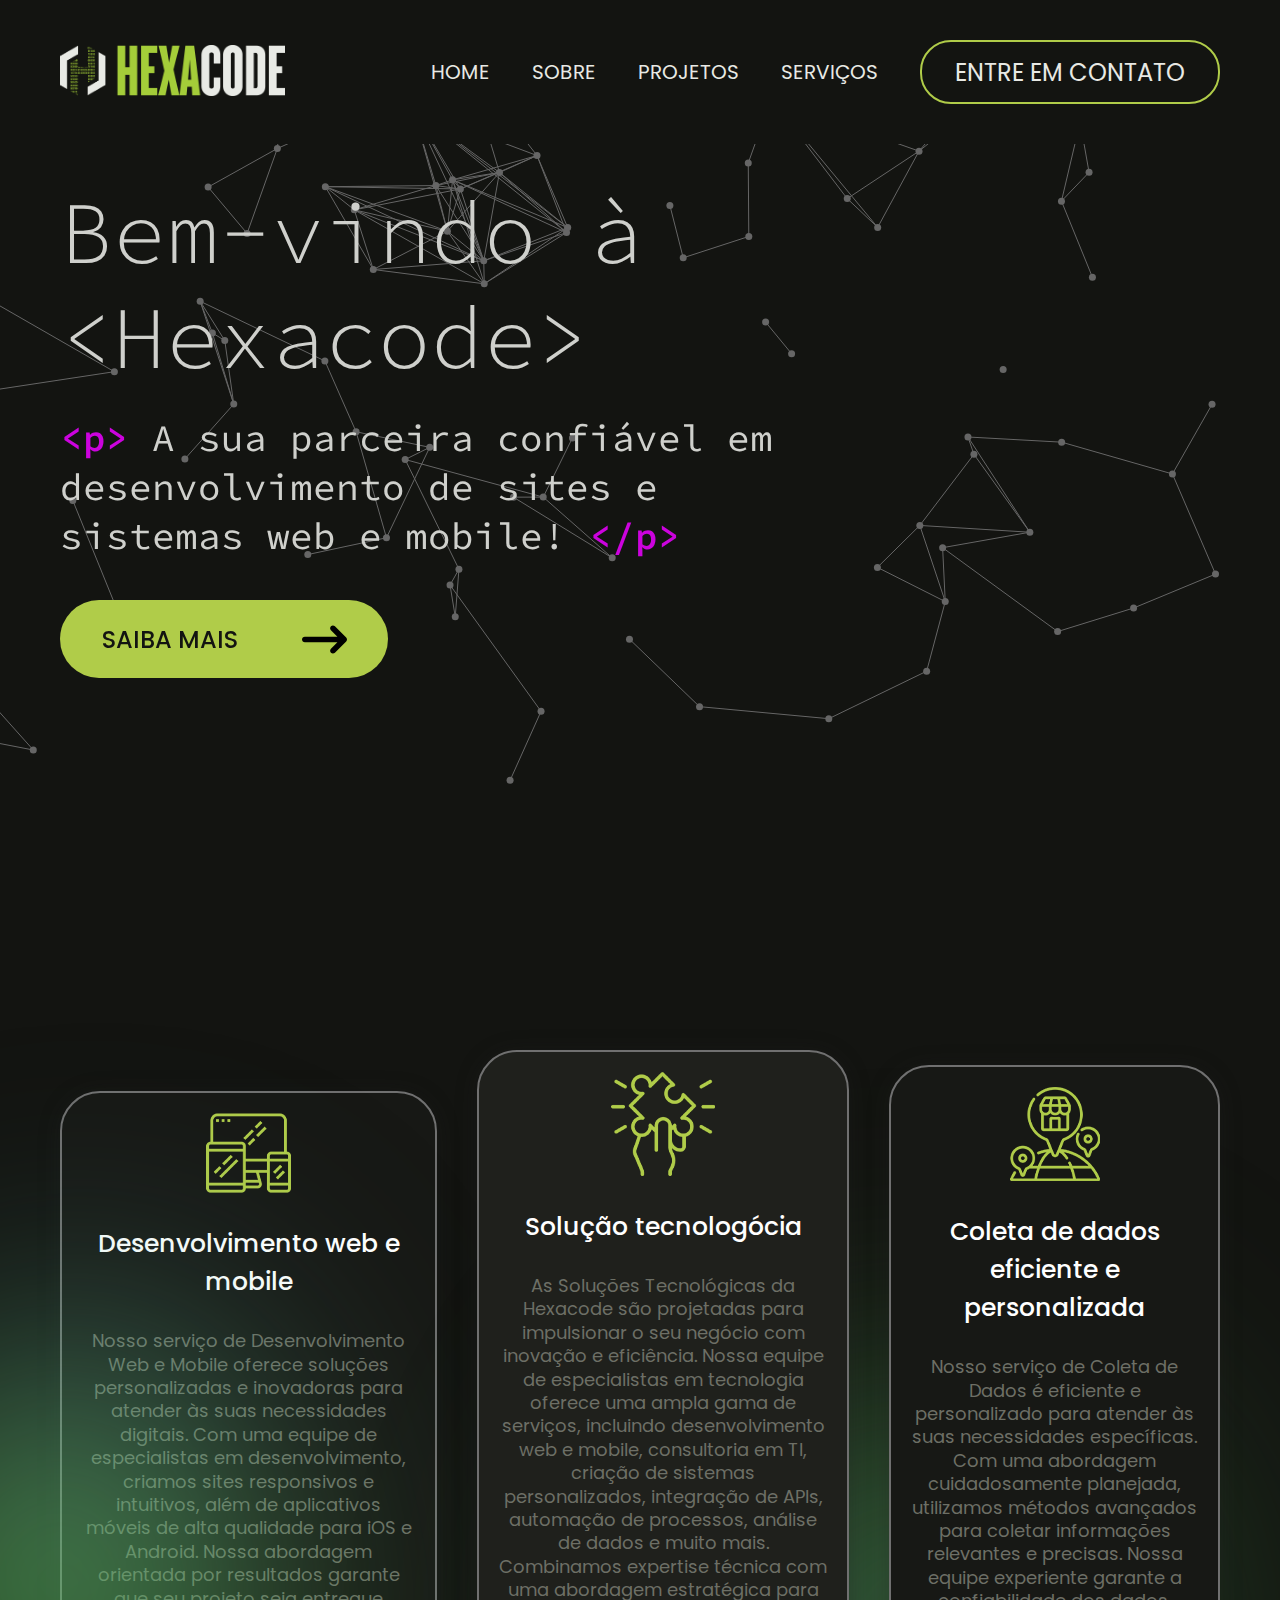
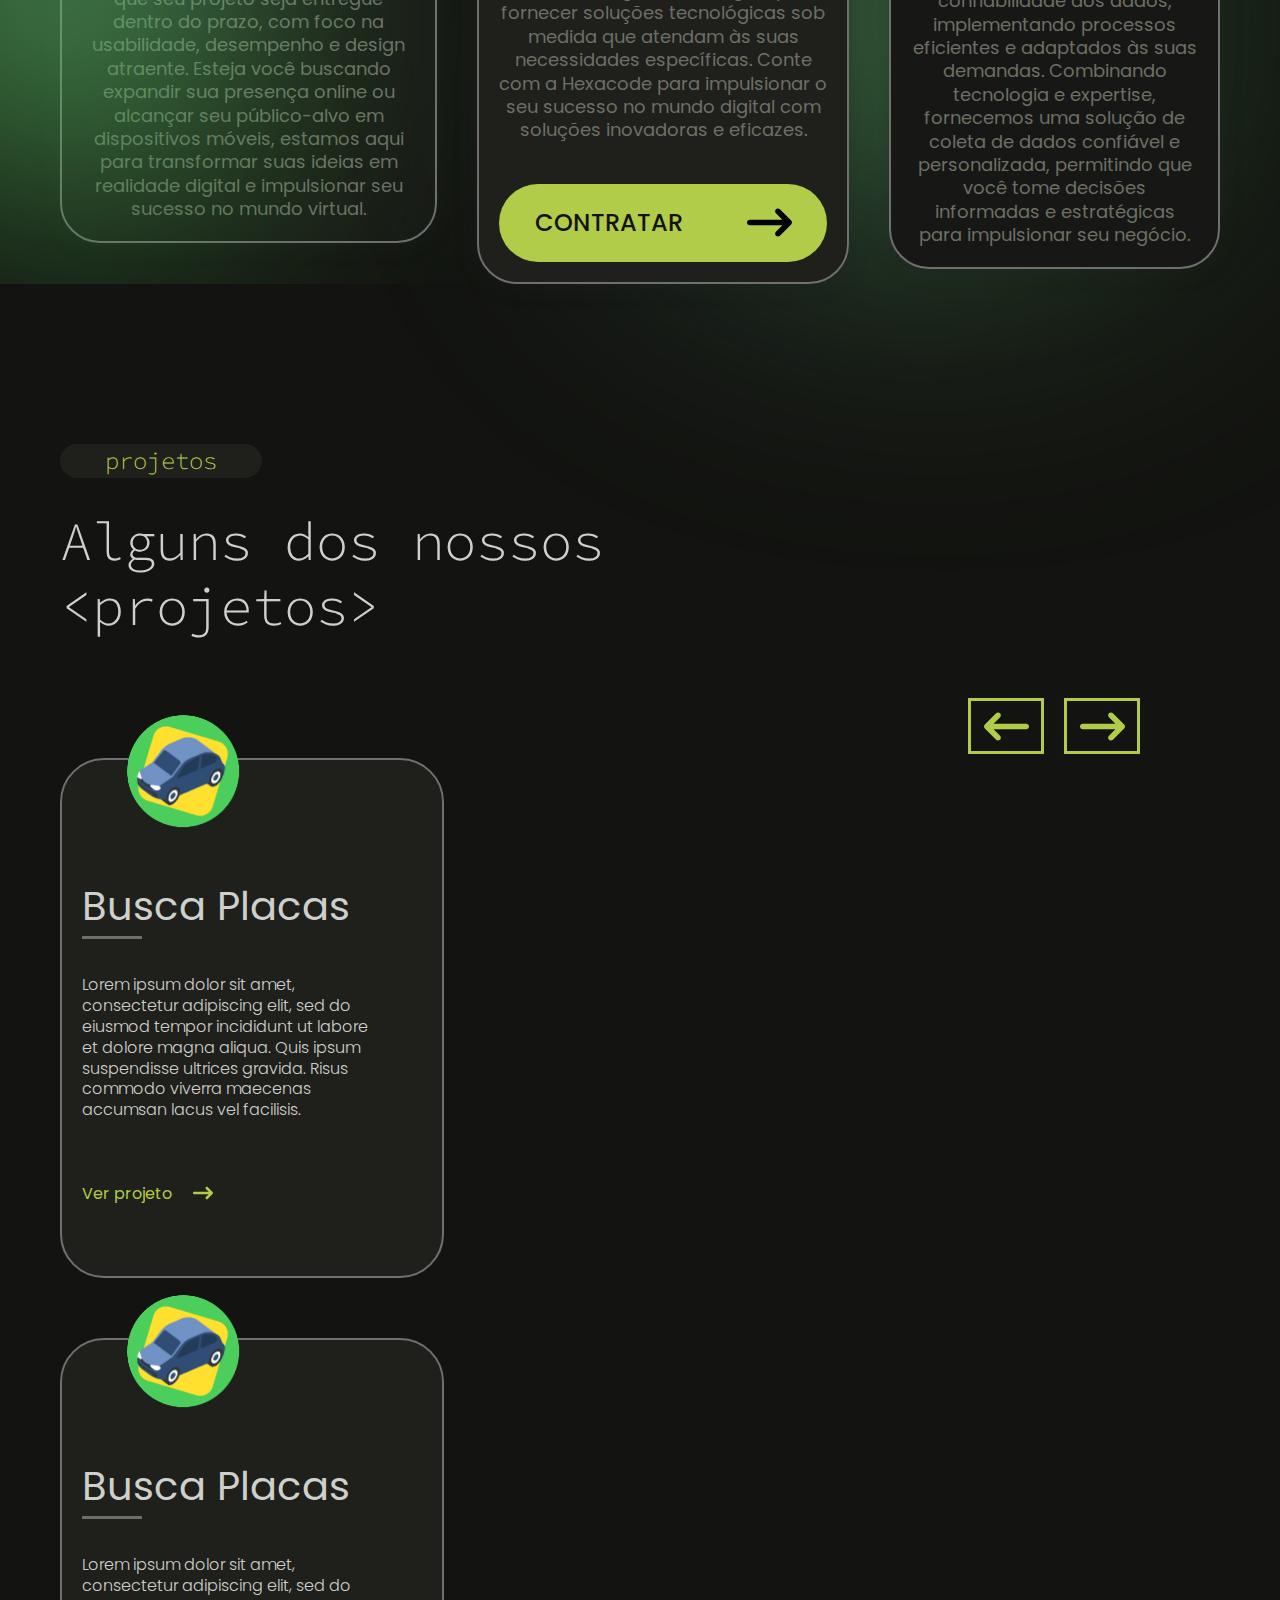
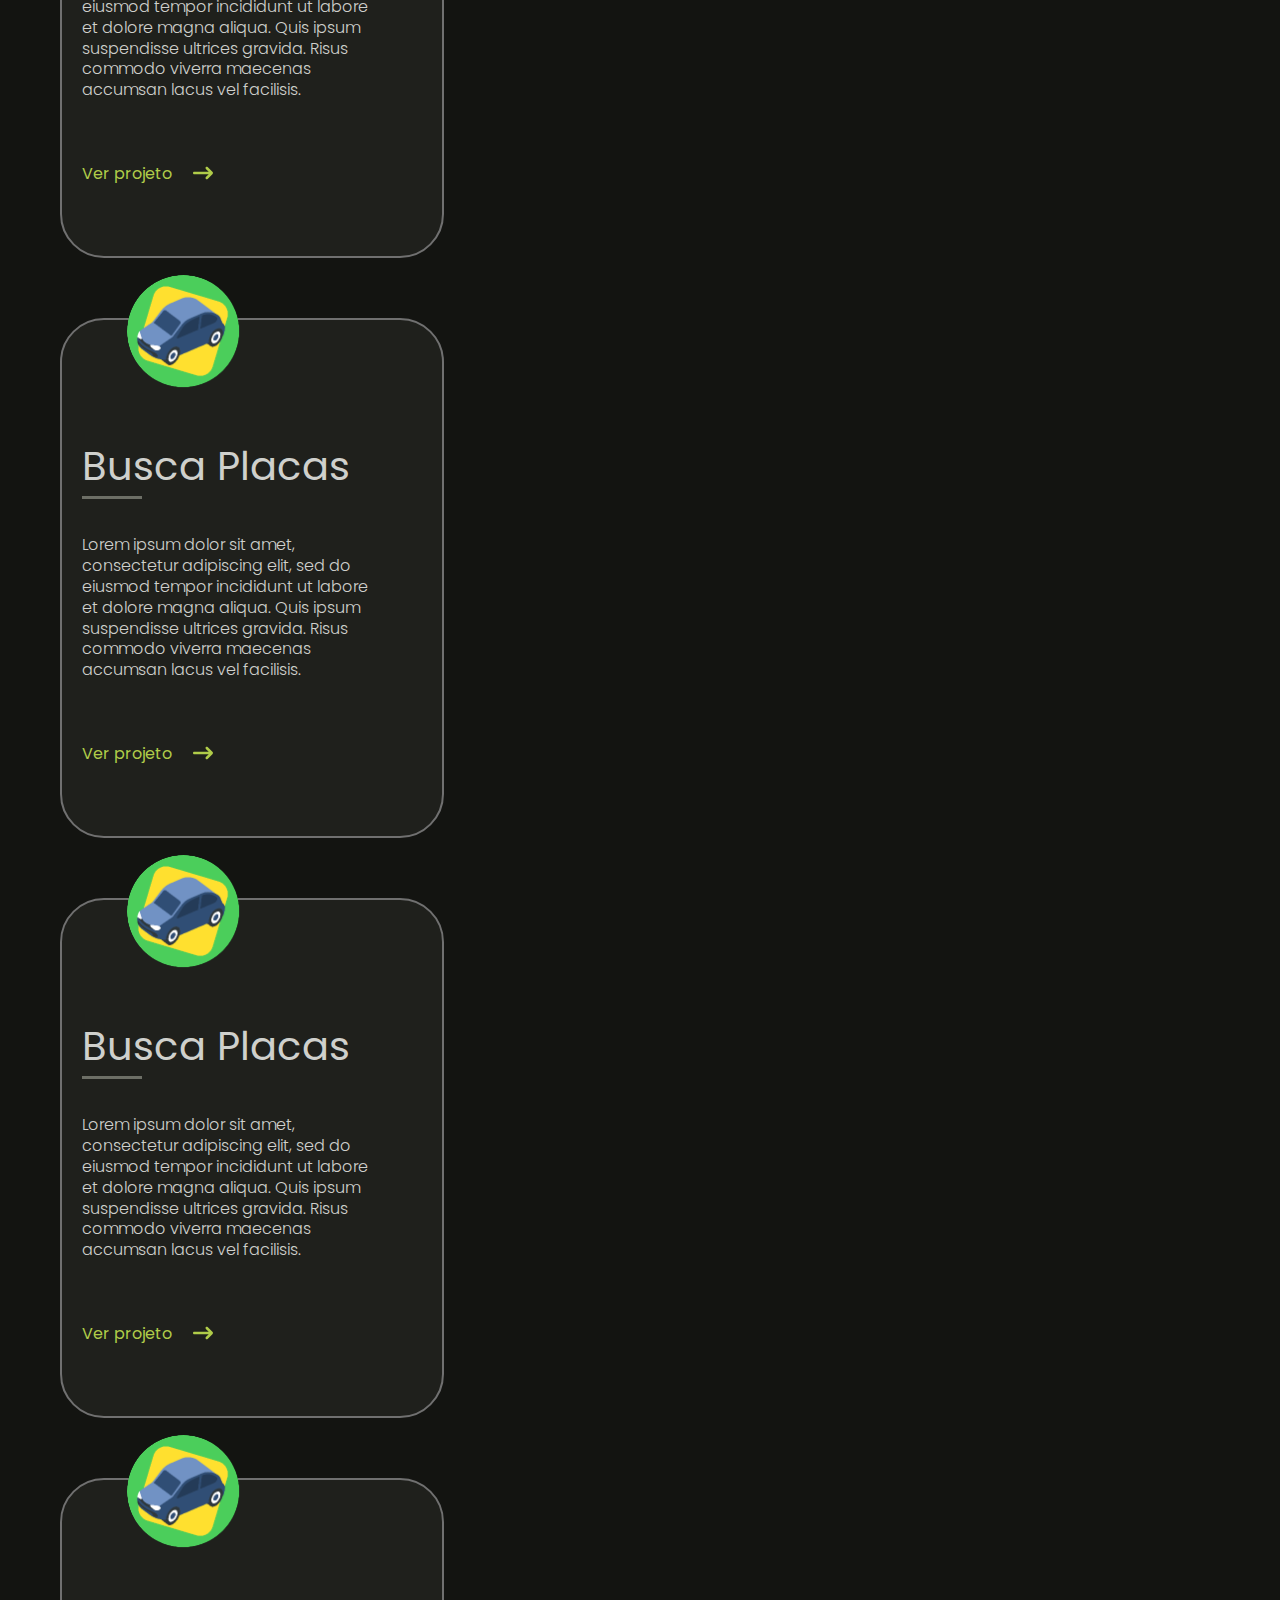
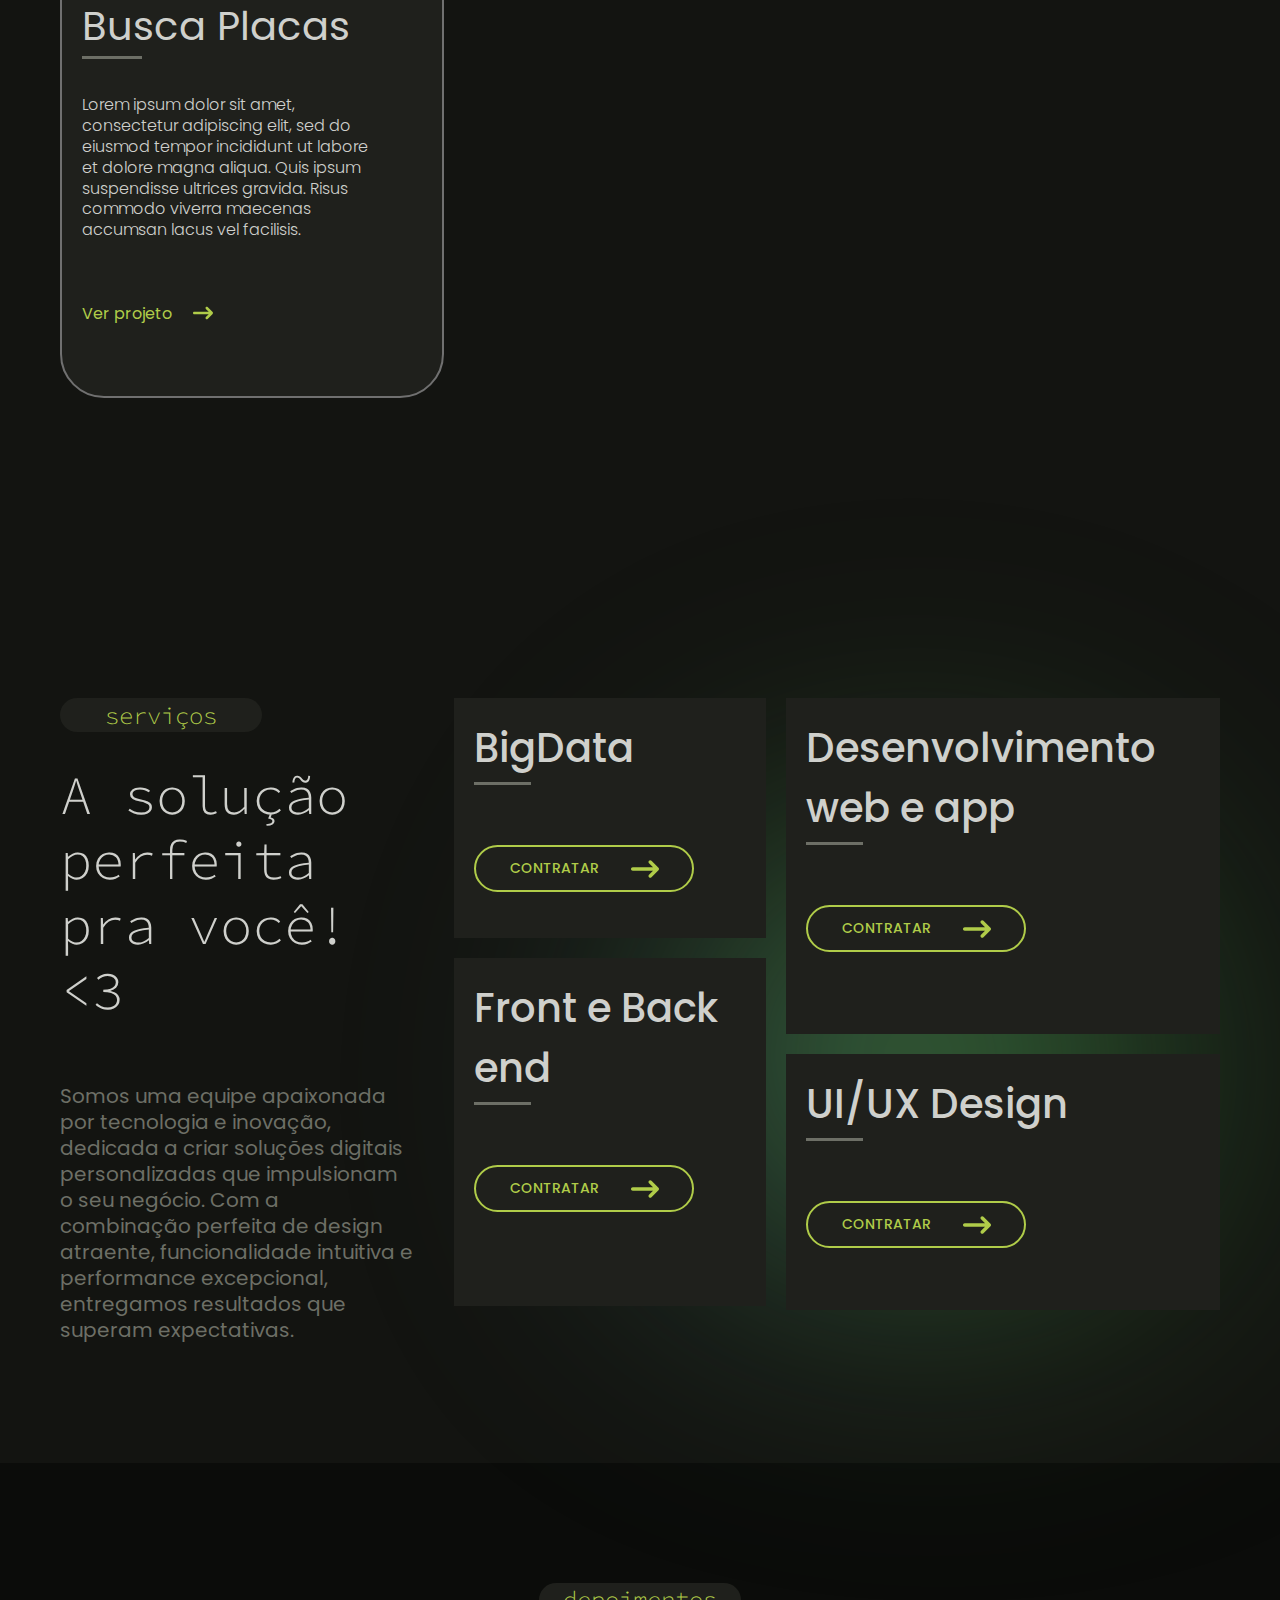
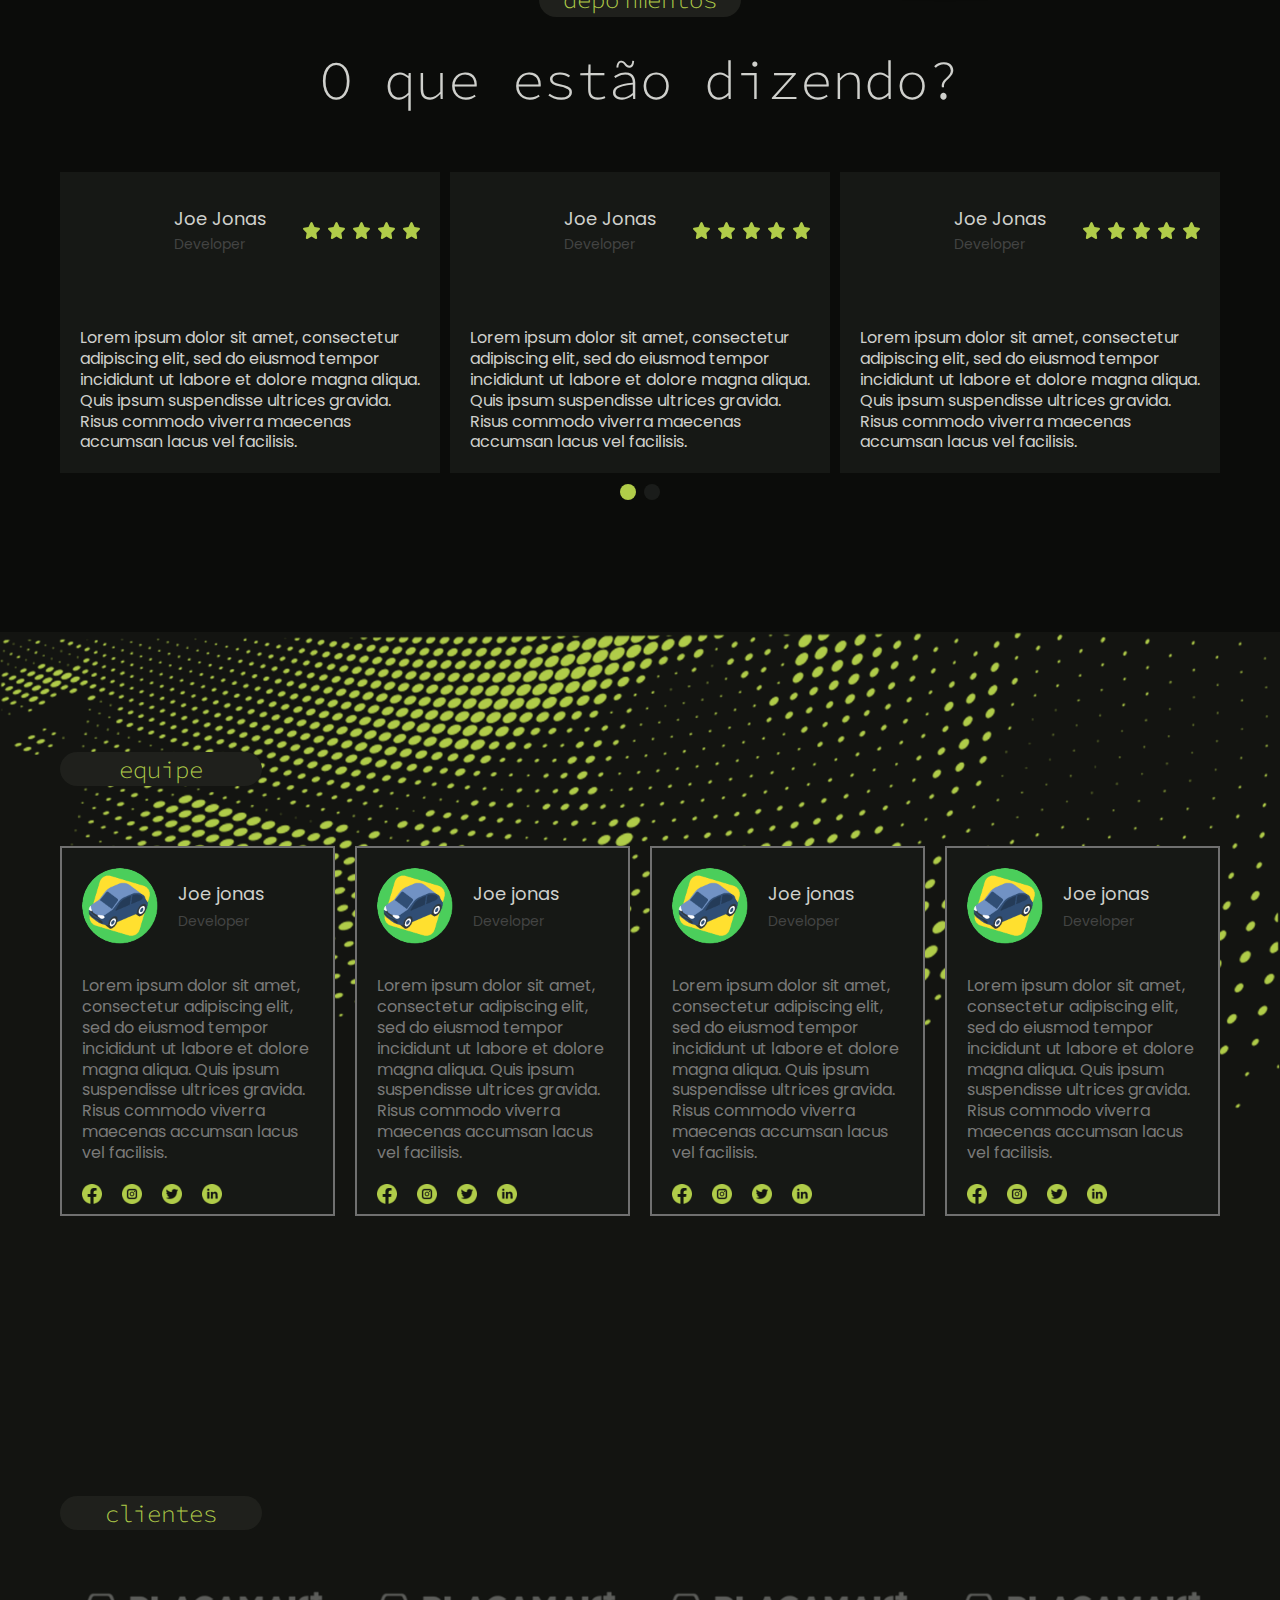
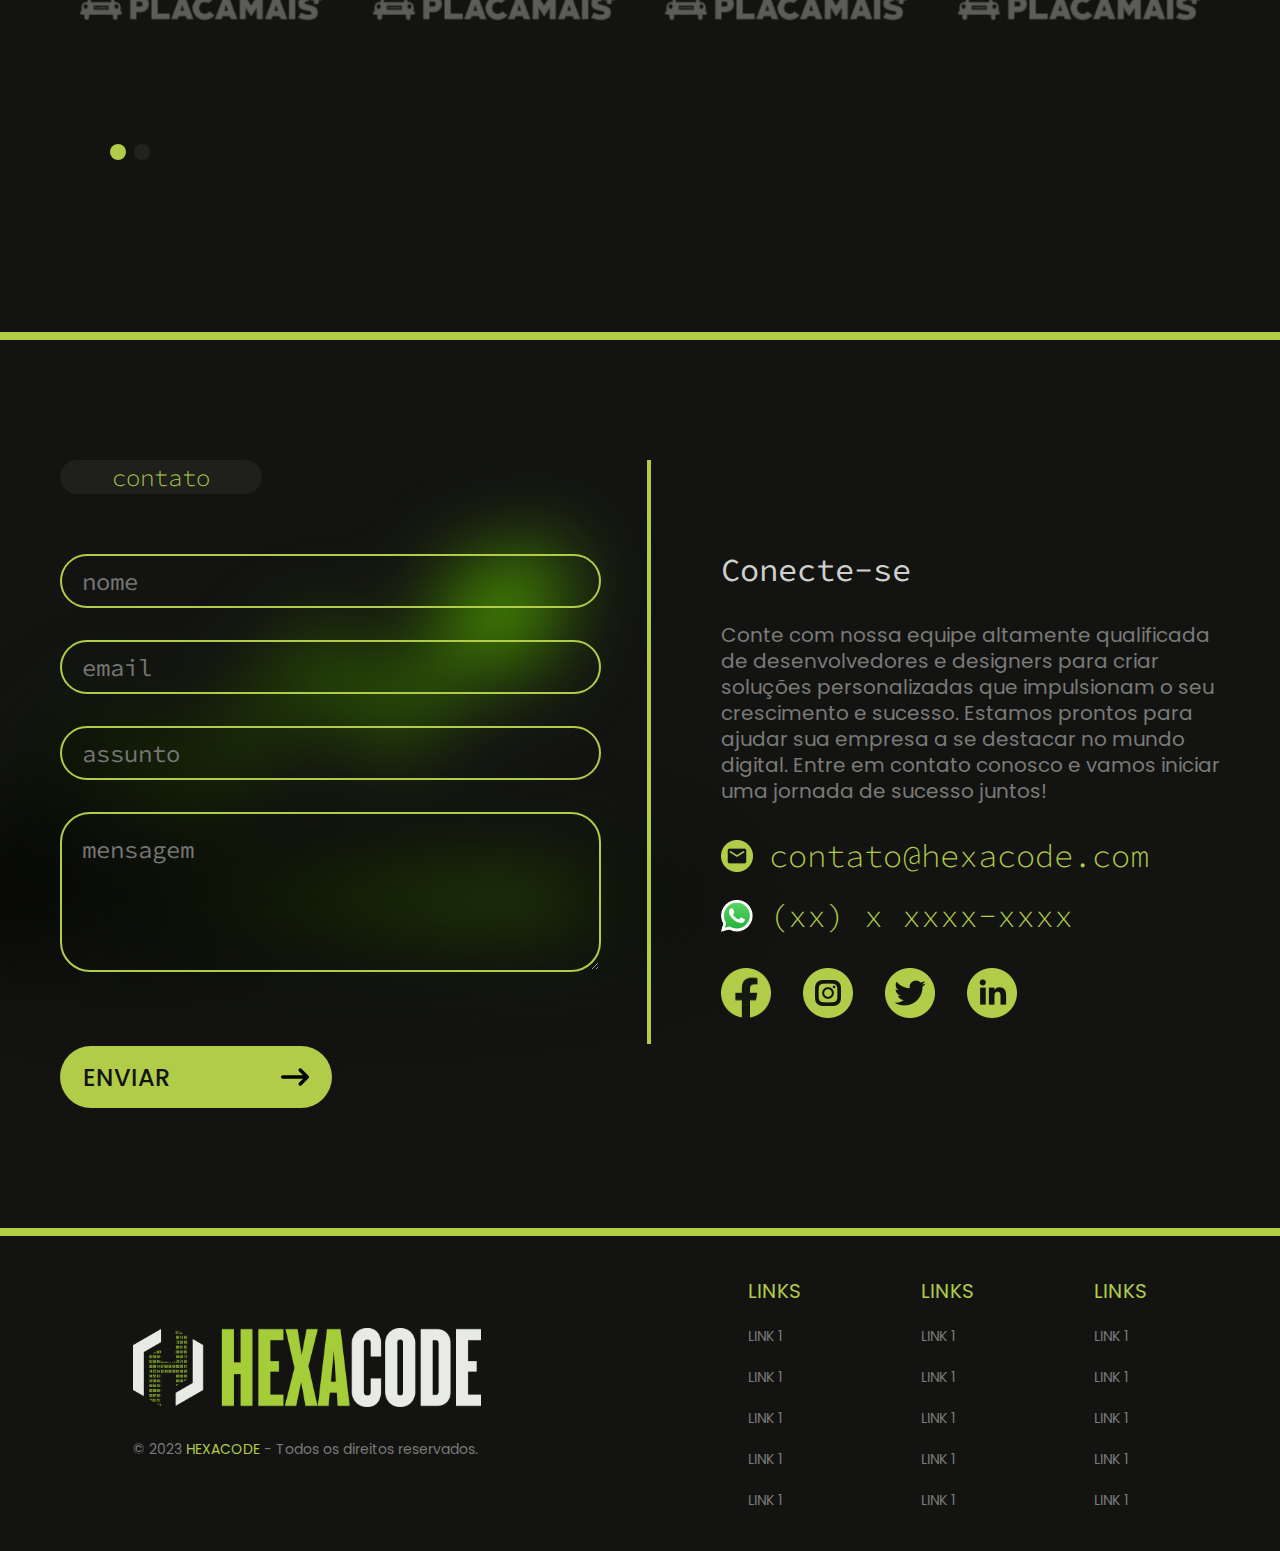
==== index.html @ 95bc3ddc "ajustando resposivo" ====
<!DOCTYPE html>
<html lang="en">
  <head>
    <meta charset="UTF-8" />
    <meta name="viewport" content="width=device-width, initial-scale=1.0" />
    <title>Document</title>

    <link rel="preconnect" href="https://fonts.googleapis.com" />
    <link rel="preconnect" href="https://fonts.gstatic.com" crossorigin />
    <link
      href="https://fonts.googleapis.com/css2?family=Nunito:wght@400;600;700;800&family=Poppins:ital,wght@0,100;0,200;0,300;0,400;0,500;0,600;0,700;0,800;0,900;1,100;1,200;1,300;1,400;1,500;1,600;1,700;1,800;1,900&family=Source+Code+Pro:ital,wght@0,200;0,300;0,400;0,500;0,600;0,700;0,800;0,900;1,200;1,300;1,400;1,500;1,600;1,700;1,800;1,900&display=swap"
      rel="stylesheet"
    />
    <link
      rel="stylesheet"
      href="https://cdn.jsdelivr.net/npm/swiper@10/swiper-bundle.min.css"
    />
    <link rel="stylesheet" href="./css/style.css" />
    <script src="./js/demo.js"></script>
    <script src="./js/jquery-1.11.1.min.js"></script>
    <script src="./js/jquery.particleground.min.js"></script>
  </head>

  <body id="home">
    <header
      id="header-bg"
      class="header-bg"
      style="z-index: 99999999999999999999999999"
    >
      <div class="header-flex">
        <div class="logo">
          <a href="/">
            <img src="./assets/images/LOGO-HEXACODE-1.png" alt="Logo" />
          </a>
        </div>
        <nav>
          <ul class="header-list">
            <li class="item">
              <a href="/"> Home </a>
            </li>
            <li class="item" onclick="scrollToSection('team')">
              <a> Sobre </a>
            </li>
            <li class="item" onclick="scrollToSection('projects')">
              <a> Projetos </a>
            </li>
            <li class="item" onclick="scrollToSection('services')">
              <a> Serviços </a>
            </li>
            <li class="item" onclick="scrollToSection('contact')">
              <button>Entre em contato</button>
            </li>
          </ul>
          <button
            onclick="openMenuMobile()"
            id="menu-mobile-button"
            class="menu-mobile-button"
          >
            <img
              src="./assets/icons/menu-mobile.svg"
              alt=""
              id="icon-menu-open"
            />
          </button>
          <button
            onclick="closeMenuMobile()"
            id="menu-mobile-button-close"
            class="menu-mobile-button-close hidden-menu-mobile-button-close"
          >
            <img
              src="./assets/icons/circle-xmark.svg"
              id="icon-menu-close"
              alt=""
            />
          </button>
          <!-- menu mobile -->
          <ul class="header-nav-list-mobile" id="menu-mobile">
            <li>
              <div class="header-nav-list-button-consult-mobile consult-plate">
                <button
                  class="header-menu-mobile-button-contact"
                  onclick="scrollToSection('contact')"
                >
                  Entre com contato
                </button>
              </div>
            </li>

            <li>
              <span class="text" onclick="scrollToSection('home')">Home</span>
            </li>
            <li onclick="scrollToSection('team')">
              <span class="text">Sobre</span>
            </li>
            <li onclick="scrollToSection('projects')">
              <span class="text">Projetos</span>
            </li>
            <li onclick="scrollToSection('services')">
              <span class="text">Serviços</span>
            </li>
          </ul>
        </nav>
      </div>
    </header>
    <!-- section - 1 (bg espacial)-->
    <div id="particles" style="background-color: #131411">
      <div class="hexacode-section-1-mt intro">
        <h1 id="hexacode-title"></h1>
        <p id="hexacode-sub-title">
          <span id="hexacode-sub-title-p-1"></span>
          <span id="hexacode-sub-title-text"></span>
          <span id="hexacode-sub-title-p-2"></span>
        </p>
        <button class="hexacode-section-1-button-more-information">
          Saiba mais
          <img src="./assets/icons/arrow-right-long-solid.svg" alt="" />
        </button>
      </div>
    </div>
    <section class="hexacode-section-1">
      <div class="hexacode-section-1-cards">
        <div class="hexacode-cards-blur-left">
          <img src="./assets/images/blur-left.png" alt="" />
        </div>
        <div class="hexacode-section-1-card column-1">
          <img src="./assets/images/responsivo.png" alt="" class="icon" />
          <div>
            <h2 class="title">Desenvolvimento web e mobile</h2>
            <p class="text">
              Nosso serviço de Desenvolvimento Web e Mobile oferece soluções
              personalizadas e inovadoras para atender às suas necessidades
              digitais. Com uma equipe de especialistas em desenvolvimento,
              criamos sites responsivos e intuitivos, além de aplicativos móveis
              de alta qualidade para iOS e Android. Nossa abordagem orientada
              por resultados garante que seu projeto seja entregue dentro do
              prazo, com foco na usabilidade, desempenho e design atraente.
              Esteja você buscando expandir sua presença online ou alcançar seu
              público-alvo em dispositivos móveis, estamos aqui para transformar
              suas ideias em realidade digital e impulsionar seu sucesso no
              mundo virtual.
            </p>
          </div>
        </div>
        <div
          class="hexacode-section-1-card hexacode-section-1-card-main column-2"
        >
          <img src="./assets/images/solution.png" alt="" class="icon" />
          <div>
            <h2 class="title">Solução tecnologócia</h2>
            <p class="text">
              As Soluções Tecnológicas da Hexacode são projetadas para
              impulsionar o seu negócio com inovação e eficiência. Nossa equipe
              de especialistas em tecnologia oferece uma ampla gama de serviços,
              incluindo desenvolvimento web e mobile, consultoria em TI, criação
              de sistemas personalizados, integração de APIs, automação de
              processos, análise de dados e muito mais. Combinamos expertise
              técnica com uma abordagem estratégica para fornecer soluções
              tecnológicas sob medida que atendam às suas necessidades
              específicas. Conte com a Hexacode para impulsionar o seu sucesso
              no mundo digital com soluções inovadoras e eficazes.
            </p>
            <button class="hexacode-section-1-card-main-button">
              Contratar
              <img src="./assets/icons/arrow-right-long-solid.svg" alt="" />
            </button>
          </div>
        </div>
        <div
          class="hexacode-section-1-card hexacode-section-1-card-last column-3"
        >
          <img src="./assets/images/franquia.png" alt="" class="icon" />
          <div>
            <h2 class="title">Coleta de dados eficiente e personalizada</h2>
            <p class="text">
              Nosso serviço de Coleta de Dados é eficiente e personalizado para
              atender às suas necessidades específicas. Com uma abordagem
              cuidadosamente planejada, utilizamos métodos avançados para
              coletar informações relevantes e precisas. Nossa equipe experiente
              garante a confiabilidade dos dados, implementando processos
              eficientes e adaptados às suas demandas. Combinando tecnologia e
              expertise, fornecemos uma solução de coleta de dados confiável e
              personalizada, permitindo que você tome decisões informadas e
              estratégicas para impulsionar seu negócio.
            </p>
          </div>
        </div>
        <div class="hexacode-cards-blur-right">
          <img src="./assets/images/blur-right.png" alt="" />
        </div>
      </div>
    </section>
    <!-- projetos -->
    <section id="projects">
      <div class="projects-content">
        <h2 class="title">projetos</h2>
        <span class="sub-title"
          >Alguns dos nossos <br />
          <span id="projects-content-projects"></span
        ></span>

        <div class="glider-contain">
          <div
            class="slide-navegations-buttons-flex slide-navigations-products-flex"
          >
            <button
              aria-label="Previous"
              class="glider-prev projects-slides-navegations-button slide-navegations-buttons"
            >
              <svg
                width="45"
                height="45"
                viewBox="0 0 45 45"
                fill="none"
                xmlns="http://www.w3.org/2000/svg"
              >
                <g clip-path="url(#clip0_225_11)">
                  <path
                    d="M0.825927 20.5137C-0.272706 21.6123 -0.272706 23.3965 0.825927 24.4951L12.0759 35.7451C13.1746 36.8437 14.9587 36.8437 16.0574 35.7451C17.156 34.6465 17.156 32.8623 16.0574 31.7637L9.6062 25.3125L42.1873 25.3125C43.7429 25.3125 44.9998 24.0557 44.9998 22.5C44.9998 20.9443 43.7429 19.6875 42.1873 19.6875L9.6062 19.6875L16.0574 13.2363C17.156 12.1377 17.156 10.3535 16.0574 9.25488C14.9587 8.15625 13.1746 8.15625 12.0759 9.25488L0.825927 20.5049V20.5137Z"
                  />
                </g>
                <defs>
                  <clipPath id="clip0_225_11">
                    <rect
                      width="45"
                      height="45"
                      fill="white"
                      transform="matrix(-1 0 0 -1 44.9998 45)"
                    />
                  </clipPath>
                </defs>
              </svg>
            </button>
            <button
              aria-label="Next"
              class="glider-next projects-slides-navegations-button slide-navegations-buttons"
            >
              <svg
                width="45"
                height="45"
                viewBox="0 0 45 45"
                fill="none"
                xmlns="http://www.w3.org/2000/svg"
              >
                <path
                  d="M44.1738 24.4863C45.2725 23.3877 45.2725 21.6035 44.1738 20.5049L32.9238 9.25488C31.8252 8.15625 30.041 8.15625 28.9424 9.25488C27.8437 10.3535 27.8437 12.1377 28.9424 13.2363L35.3936 19.6875H2.8125C1.25684 19.6875 0 20.9443 0 22.5C0 24.0557 1.25684 25.3125 2.8125 25.3125H35.3936L28.9424 31.7637C27.8437 32.8623 27.8437 34.6465 28.9424 35.7451C30.041 36.8438 31.8252 36.8438 32.9238 35.7451L44.1738 24.4951V24.4863Z"
                />
              </svg>
            </button>
          </div>
          <div>
            <ul class="glider">
              <li class="project-item">
                <div class="icon-container">
                  <img
                    src="./assets/icons/projetos-icon-buscplacas.png"
                    alt=""
                    class="icon"
                  />
                </div>
                <span class="name">Busca Placas</span>
                <p class="text">
                  Lorem ipsum dolor sit amet, consectetur adipiscing elit, sed
                  do eiusmod tempor incididunt ut labore et dolore magna aliqua.
                  Quis ipsum suspendisse ultrices gravida. Risus commodo viverra
                  maecenas accumsan lacus vel facilisis.
                </p>
                <a href="https://placamais.com.br/" class="link"
                  >Ver projeto
                  <img
                    width="30px"
                    height="20px"
                    src="./assets/icons/arrow-right-long-solid-green.svg"
                    alt=""
                  />
                </a>
              </li>
              <li class="project-item">
                <div class="icon-container">
                  <img
                    src="./assets/icons/projetos-icon-buscplacas.png"
                    alt=""
                    class="icon"
                  />
                </div>
                <span class="name">Busca Placas</span>
                <p class="text">
                  Lorem ipsum dolor sit amet, consectetur adipiscing elit, sed
                  do eiusmod tempor incididunt ut labore et dolore magna aliqua.
                  Quis ipsum suspendisse ultrices gravida. Risus commodo viverra
                  maecenas accumsan lacus vel facilisis.
                </p>
                <a href="https://placamais.com.br/" class="link"
                  >Ver projeto
                  <img
                    width="30px"
                    height="20px"
                    src="./assets/icons/arrow-right-long-solid-green.svg"
                    alt=""
                  />
                </a>
              </li>
              <li class="project-item">
                <div class="icon-container">
                  <img
                    src="./assets/icons/projetos-icon-buscplacas.png"
                    alt=""
                    class="icon"
                  />
                </div>
                <span class="name">Busca Placas</span>
                <p class="text">
                  Lorem ipsum dolor sit amet, consectetur adipiscing elit, sed
                  do eiusmod tempor incididunt ut labore et dolore magna aliqua.
                  Quis ipsum suspendisse ultrices gravida. Risus commodo viverra
                  maecenas accumsan lacus vel facilisis.
                </p>
                <a href="https://placamais.com.br/" class="link"
                  >Ver projeto
                  <img
                    width="30px"
                    height="20px"
                    src="./assets/icons/arrow-right-long-solid-green.svg"
                    alt=""
                  />
                </a>
              </li>
              <li class="project-item">
                <div class="icon-container">
                  <img
                    src="./assets/icons/projetos-icon-buscplacas.png"
                    alt=""
                    class="icon"
                  />
                </div>
                <span class="name">Busca Placas</span>
                <p class="text">
                  Lorem ipsum dolor sit amet, consectetur adipiscing elit, sed
                  do eiusmod tempor incididunt ut labore et dolore magna aliqua.
                  Quis ipsum suspendisse ultrices gravida. Risus commodo viverra
                  maecenas accumsan lacus vel facilisis.
                </p>
                <a href="https://placamais.com.br/" class="link"
                  >Ver projeto
                  <img
                    width="30px"
                    height="20px"
                    src="./assets/icons/arrow-right-long-solid-green.svg"
                    alt=""
                  />
                </a>
              </li>
              <li class="project-item">
                <div class="icon-container">
                  <img
                    src="./assets/icons/projetos-icon-buscplacas.png"
                    alt=""
                    class="icon"
                  />
                </div>
                <span class="name">Busca Placas</span>
                <p class="text">
                  Lorem ipsum dolor sit amet, consectetur adipiscing elit, sed
                  do eiusmod tempor incididunt ut labore et dolore magna aliqua.
                  Quis ipsum suspendisse ultrices gravida. Risus commodo viverra
                  maecenas accumsan lacus vel facilisis.
                </p>
                <a href="https://placamais.com.br/" class="link"
                  >Ver projeto
                  <img
                    width="30px"
                    height="20px"
                    src="./assets/icons/arrow-right-long-solid-green.svg"
                    alt=""
                  />
                </a>
              </li>
            </ul>
          </div>
        </div>
      </div>
    </section>
    <!-- seção de serviços -->
    <section class="services-bg" id="services">
      <div class="services-content">
        <div class="content">
          <h2 class="title">serviços</h2>
          <span class="sub-title">A solução perfeita pra você! <3 </span>
          <p class="text">
            Somos uma equipe apaixonada por tecnologia e inovação, dedicada a
            criar soluções digitais personalizadas que impulsionam o seu
            negócio. Com a combinação perfeita de design atraente,
            funcionalidade intuitiva e performance excepcional, entregamos
            resultados que superam expectativas.
          </p>
        </div>
        <div class="services">
          <div class="services-column-1">
            <div class="services-item services-big-data">
              <h2 class="title">BigData</h2>
              <button class="button">
                Contratar
                <img
                  src="./assets/icons/arrow-right-long-solid-green.svg"
                  alt=""
                  width="28px"
                />
              </button>
            </div>
            <div class="services-item services-front-back">
              <h2 class="title">Front e Back end</h2>
              <button class="button">
                Contratar
                <img
                  src="./assets/icons/arrow-right-long-solid-green.svg"
                  alt=""
                  width="28px"
                />
              </button>
            </div>
          </div>
          <div class="services-column-2">
            <div class="services-item services-web-app">
              <h2 class="title">Desenvolvimento web e app</h2>
              <button class="button">
                Contratar
                <img
                  src="./assets/icons/arrow-right-long-solid-green.svg"
                  alt=""
                  width="28px"
                />
              </button>
            </div>
            <div class="services-item services-design">
              <h2 class="title">UI/UX Design</h2>
              <button class="button">
                Contratar
                <img
                  src="./assets/icons/arrow-right-long-solid-green.svg"
                  alt=""
                  width="28px"
                />
              </button>
            </div>
          </div>
        </div>
        <div class="services-blur">
          <img src="./assets/images/blur-right.png" alt="" />
        </div>
      </div>
    </section>
    <!-- seção de depoimentos -->
    <section class="statements-bg" id="statements">
      <div>
        <div class="statements-content">
          <span class="title">depoimentos</span>
          <span class="sub-title">O que estão dizendo?</span>
        </div>
        <div class="swiper swiper1" id="statements-swipet-container">
          <!-- Additional required wrapper -->
          <div class="swiper-wrapper">
            <!-- Slides -->
            <div class="swiper-slide">
              <div class="statements-item">
                <div class="header">
                  <div class="profile">
                    <div class="avatar">
                      <img
                        src="https://fastly.picsum.photos/id/78/76/76.jpg?hmac=JTKguV2BqgWucpOGKWNrMuVdS0ci1Foex3-PbRAOX0E"
                        alt=""
                      />
                    </div>
                    <div class="avatar-content">
                      <span class="title">Joe Jonas</span>
                      <span class="sub-title">Developer</span>
                    </div>
                  </div>
                  <div class="stars">
                    <img src="./assets/icons/star-green.svg" alt="" />
                    <img src="./assets/icons/star-green.svg" alt="" />
                    <img src="./assets/icons/star-green.svg" alt="" />
                    <img src="./assets/icons/star-green.svg" alt="" />
                    <img src="./assets/icons/star-green.svg" alt="" />
                  </div>
                </div>
                <p class="content">
                  Lorem ipsum dolor sit amet, consectetur adipiscing elit, sed
                  do eiusmod tempor incididunt ut labore et dolore magna aliqua.
                  Quis ipsum suspendisse ultrices gravida. Risus commodo viverra
                  maecenas accumsan lacus vel facilisis.
                </p>
              </div>
            </div>
            <div class="swiper-slide">
              <div class="statements-item">
                <div class="header">
                  <div class="profile">
                    <div class="avatar">
                      <img
                        src="https://fastly.picsum.photos/id/78/76/76.jpg?hmac=JTKguV2BqgWucpOGKWNrMuVdS0ci1Foex3-PbRAOX0E"
                        alt=""
                      />
                    </div>
                    <div class="avatar-content">
                      <span class="title">Joe Jonas</span>
                      <span class="sub-title">Developer</span>
                    </div>
                  </div>
                  <div class="stars">
                    <img src="./assets/icons/star-green.svg" alt="" />
                    <img src="./assets/icons/star-green.svg" alt="" />
                    <img src="./assets/icons/star-green.svg" alt="" />
                    <img src="./assets/icons/star-green.svg" alt="" />
                    <img src="./assets/icons/star-green.svg" alt="" />
                  </div>
                </div>
                <p class="content">
                  Lorem ipsum dolor sit amet, consectetur adipiscing elit, sed
                  do eiusmod tempor incididunt ut labore et dolore magna aliqua.
                  Quis ipsum suspendisse ultrices gravida. Risus commodo viverra
                  maecenas accumsan lacus vel facilisis.
                </p>
              </div>
            </div>
            <div class="swiper-slide">
              <div class="statements-item">
                <div class="header">
                  <div class="profile">
                    <div class="avatar">
                      <img
                        src="https://fastly.picsum.photos/id/78/76/76.jpg?hmac=JTKguV2BqgWucpOGKWNrMuVdS0ci1Foex3-PbRAOX0E"
                        alt=""
                      />
                    </div>
                    <div class="avatar-content">
                      <span class="title">Joe Jonas</span>
                      <span class="sub-title">Developer</span>
                    </div>
                  </div>
                  <div class="stars">
                    <img src="./assets/icons/star-green.svg" alt="" />
                    <img src="./assets/icons/star-green.svg" alt="" />
                    <img src="./assets/icons/star-green.svg" alt="" />
                    <img src="./assets/icons/star-green.svg" alt="" />
                    <img src="./assets/icons/star-green.svg" alt="" />
                  </div>
                </div>
                <p class="content">
                  Lorem ipsum dolor sit amet, consectetur adipiscing elit, sed
                  do eiusmod tempor incididunt ut labore et dolore magna aliqua.
                  Quis ipsum suspendisse ultrices gravida. Risus commodo viverra
                  maecenas accumsan lacus vel facilisis.
                </p>
              </div>
            </div>
            <div class="swiper-slide">
              <div class="statements-item">
                <div class="header">
                  <div class="profile">
                    <div class="avatar">
                      <img
                        src="https://fastly.picsum.photos/id/78/76/76.jpg?hmac=JTKguV2BqgWucpOGKWNrMuVdS0ci1Foex3-PbRAOX0E"
                        alt=""
                      />
                    </div>
                    <div class="avatar-content">
                      <span class="title">Joe Jonas</span>
                      <span class="sub-title">Developer</span>
                    </div>
                  </div>
                  <div class="stars">
                    <img src="./assets/icons/star-green.svg" alt="" />
                    <img src="./assets/icons/star-green.svg" alt="" />
                    <img src="./assets/icons/star-green.svg" alt="" />
                    <img src="./assets/icons/star-green.svg" alt="" />
                    <img src="./assets/icons/star-green.svg" alt="" />
                  </div>
                </div>
                <p class="content">
                  Lorem ipsum dolor sit amet, consectetur adipiscing elit, sed
                  do eiusmod tempor incididunt ut labore et dolore magna aliqua.
                  Quis ipsum suspendisse ultrices gravida. Risus commodo viverra
                  maecenas accumsan lacus vel facilisis.
                </p>
              </div>
            </div>
            <div class="swiper-slide">
              <div class="statements-item">
                <div class="header">
                  <div class="profile">
                    <div class="avatar">
                      <img
                        src="https://fastly.picsum.photos/id/78/76/76.jpg?hmac=JTKguV2BqgWucpOGKWNrMuVdS0ci1Foex3-PbRAOX0E"
                        alt=""
                      />
                    </div>
                    <div class="avatar-content">
                      <span class="title">Joe Jonas</span>
                      <span class="sub-title">Developer</span>
                    </div>
                  </div>
                  <div class="stars">
                    <img src="./assets/icons/star-green.svg" alt="" />
                    <img src="./assets/icons/star-green.svg" alt="" />
                    <img src="./assets/icons/star-green.svg" alt="" />
                    <img src="./assets/icons/star-green.svg" alt="" />
                    <img src="./assets/icons/star-green.svg" alt="" />
                  </div>
                </div>
                <p class="content">
                  Lorem ipsum dolor sit amet, consectetur adipiscing elit, sed
                  do eiusmod tempor incididunt ut labore et dolore magna aliqua.
                  Quis ipsum suspendisse ultrices gravida. Risus commodo viverra
                  maecenas accumsan lacus vel facilisis.
                </p>
              </div>
            </div>
            <div class="swiper-slide">
              <div class="statements-item">
                <div class="header">
                  <div class="profile">
                    <div class="avatar">
                      <img
                        src="https://fastly.picsum.photos/id/78/76/76.jpg?hmac=JTKguV2BqgWucpOGKWNrMuVdS0ci1Foex3-PbRAOX0E"
                        alt=""
                      />
                    </div>
                    <div class="avatar-content">
                      <span class="title">Joe Jonas</span>
                      <span class="sub-title">Developer</span>
                    </div>
                  </div>
                  <div class="stars">
                    <img src="./assets/icons/star-green.svg" alt="" />
                    <img src="./assets/icons/star-green.svg" alt="" />
                    <img src="./assets/icons/star-green.svg" alt="" />
                    <img src="./assets/icons/star-green.svg" alt="" />
                    <img src="./assets/icons/star-green.svg" alt="" />
                  </div>
                </div>
                <p class="content">
                  Lorem ipsum dolor sit amet, consectetur adipiscing elit, sed
                  do eiusmod tempor incididunt ut labore et dolore magna aliqua.
                  Quis ipsum suspendisse ultrices gravida. Risus commodo viverra
                  maecenas accumsan lacus vel facilisis.
                </p>
              </div>
            </div>
          </div>
          <!-- If we need pagination -->
          <div class="swiper-pagination statements-pagination"></div>
          <!-- If we need navigation buttons -->
          <!-- <div class="swiper-button-prev"></div>
          <div class="swiper-button-next"></div> -->
        </div>
      </div>
    </section>
    <!-- equipe -->
    <section id="team">
      <div class="team-bg">
        <div class="team-container">
          <span class="team-title">equipe</span>
          <div class="team-flex">
            <div class="team-item">
              <div class="team-header">
                <img src="./assets/icons/projetos-icon-buscplacas.png" alt="" />
                <div class="team-header-content">
                  <span class="name">Joe jonas</span>
                  <span class="function">Developer</span>
                </div>
              </div>
              <p class="text">
                Lorem ipsum dolor sit amet, consectetur adipiscing elit, sed do
                eiusmod tempor incididunt ut labore et dolore magna aliqua. Quis
                ipsum suspendisse ultrices gravida. Risus commodo viverra
                maecenas accumsan lacus vel facilisis.
              </p>
              <ul class="team-social-medias-icons">
                <li>
                  <a href="/" target="_blank">
                    <img src="./assets/icons/facebook-icon.png" alt="" />
                  </a>
                </li>
                <li>
                  <a href="/" target="_blank">
                    <img src="./assets/icons/instagram-icon.png" alt="" />
                  </a>
                </li>
                <li>
                  <a href="/" target="_blank">
                    <img src="./assets/icons/twitter.png" alt="" />
                  </a>
                </li>
                <li>
                  <a href="/" target="_blank">
                    <img src="./assets/icons/linkeedin.png" alt="" />
                  </a>
                </li>
              </ul>
            </div>
            <div class="team-item">
              <div class="team-header">
                <img src="./assets/icons/projetos-icon-buscplacas.png" alt="" />
                <div class="team-header-content">
                  <span class="name">Joe jonas</span>
                  <span class="function">Developer</span>
                </div>
              </div>
              <p class="text">
                Lorem ipsum dolor sit amet, consectetur adipiscing elit, sed do
                eiusmod tempor incididunt ut labore et dolore magna aliqua. Quis
                ipsum suspendisse ultrices gravida. Risus commodo viverra
                maecenas accumsan lacus vel facilisis.
              </p>
              <ul class="team-social-medias-icons">
                <li>
                  <a href="/" target="_blank">
                    <img src="./assets/icons/facebook-icon.png" alt="" />
                  </a>
                </li>
                <li>
                  <a href="/" target="_blank">
                    <img src="./assets/icons/instagram-icon.png" alt="" />
                  </a>
                </li>
                <li>
                  <a href="/" target="_blank">
                    <img src="./assets/icons/twitter.png" alt="" />
                  </a>
                </li>
                <li>
                  <a href="/" target="_blank">
                    <img src="./assets/icons/linkeedin.png" alt="" />
                  </a>
                </li>
              </ul>
            </div>
            <div class="team-item">
              <div class="team-header">
                <img src="./assets/icons/projetos-icon-buscplacas.png" alt="" />
                <div class="team-header-content">
                  <span class="name">Joe jonas</span>
                  <span class="function">Developer</span>
                </div>
              </div>
              <p class="text">
                Lorem ipsum dolor sit amet, consectetur adipiscing elit, sed do
                eiusmod tempor incididunt ut labore et dolore magna aliqua. Quis
                ipsum suspendisse ultrices gravida. Risus commodo viverra
                maecenas accumsan lacus vel facilisis.
              </p>
              <ul class="team-social-medias-icons">
                <li>
                  <a href="/" target="_blank">
                    <img src="./assets/icons/facebook-icon.png" alt="" />
                  </a>
                </li>
                <li>
                  <a href="/" target="_blank">
                    <img src="./assets/icons/instagram-icon.png" alt="" />
                  </a>
                </li>
                <li>
                  <a href="/" target="_blank">
                    <img src="./assets/icons/twitter.png" alt="" />
                  </a>
                </li>
                <li>
                  <a href="/" target="_blank">
                    <img src="./assets/icons/linkeedin.png" alt="" />
                  </a>
                </li>
              </ul>
            </div>
            <div class="team-item">
              <div class="team-header">
                <img src="./assets/icons/projetos-icon-buscplacas.png" alt="" />
                <div class="team-header-content">
                  <span class="name">Joe jonas</span>
                  <span class="function">Developer</span>
                </div>
              </div>
              <p class="text">
                Lorem ipsum dolor sit amet, consectetur adipiscing elit, sed do
                eiusmod tempor incididunt ut labore et dolore magna aliqua. Quis
                ipsum suspendisse ultrices gravida. Risus commodo viverra
                maecenas accumsan lacus vel facilisis.
              </p>
              <ul class="team-social-medias-icons">
                <li>
                  <a href="/" target="_blank">
                    <img src="./assets/icons/facebook-icon.png" alt="" />
                  </a>
                </li>
                <li>
                  <a href="/" target="_blank">
                    <img src="./assets/icons/instagram-icon.png" alt="" />
                  </a>
                </li>
                <li>
                  <a href="/" target="_blank">
                    <img src="./assets/icons/twitter.png" alt="" />
                  </a>
                </li>
                <li>
                  <a href="/" target="_blank">
                    <img src="./assets/icons/linkeedin.png" alt="" />
                  </a>
                </li>
              </ul>
            </div>
          </div>
        </div>
        <div class="team-bg-img">
          <img src="./assets/images/equipe-bg.png" alt="" />
        </div>
      </div>
    </section>
    <!-- clientes -->
    <section id="clients">
      <div class="clients-bg">
        <div class="clients-container">
          <span class="title">clientes</span>
        </div>
        <div class="swiper swiper2" id="clients-swipet-container">
          <!-- Additional required wrapper -->
          <div class="swiper-wrapper">
            <!-- Slides -->
            <div class="swiper-slide">
              <div class="clients-item">
                <a href="/" target="_blank">
                  <img src="./assets/icons/client-placa-mais.png" alt="" />
                </a>
              </div>
            </div>
            <div class="swiper-slide">
              <div class="clients-item">
                <a href="/" target="_blank">
                  <img src="./assets/icons/client-placa-mais.png" alt="" />
                </a>
              </div>
            </div>
            <div class="swiper-slide">
              <div class="clients-item">
                <a href="/" target="_blank">
                  <img src="./assets/icons/client-placa-mais.png" alt="" />
                </a>
              </div>
            </div>
            <div class="swiper-slide">
              <div class="clients-item">
                <a href="/" target="_blank">
                  <img src="./assets/icons/client-placa-mais.png" alt="" />
                </a>
              </div>
            </div>
            <div class="swiper-slide">
              <div class="clients-item">
                <a href="/" target="_blank"> </a>
                <img src="./assets/icons/client-placa-mais.png" alt="" />
              </div>
            </div>
            <div class="swiper-slide">
              <div class="clients-item">
                <a href="/" target="_blank">
                  <img src="./assets/icons/client-placa-mais.png" alt="" />
                </a>
              </div>
            </div>
            <div class="swiper-slide">
              <div class="clients-item">
                <a href="/" target="_blank">
                  <img src="./assets/icons/client-placa-mais.png" alt="" />
                </a>
              </div>
            </div>
            <div class="swiper-slide">
              <div class="clients-item">
                <a href="/" target="_blank">
                  <img src="./assets/icons/client-placa-mais.png" alt="" />
                </a>
              </div>
            </div>
          </div>
          <!-- If we need pagination -->
          <div class="swiper-pagination clients-pagination"></div>
          <!-- If we need navigation buttons -->
          <!-- <div class="swiper-button-prev"></div>
          <div class="swiper-button-next"></div> -->
        </div>
      </div>
    </section>

    <!--  contato -->
    <section class="contact-bg" id="contact">
      <div class="contact-flex">
        <div class="contact-form-content">
          <span class="title">contato</span>
          <form id="form-contact">
            <input
              required
              type="text"
              name="name"
              id="name"
              class="input"
              placeholder="nome"
            />
            <input
              required
              type="email"
              name="email"
              id="email"
              class="input"
              placeholder="email"
            />
            <input
              required
              type="text"
              name="topic"
              id="topic"
              class="input"
              placeholder="assunto"
            />
            <textarea
              required
              name="message"
              id="message"
              placeholder="mensagem"
              class="input textarea"
            ></textarea>
            <button class="submit-button" type="submit">
              Enviar
              <img
                src="./assets/icons/arrow-right-long-solid.svg"
                alt=""
                width="28px"
              />
            </button>
          </form>
        </div>
        <div class="contact-section-2">
          <span class="title">Conecte-se</span>
          <p class="text">
            Conte com nossa equipe altamente qualificada de desenvolvedores e
            designers para criar soluções personalizadas que impulsionam o seu
            crescimento e sucesso. Estamos prontos para ajudar sua empresa a se
            destacar no mundo digital. Entre em contato conosco e vamos iniciar
            uma jornada de sucesso juntos!
          </p>
          <span class="contact-information">
            <img src="./assets/icons/email-icon@2x.png" alt="Email" />
            contato@hexacode.com
          </span>
          <span class="contact-information">
            <img src="./assets/icons/zap-icon@2x.png" alt="" />
            (xx) x xxxx-xxxx
          </span>
          <ul class="socials-media-icons-list">
            <li>
              <img src="./assets/icons/facebook-icon-@2x.png" alt="" />
            </li>
            <li>
              <img src="./assets/icons/instagram-icon-@2x.png" alt="" />
            </li>
            <li>
              <img src="./assets/icons/twitter-@2x.png" alt="" />
            </li>
            <li>
              <img src="./assets/icons/linkeedin-@2x.png" alt="" />
            </li>
          </ul>
        </div>
      </div>
      <div class="bg-contact-1" style="z-index: -1">
        <img src="./assets/images/bg-contact.png" alt="" />
      </div>
      <!-- <div class="bg-contact-2" style="z-index: -1">
          <img src="./assets/images/bg-contact.png" alt="" />
        </div> -->
    </section>
    <!-- footer -->
    <footer class="footer-bg">
      <div class="footer-flex">
        <div class="logo-header">
          <img src="./assets/images/LOGO-HEXACODE-1.png" alt="" />
          <span
            >© 2023 <span class="hexacode">HEXACODE</span> - Todos os direitos
            reservados.</span
          >
        </div>
        <div class="links">
          <ul>
            <li class="title">Links</li>
            <li class="item">
              <a href="/">Link 1</a>
            </li>
            <li class="item">
              <a href="/">Link 1</a>
            </li>
            <li class="item">
              <a href="/">Link 1</a>
            </li>
            <li class="item">
              <a href="/">Link 1</a>
            </li>
            <li class="item">
              <a href="/">Link 1</a>
            </li>
          </ul>
          <ul>
            <li class="title">Links</li>
            <li class="item">
              <a href="/">Link 1</a>
            </li>
            <li class="item">
              <a href="/">Link 1</a>
            </li>
            <li class="item">
              <a href="/">Link 1</a>
            </li>
            <li class="item">
              <a href="/">Link 1</a>
            </li>
            <li class="item">
              <a href="/">Link 1</a>
            </li>
          </ul>
          <ul>
            <li class="title">Links</li>
            <li class="item">
              <a href="/">Link 1</a>
            </li>
            <li class="item">
              <a href="/">Link 1</a>
            </li>
            <li class="item">
              <a href="/">Link 1</a>
            </li>
            <li class="item">
              <a href="/">Link 1</a>
            </li>
            <li class="item">
              <a href="/">Link 1</a>
            </li>
          </ul>
        </div>
      </div>
    </footer>

    <!-- modal-loading -->
    <div class="modal-loading-container" id="modalLoading">
      <div class="modal-loading-content">
        <div class="lds-dual-ring"></div>
        <p>Aguarde estamos carregando suas informações...</p>
      </div>
    </div>
    <!-- modal de sucesso -->
    <div class="modal-success-container" id="modalSuccess">
      <div class="modal-success-content">
        <div class="icon-close-modal-container close-modal-success">
          <img src="./assets/icons/xmark-solid.svg" alt="" />
        </div>
        <div class="icon-success-container">
          <img src="./assets/icons/check-icon-white.svg" alt="" />
        </div>
        <p>Mensagem enviada com sucesso!</p>
        <p class="message-2">
          Lorem ipsum dolor sit amet consectetur adipisicing elit. Veniam
          obcaecati esse repellat aperiam! Odit adipisci placeat eaque amet
          quam.
        </p>

        <button class="button-close-modal close-modal-success">Fechar</button>
      </div>
    </div>
    <!-- modal de erro -->
    <div class="modal-error-container" id="modalError">
      <div class="modal-error-content">
        <div class="icon-close-modal-container close-modal-error">
          <img src="./assets/icons/xmark-solid.svg" alt="" />
        </div>
        <div class="icon-error-container">
          <img src="./assets/icons/xmark-solid.svg" alt="" />
        </div>
        <p>Ops! Parece que ocorreu um erro</p>
        <p class="message-2">
          Lorem ipsum dolor sit amet consectetur adipisicing elit. Veniam
          obcaecati esse repellat aperiam! Odit adipisci placeat eaque amet
          quam.
        </p>

        <button class="button-close-modal close-modal-error">Fechar</button>
      </div>
    </div>
    <div></div>
    <!-- Slider main container -->
  </body>
</html>

<!-- script de dependências -->
<script src="https://cdn.jsdelivr.net/npm/glider-js/glider.min.js"></script>
<script src="https://unpkg.com/accordion-js@3.3.4/dist/accordion.min.js"></script>
<script src="https://cdn.jsdelivr.net/npm/swiper@10/swiper-bundle.min.js"></script>

<!-- script slide - swiper-->
<script>
  const swiper = new Swiper('.swiper1', {
    // Optional parameters
    direction: 'horizontal',
    loop: true,
    autoplay: true,
    slidesPerView: 1,
    slidesPerGroup: 1,
    spaceBetween: 10,
    loop: true,
    // If we need pagination
    pagination: {
      el: '.swiper-pagination',
      clickable: true,
    },

    // Navigation arrows
    navigation: {
      nextEl: '.swiper-button-next',
      prevEl: '.swiper-button-prev',
    },

    breakpoints: {
      1220: {
        slidesPerView: 3,
        slidesPerGroup: 3,
        spaceBetween: 10,
      },
      860: {
        slidesPerView: 2,
        slidesPerGroup: 2,
        spaceBetween: 10,
      },
    },
  });

  const swiper2 = new Swiper('.swiper2', {
    // Optional parameters
    direction: 'horizontal',
    loop: true,
    autoplay: true,
    slidesPerView: 1,
    slidesPerGroup: 1,
    spaceBetween: 10,
    loop: true,
    // If we need pagination
    pagination: {
      el: '.swiper-pagination',
      clickable: true,
    },

    // Navigation arrows
    navigation: {
      nextEl: '.swiper-button-next',
      prevEl: '.swiper-button-prev',
    },

    breakpoints: {
      1020: {
        slidesPerView: 4,
        slidesPerGroup: 4,
        spaceBetween: 10,
      },
      860: {
        slidesPerView: 3,
        slidesPerGroup: 3,
        spaceBetween: 10,
      },
      520: {
        slidesPerView: 2,
        slidesPerGroup: 2,
        spaceBetween: 10,
      },
    },
  });
</script>

<!-- script slide - glider -->
<script>
  const glider = new Glider(document.querySelector('.glider'), {
    slidesToShow: 1,
    slidesToScroll: 1,
    rewind: true,
    draggable: true,
    dots: '#dots',
    arrows: {
      prev: '.glider-prev',
      next: '.glider-next',
    },
    responsive: [
      {
        breakpoint: 1420,
        settings: {
          slidesToShow: 4,
          slidesToScroll: 2,
        },
      },
      {
        breakpoint: 1120,
        settings: {
          slidesToShow: 3,
          slidesToScroll: 2,
        },
      },
      {
        breakpoint: 560,
        settings: {
          slidesToShow: 2,
          slidesToScroll: 2,
        },
      },
    ],
  });
</script>

<!-- script do site -->
<script>
  const hexacodeTitle = document.getElementById('hexacode-title');
  const hexacodeSubTitleText = document.getElementById(
    'hexacode-sub-title-text'
  );
  const hexacodeSubTitleTextP1 = document.getElementById(
    'hexacode-sub-title-p-1'
  );
  const hexacodeSubTitleTextP2 = document.getElementById(
    'hexacode-sub-title-p-2'
  );

  const projectsTitle = document.getElementById('projects-content-projects');

  hexacodeTitle.innerText = 'Bem-vindo à <Hexacode>';
  hexacodeSubTitleTextP1.innerText = '<p>';
  hexacodeSubTitleTextP2.innerText = '</p>';
  hexacodeSubTitleText.innerText =
    'A sua parceira confiável em desenvolvimento de sites e sistemas web e mobile!';
  projectsTitle.innerText = '<projetos>';

  function scrollToSection(id) {
    const section = document.getElementById(id);

    // if (!section) {
    //   window.location.pathname('/');
    // }

    section.scrollIntoView({
      block: 'center',
      behavior: 'smooth',
    });
  }

  function handleSubmitContact(e) {
    e.preventDefault();

    const modalLoading = document.getElementById('modalLoading');
    modalLoading.classList.add('visible');
    const buttonsNone = document.querySelectorAll('body');
    buttonsNone.forEach((body) => {
      body.classList.add('events-none');
    });

    setTimeout(() => {
      modalLoading.classList.remove('visible');
      buttonsNone.forEach((body) => {
        body.classList.remove('events-none');
      });
      const modalSuccess = document.getElementById('modalSuccess');
      modalSuccess.classList.add('visible');
    }, [3000]);

    // controle de erro futuro
    // const modalError = document.getElementById('modalError');
    // modalError.classList.add('visible');
  }

  const submitContact = document.getElementById('form-contact');
  submitContact.addEventListener('submit', handleSubmitContact);

  function handleCloseModalSuccess() {
    const modalSuccess = document.getElementById('modalSuccess');
    modalSuccess.classList.remove('visible');
  }

  const buttonCloseModalSuccess = document.querySelectorAll(
    '.close-modal-success'
  );
  buttonCloseModalSuccess.forEach((button) => {
    button.addEventListener('click', handleCloseModalSuccess);
  });

  function handleCloseModalError() {
    const modalError = document.getElementById('modalError');
    modalError.classList.remove('visible');
  }

  const buttonCloseModalError = document.querySelectorAll('.close-modal-error');
  buttonCloseModalError.forEach((button) => {
    button.addEventListener('click', handleCloseModalError);
  });
</script>

<script>
  $(document).ready(function () {
    $('#particles').particleground({
      minSpeedX: 0.1,
      maxSpeedX: 0.7,
      minSpeedY: 0.1,
      maxSpeedY: 0.7,
      directionX: 'center', // 'center', 'left' or 'right'. 'center' = dots bounce off edges
      directionY: 'center', // 'center', 'up' or 'down'. 'center' = dots bounce off edges
      density: 10000, // How many particles will be generated: one particle every n pixels
      dotColor: '#666666',
      lineColor: '#666666',
      particleRadius: 7, // Dot size
      lineWidth: 1,
      curvedLines: false,
      proximity: 100, // How close two dots need to be before they join
      parallax: true,
      parallaxMultiplier: 5, // The lower the number, the more extreme the parallax effect
      onInit: function () {},
      onDestroy: function () {},
    });
  });
</script>

<script src="./js/menu-mobile.js"></script>
---- css/style.css ----
@import url(./global/reset.css);
@import url(./global/header.css);
@import url(./Home/firstSection.css);
@import url(./Home/projects.css);
@import url(./Home/project-carousel.css);
@import url(./Home/services.css);
@import url(./Home/statements.css);
@import url(./Home/contact.css);
@import url(./Home/team.css);
@import url(./Home/clients.css);
@import url(./global/footer.css);
@import url(./global/modal-loading.css);
@import url(./global/modal-success.css);
@import url(./global/modal-error.css);

.swiper {
  width: 100%;
  height: 300px;
}

/* estilos da intro  */
.intro {
  position: absolute;
  left: 0;
  top: 0;
  width: 100%;
  padding-left: 60px;
  padding-top: 60px;
}

#particles {
  height: 90vh;
}

@media (max-width: 1220px) {
  .intro {
    padding-left: 20px;
  }
}

@media (max-width: 624px) {
  #particles {
    height: 70vh;
  }
}
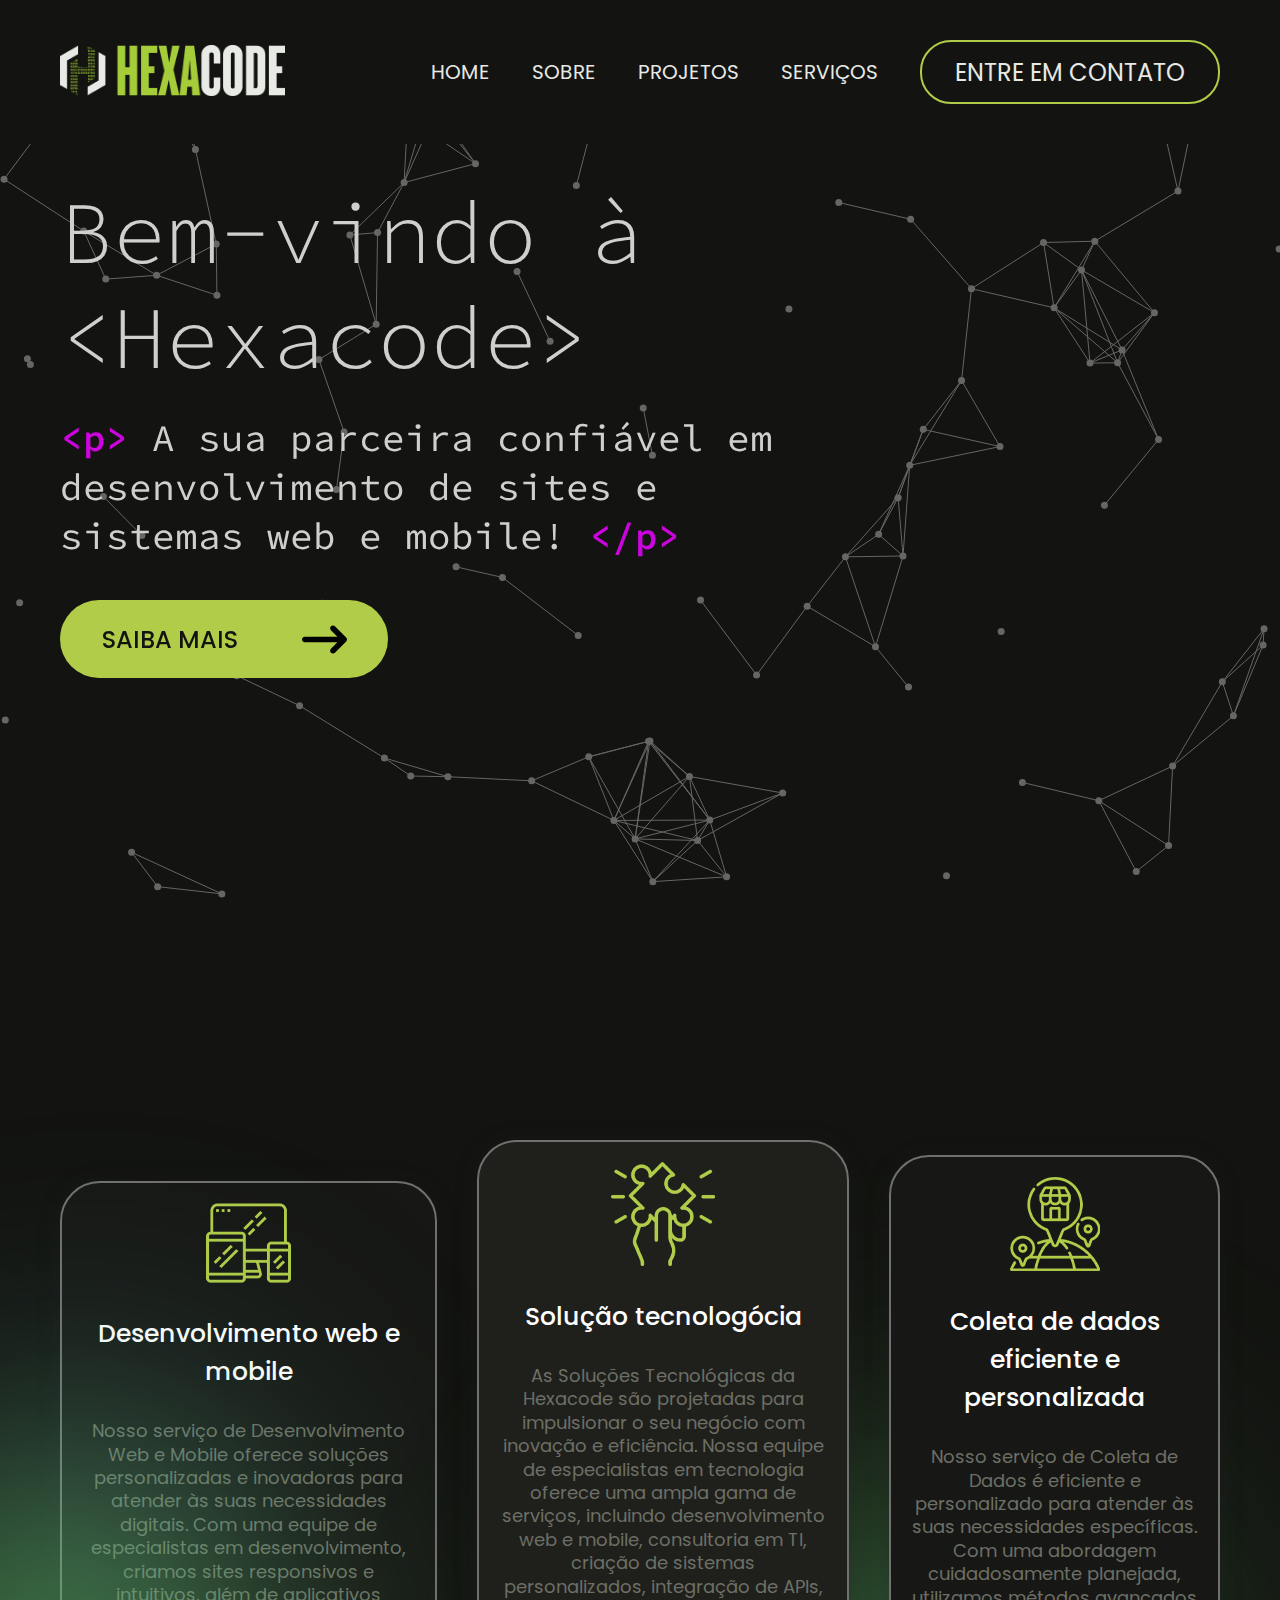
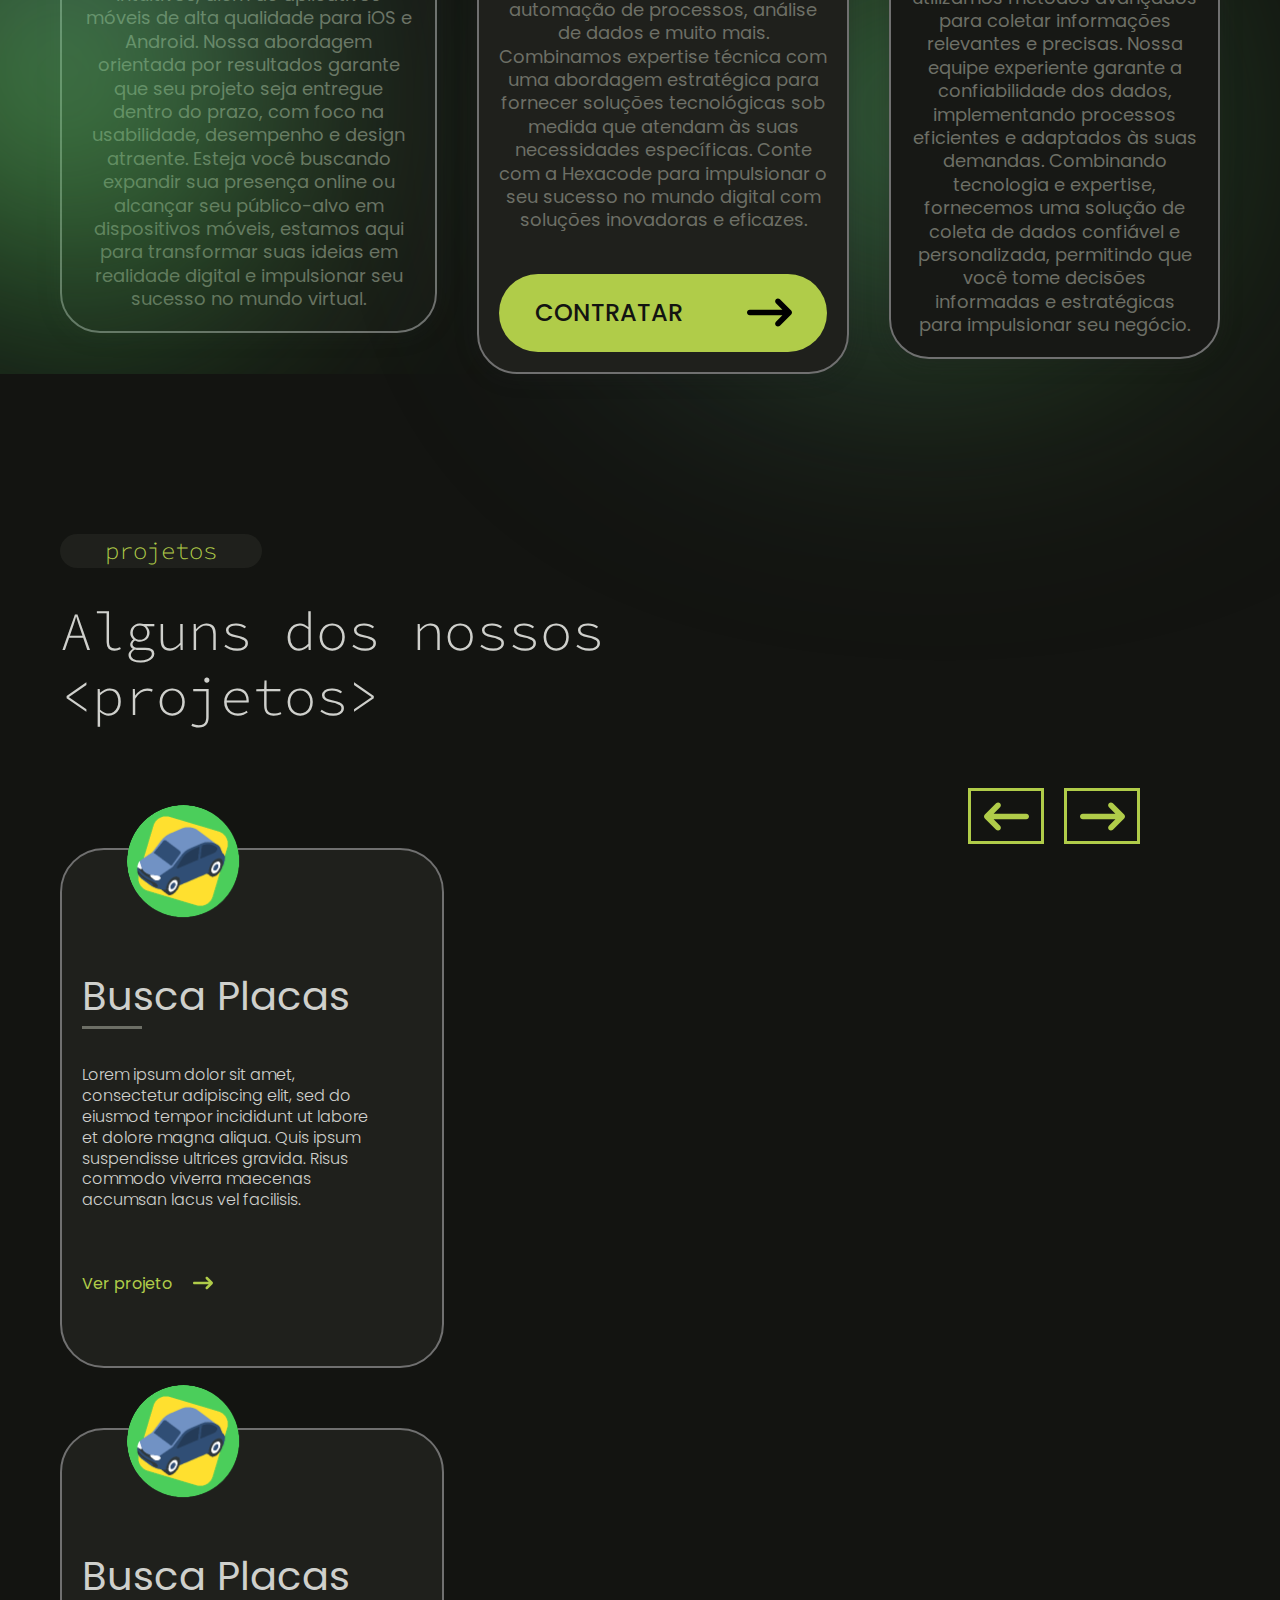
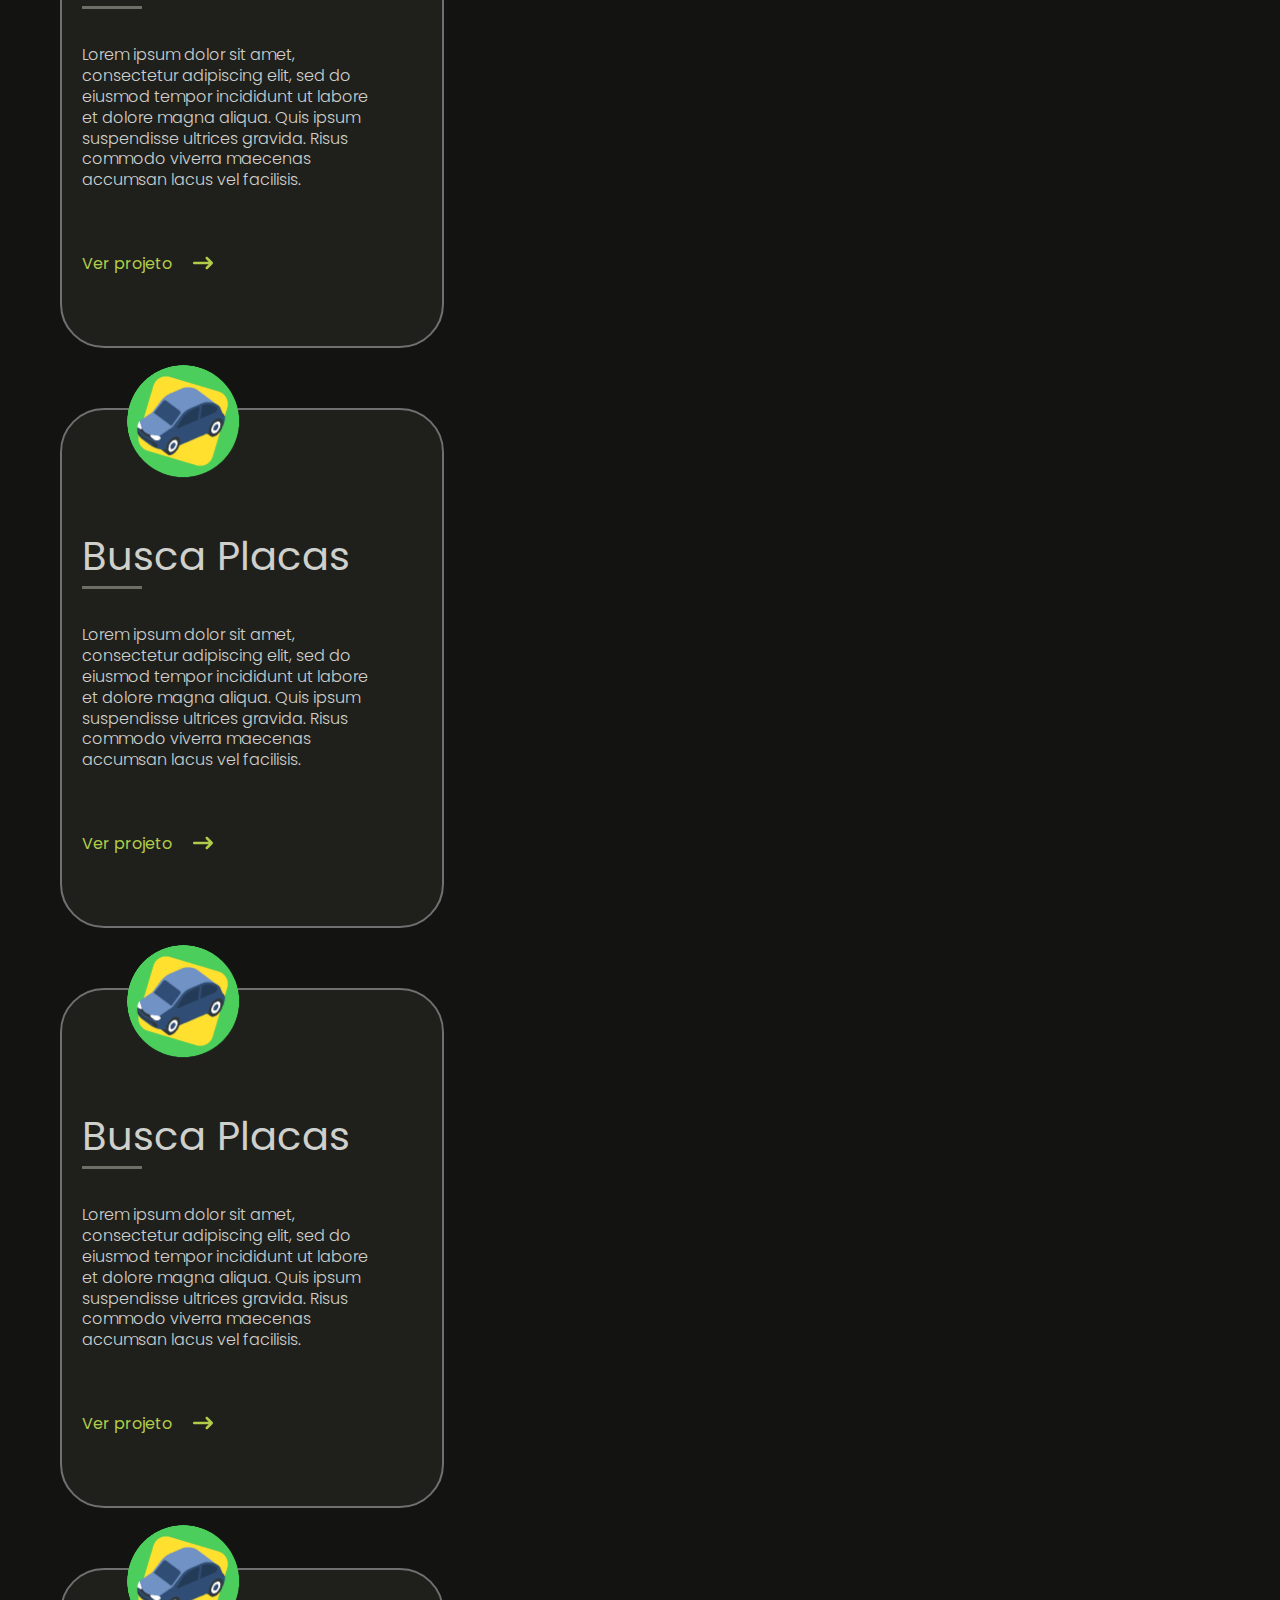
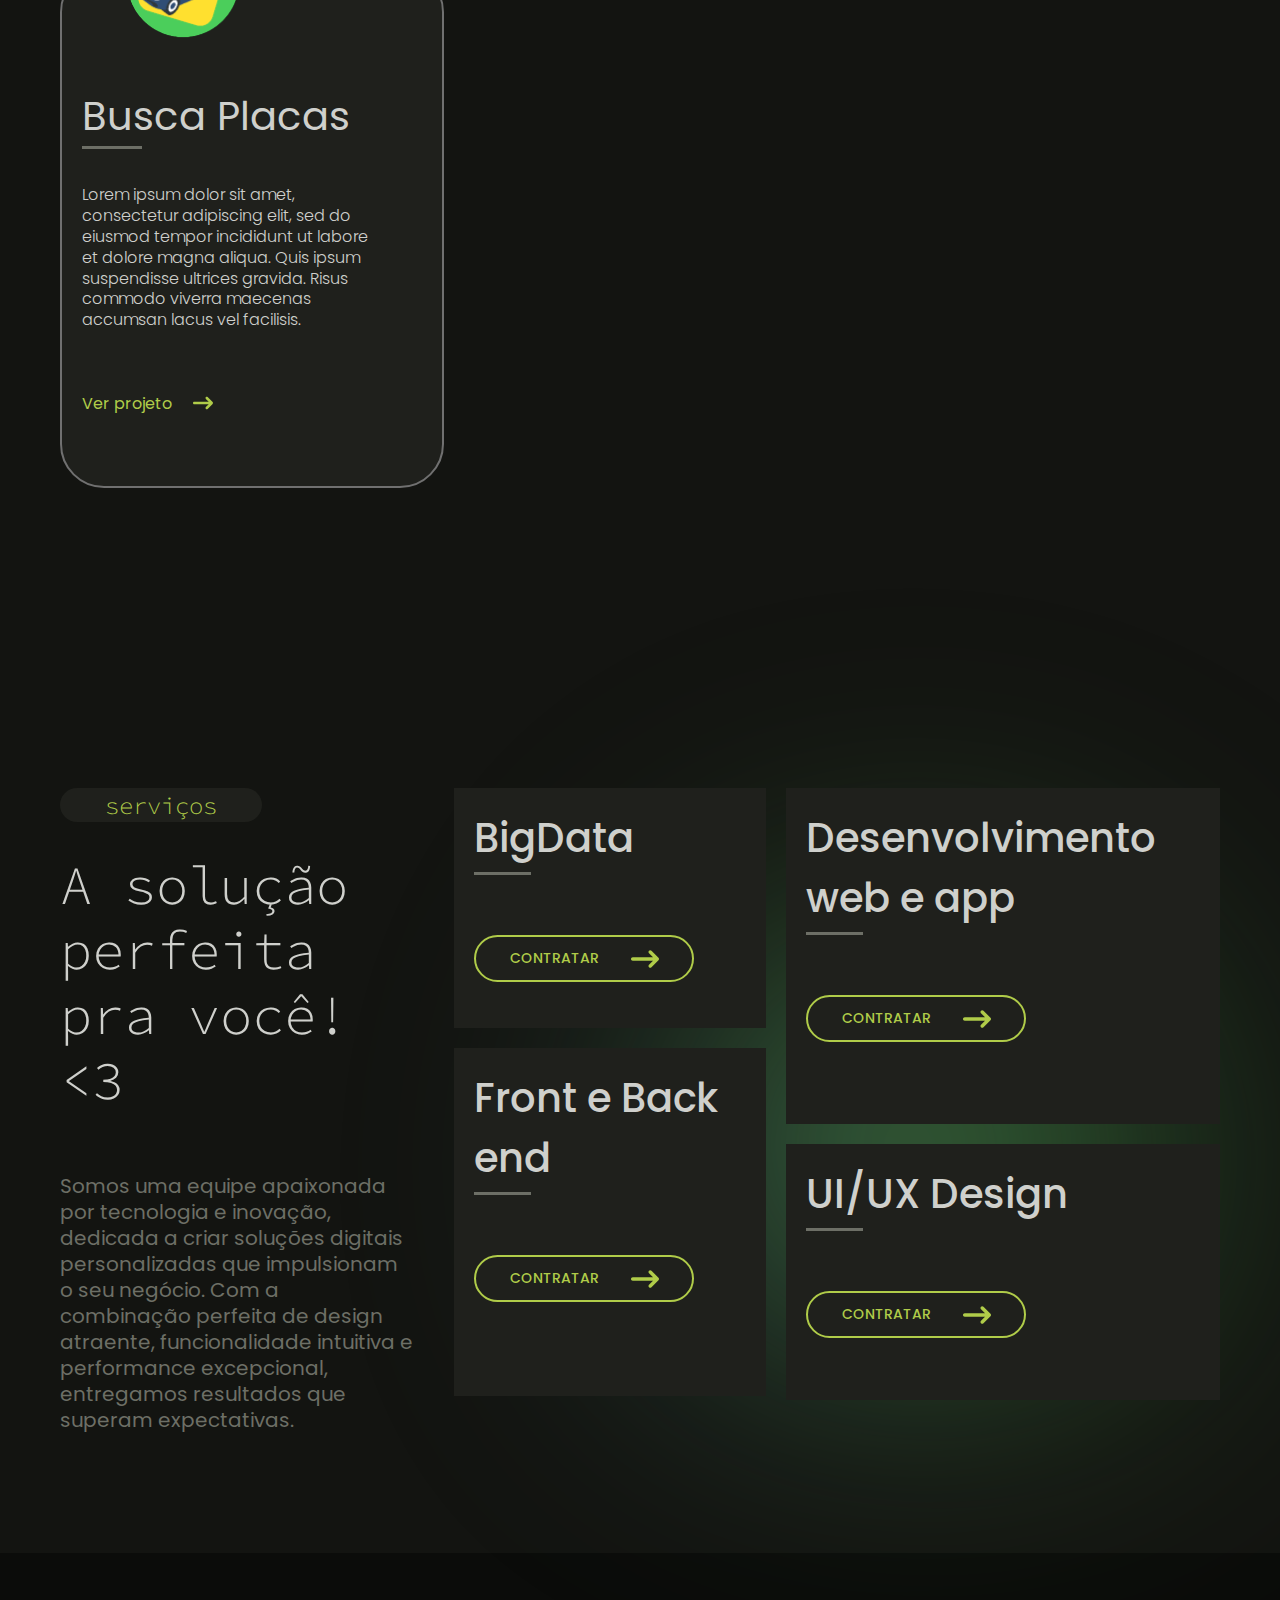
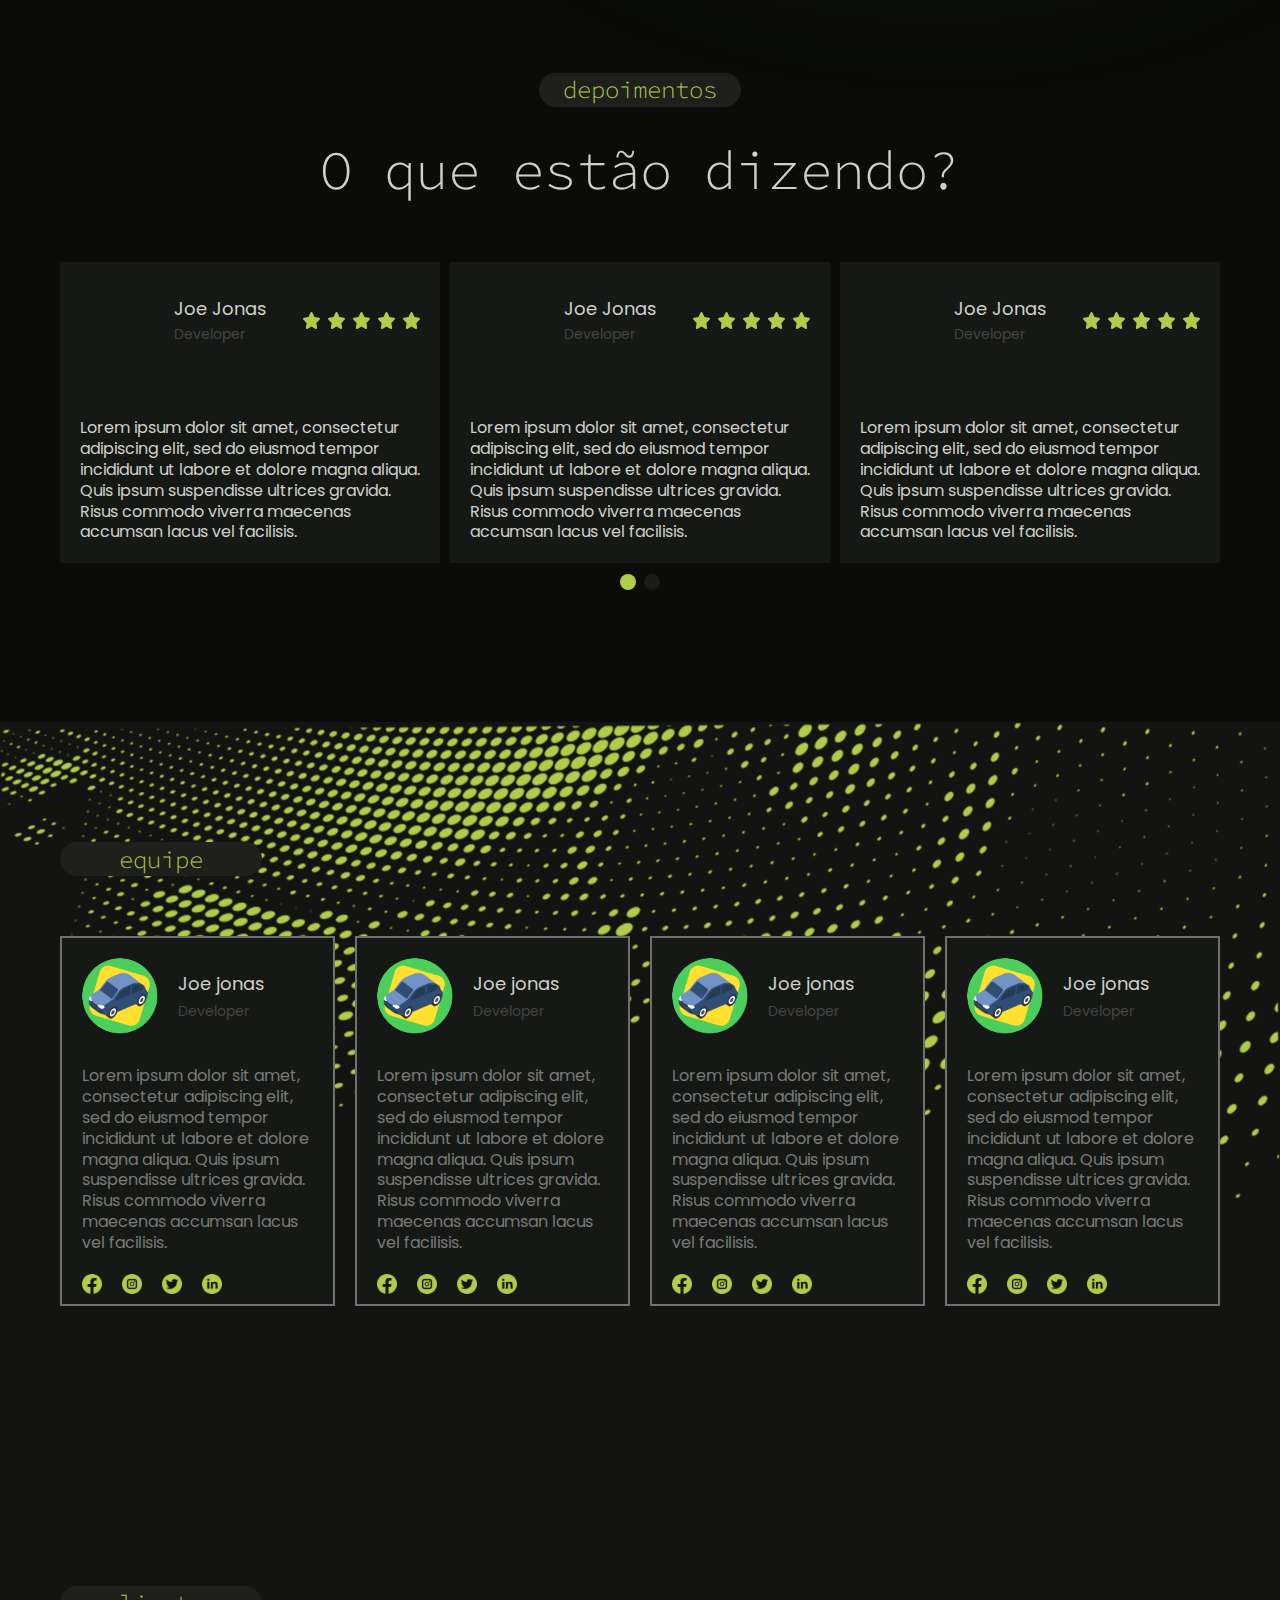
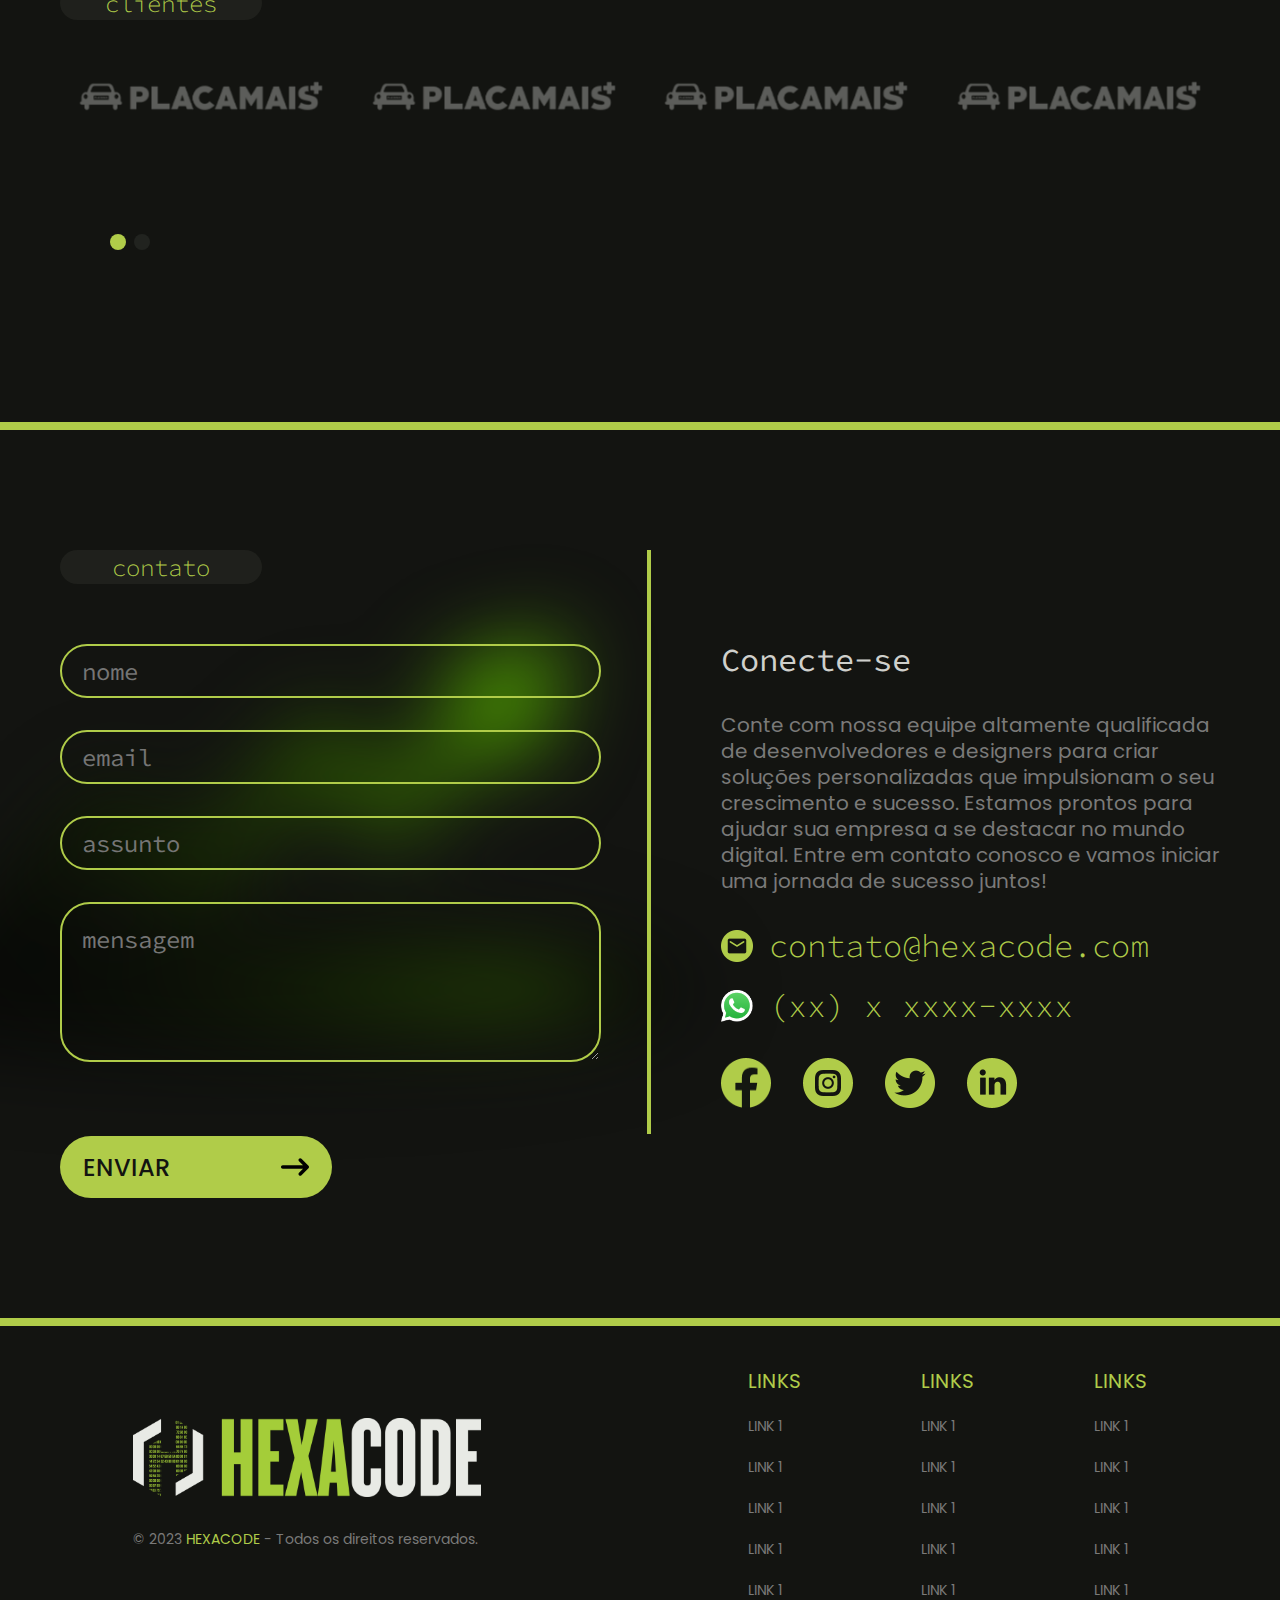
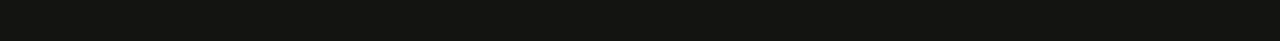
==== commit 1584d5bf: "rosolvendo configs do parallax" ====
--- a/index.html
+++ b/index.html
@@ -1318,7 +1318,7 @@
       lineWidth: 1,
       curvedLines: false,
       proximity: 100, // How close two dots need to be before they join
-      parallax: true,
+      parallax: false, // when we went that the parallax follow the cursour (mouse)
       parallaxMultiplier: 5, // The lower the number, the more extreme the parallax effect
       onInit: function () {},
       onDestroy: function () {},
--- a/css/style.css
+++ b/css/style.css
@@ -29,7 +29,7 @@
 }
 
 #particles {
-  height: 90vh;
+  height: 100vh;
 }
 
 @media (max-width: 1220px) {
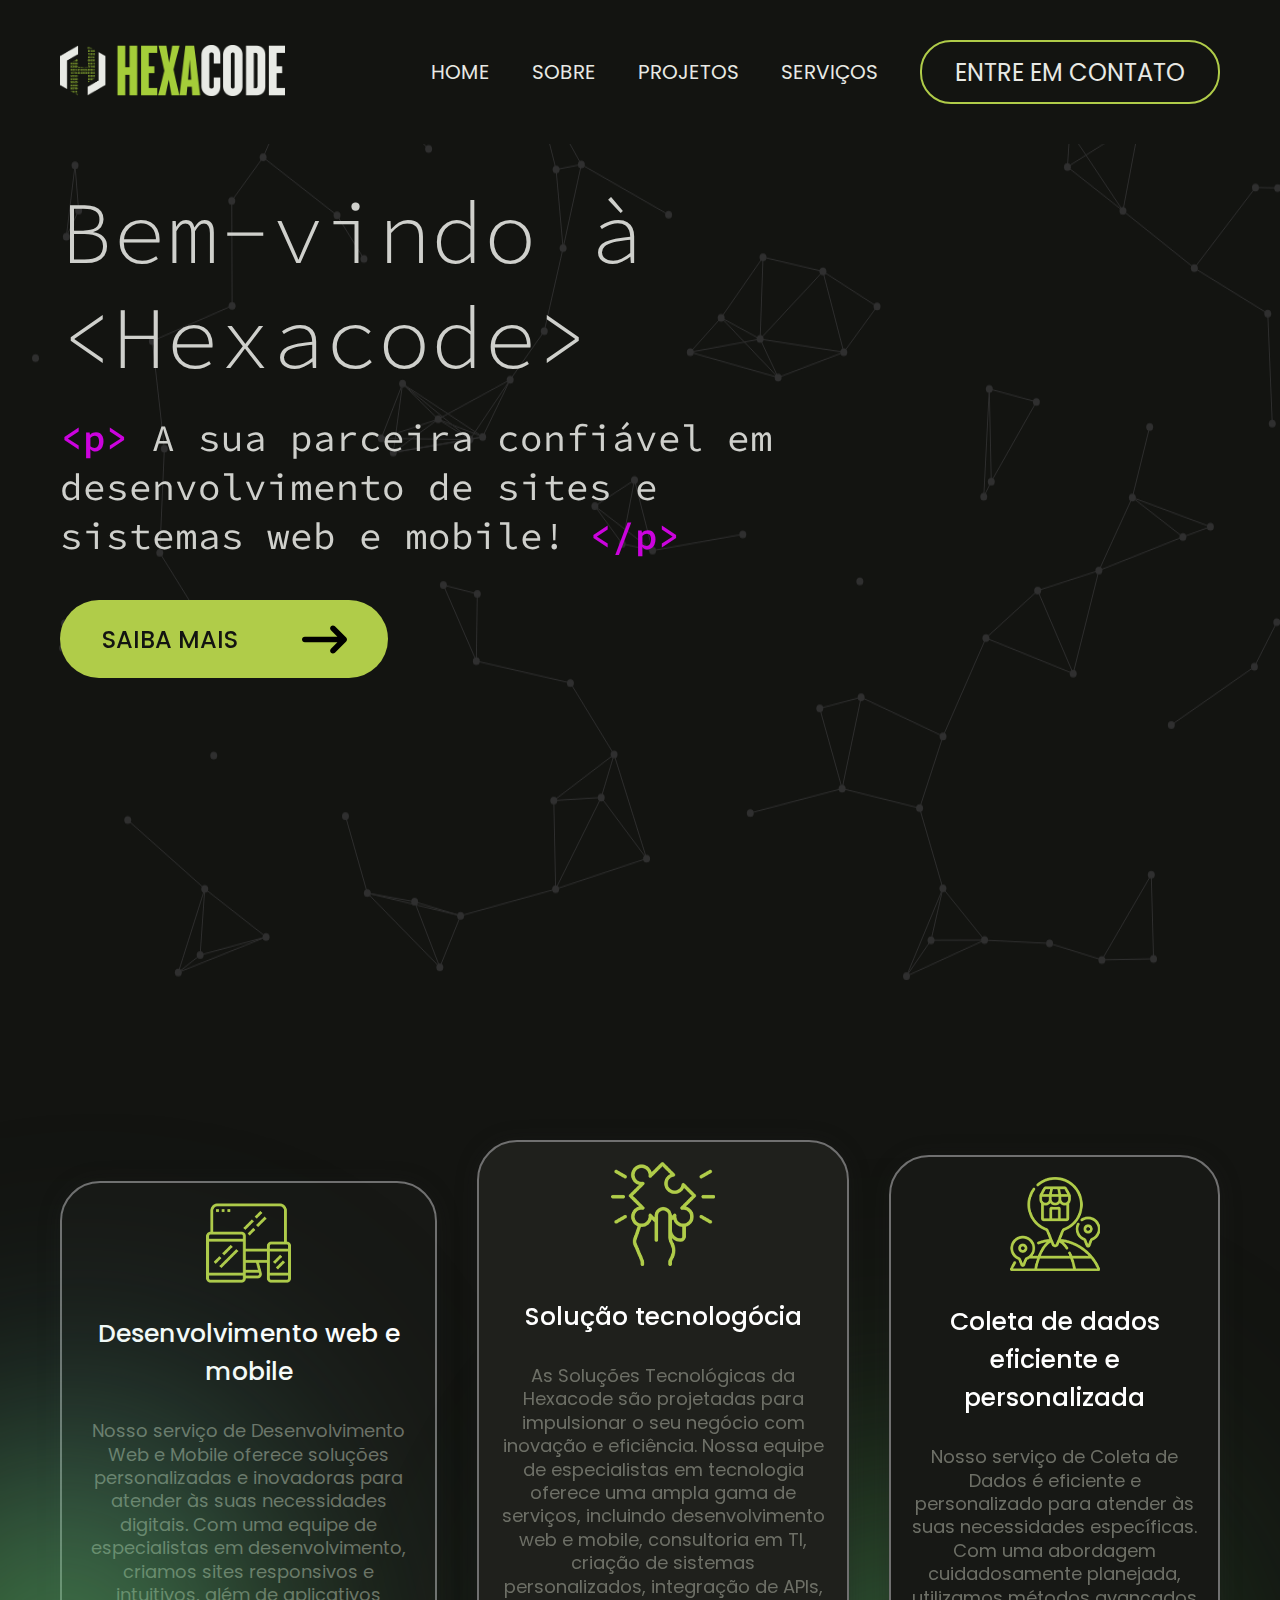
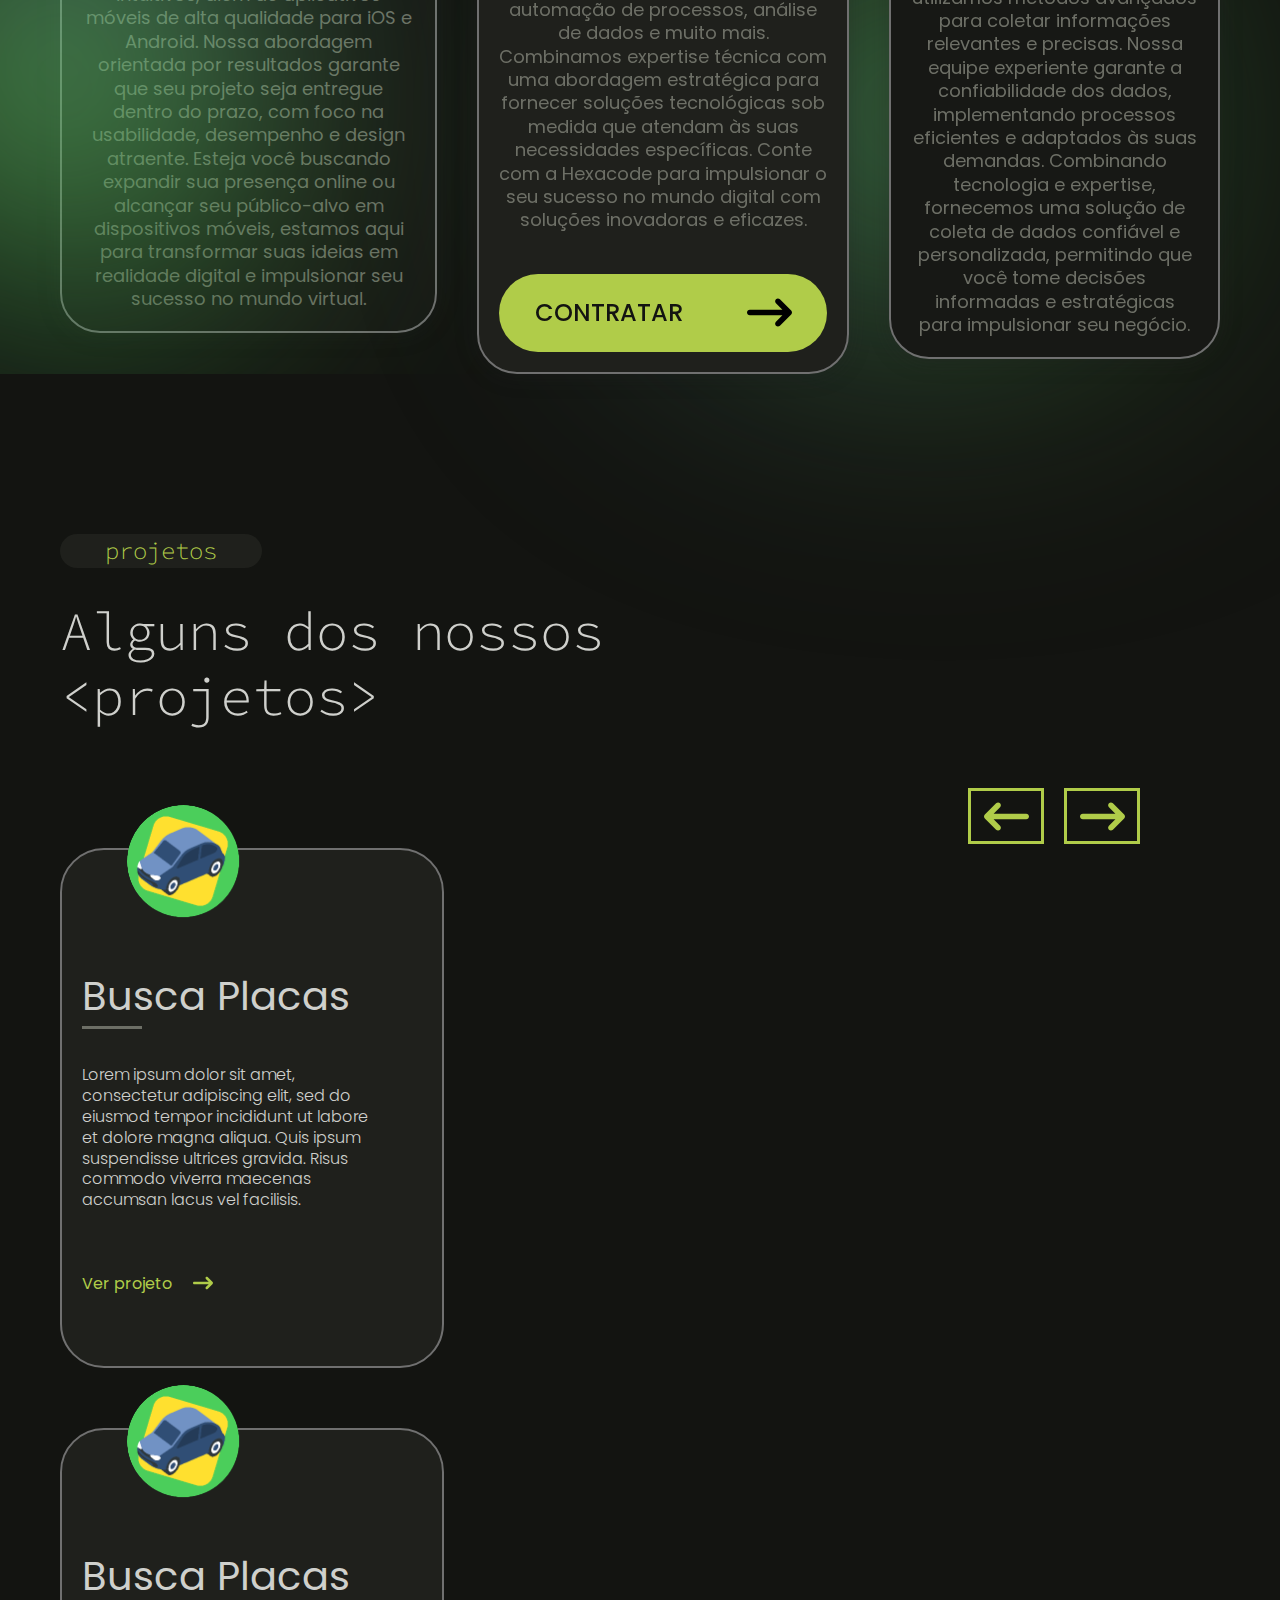
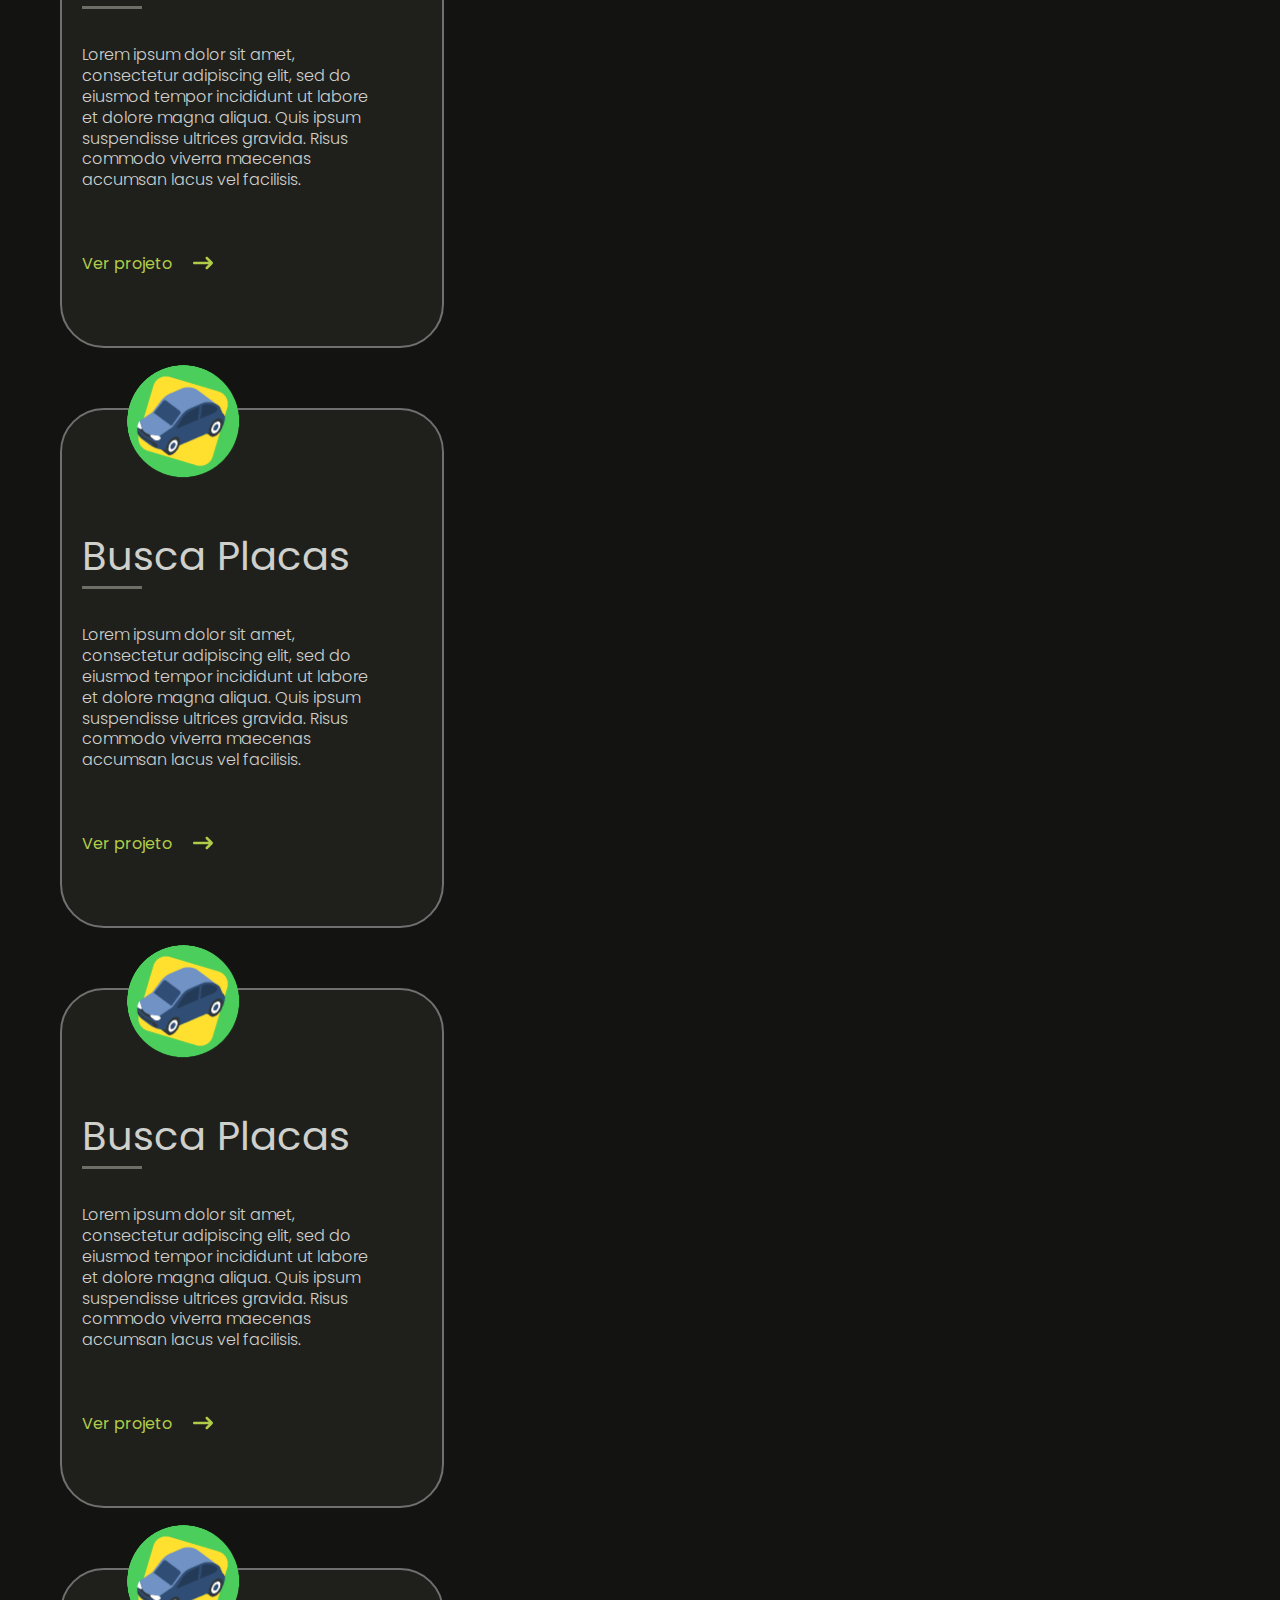
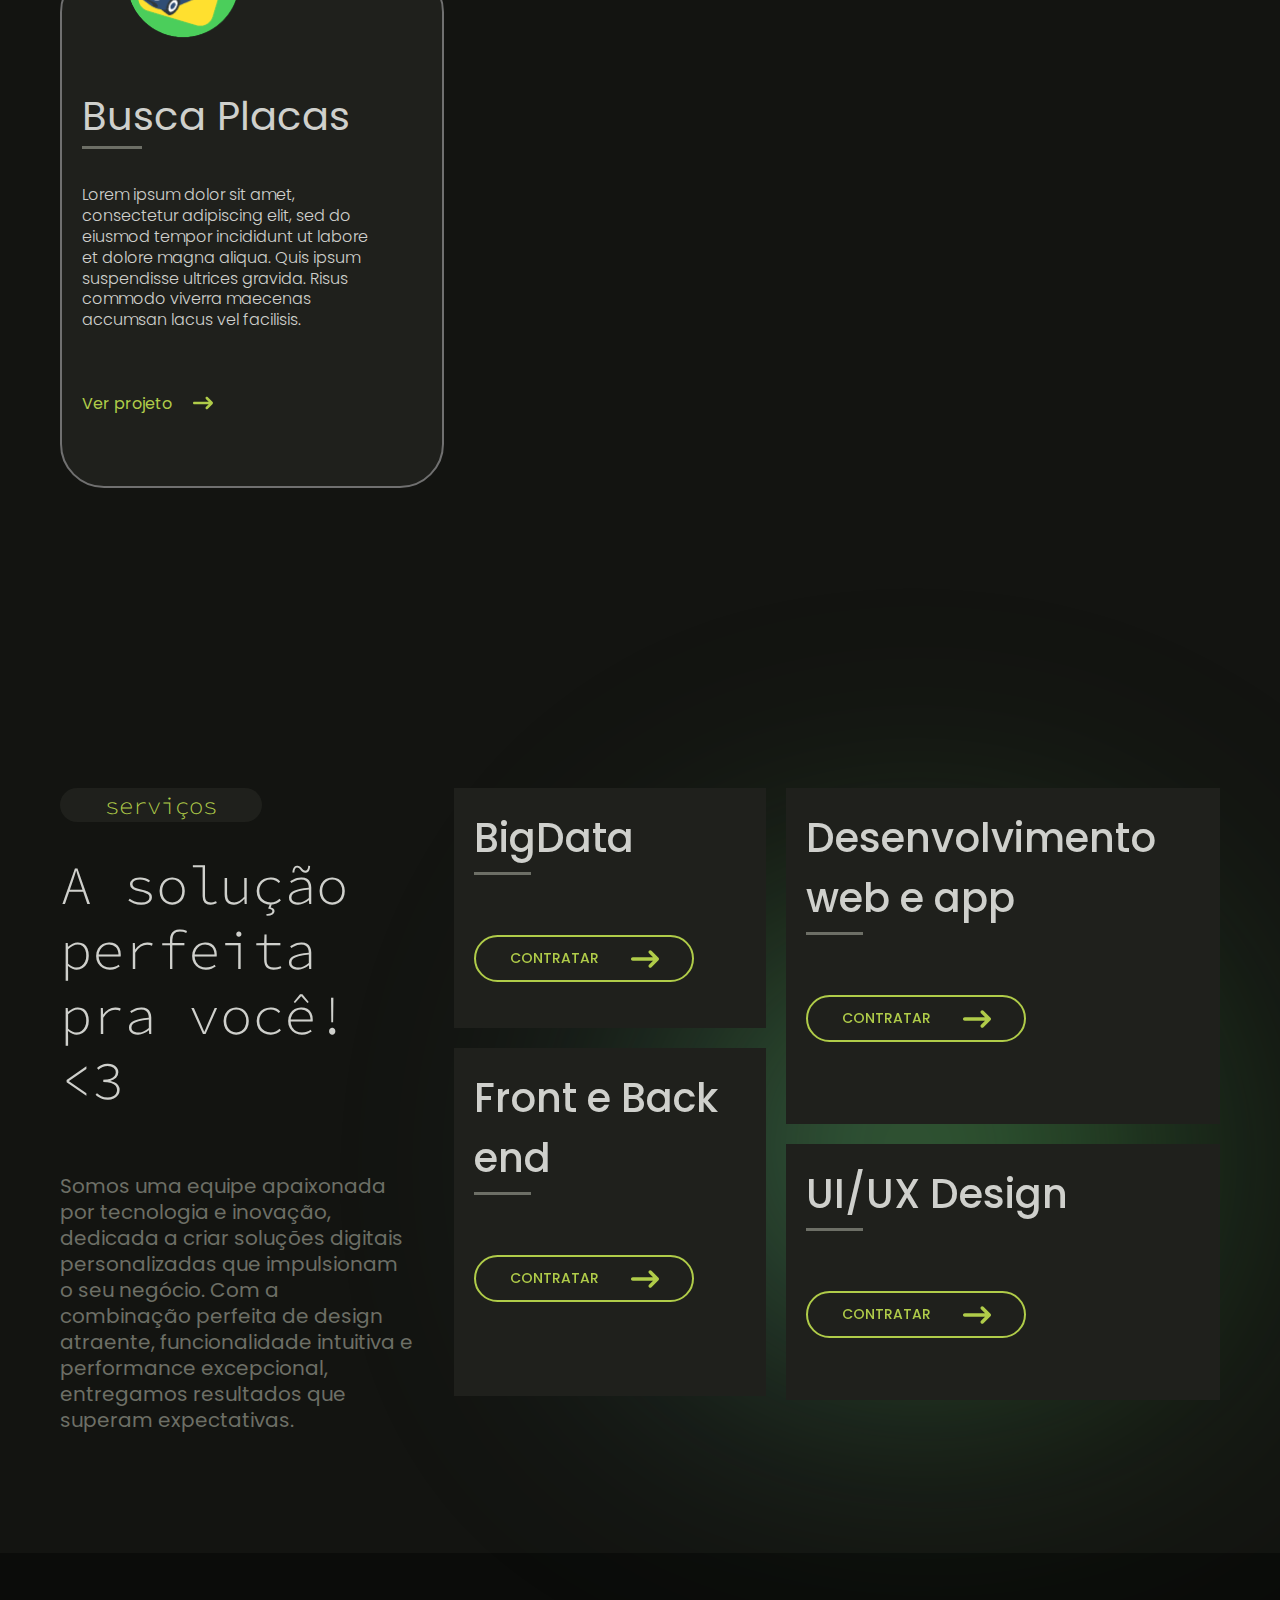
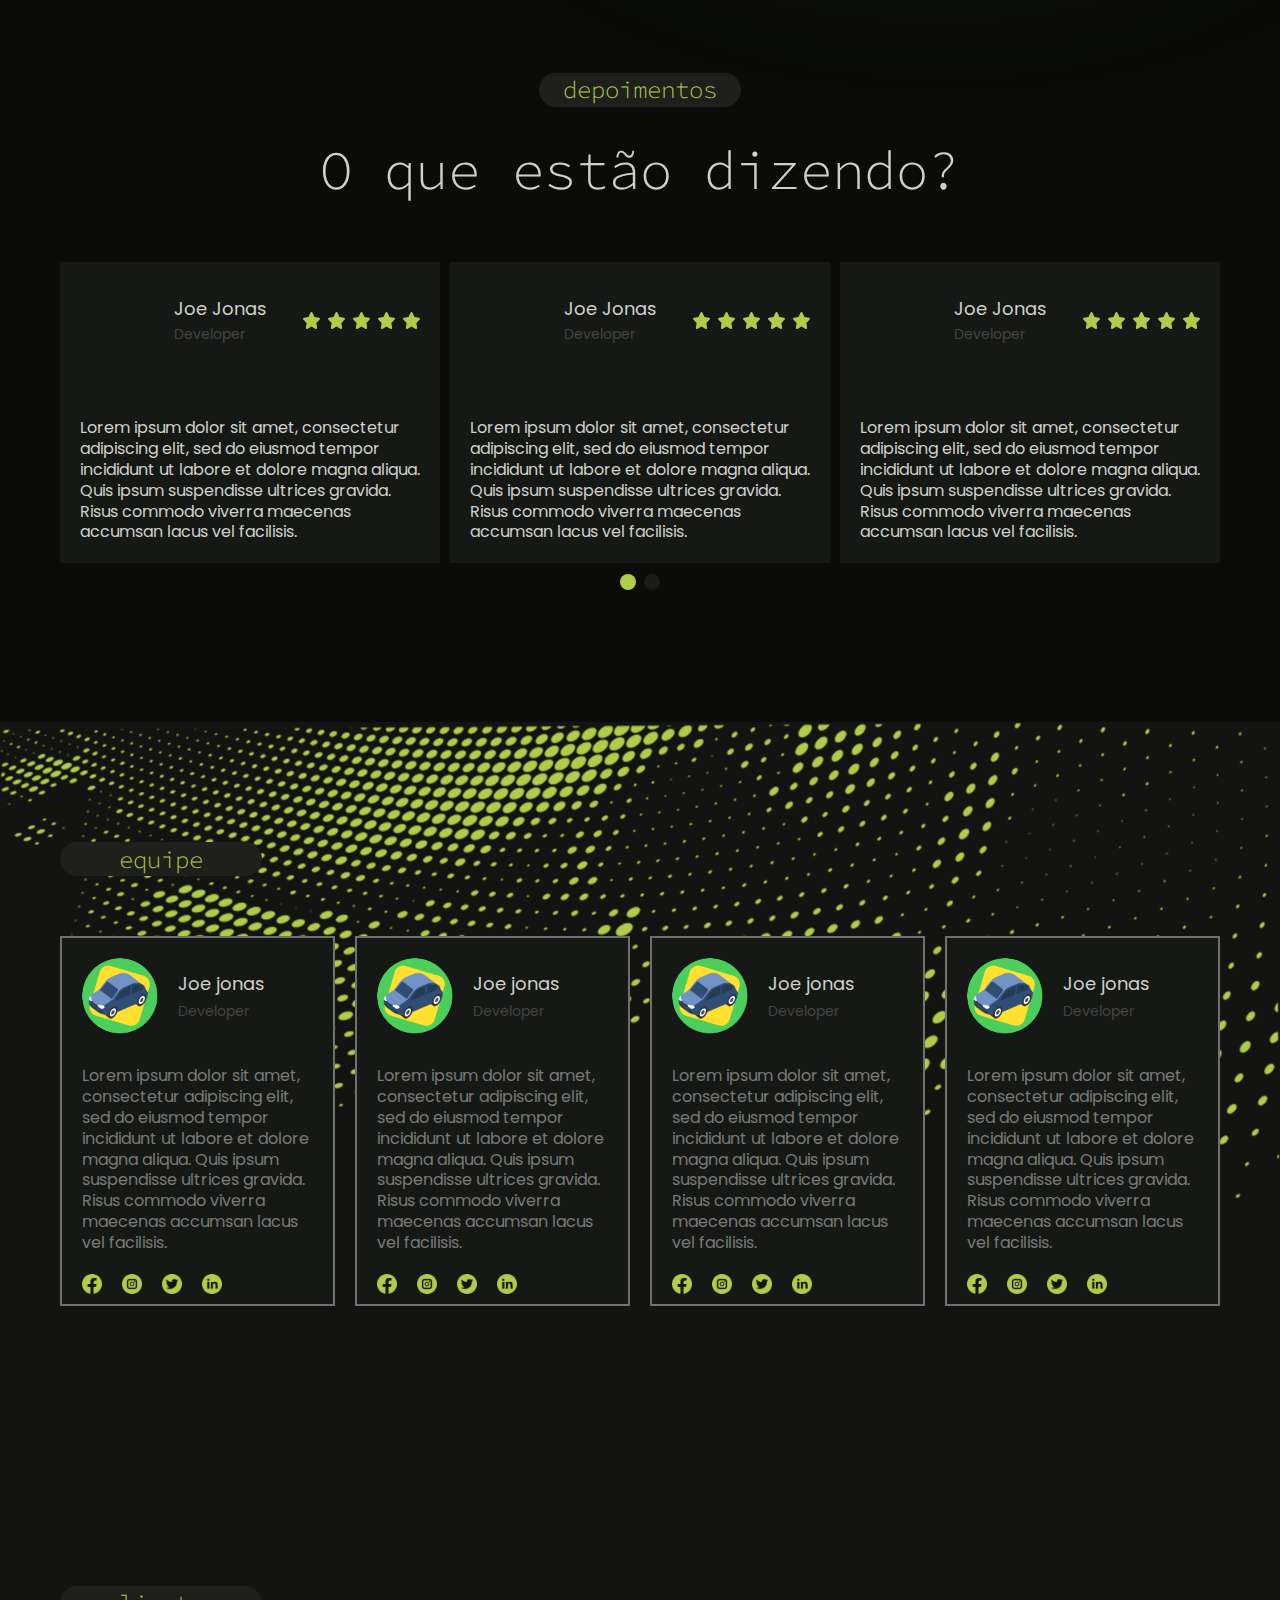
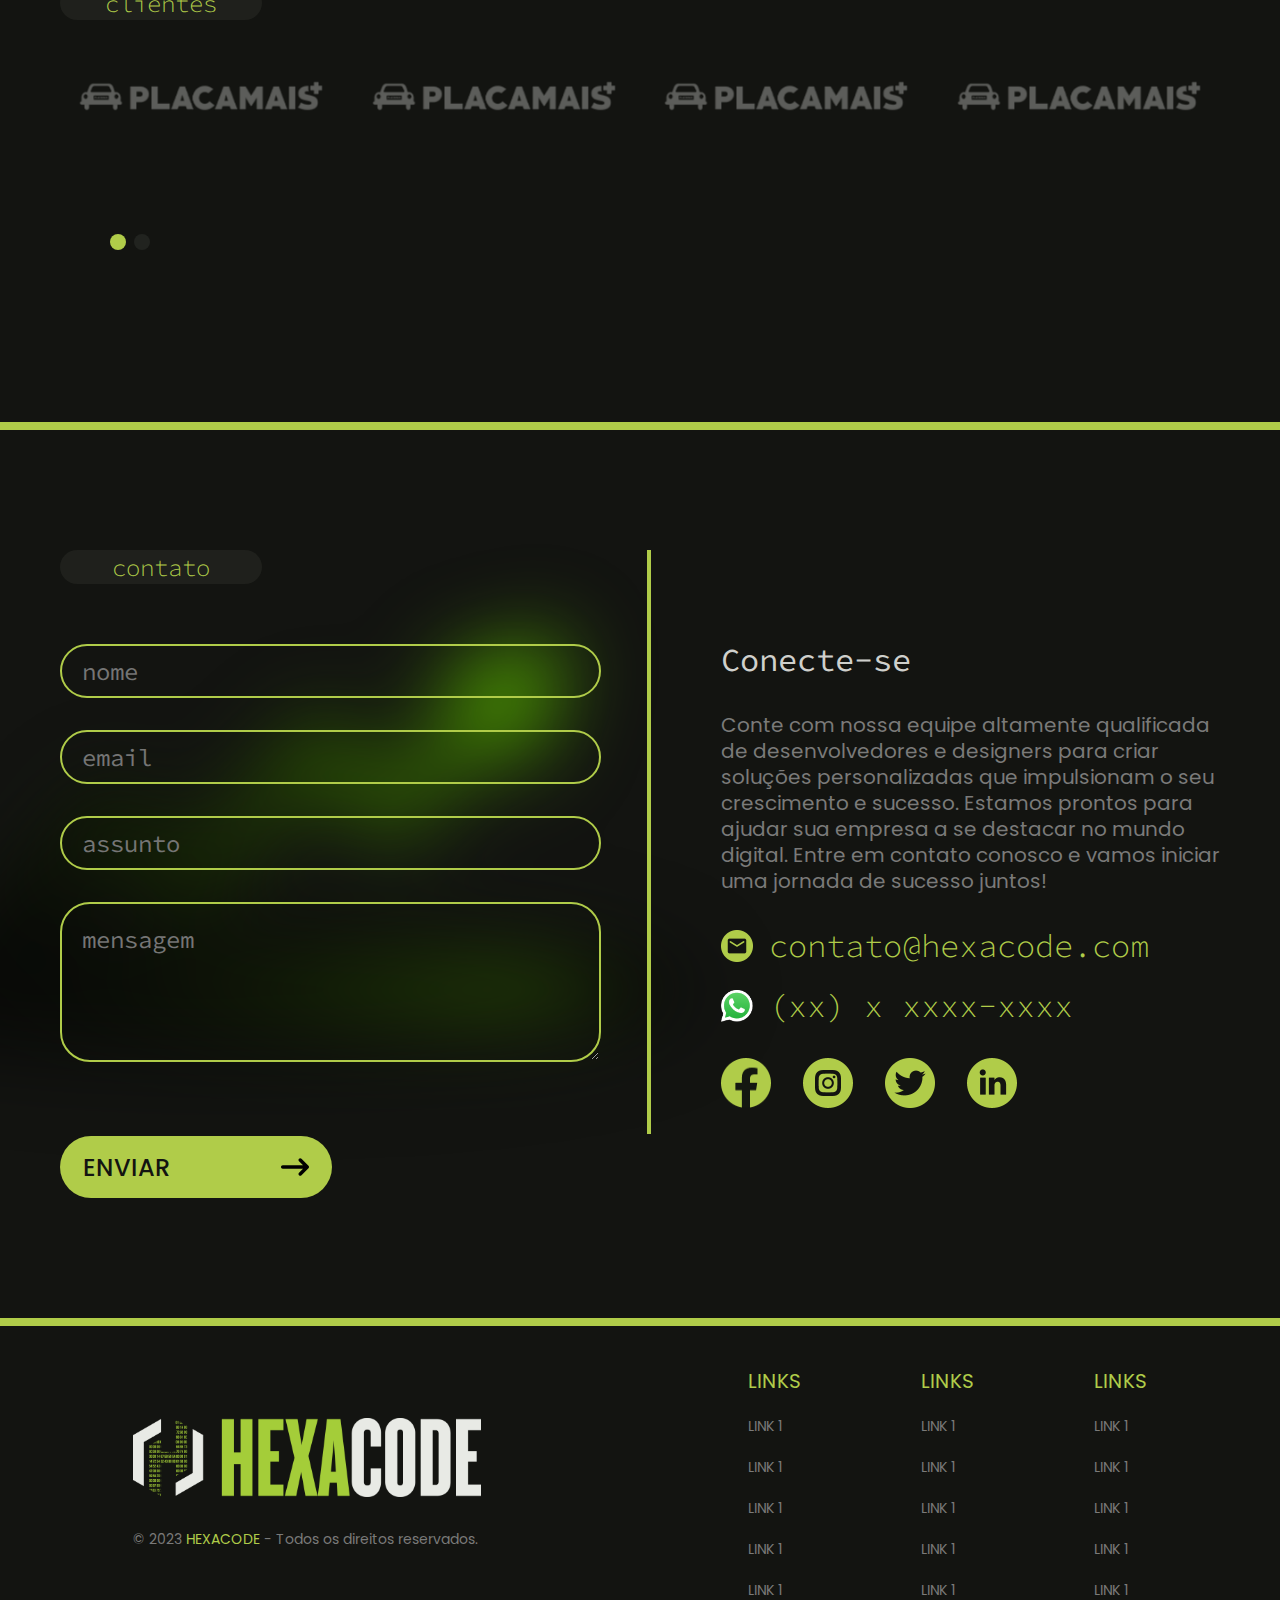
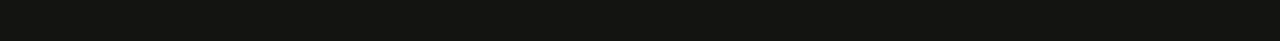
==== commit 51e0251a: "ajustando cor + height do bg espacial" ====
--- a/index.html
+++ b/index.html
@@ -1312,8 +1312,8 @@
       directionX: 'center', // 'center', 'left' or 'right'. 'center' = dots bounce off edges
       directionY: 'center', // 'center', 'up' or 'down'. 'center' = dots bounce off edges
       density: 10000, // How many particles will be generated: one particle every n pixels
-      dotColor: '#666666',
-      lineColor: '#666666',
+      dotColor: '#2f2f2f',
+      lineColor: '#2f2f2f',
       particleRadius: 7, // Dot size
       lineWidth: 1,
       curvedLines: false,
--- a/css/style.css
+++ b/css/style.css
@@ -29,12 +29,24 @@
 }
 
 #particles {
-  height: 100vh;
+  height: 100vh !important;
+}
+
+@media (max-width: 1560px) {
+  #particles .pg-canvas {
+    height: calc(100vh + 100px) !important;
+    max-width: 100% !important;
+  }
 }
 
 @media (max-width: 1220px) {
   .intro {
     padding-left: 20px;
+  }
+
+  #particles .pg-canvas {
+    height: calc(100vh) !important;
+    max-width: 100% !important;
   }
 }
 
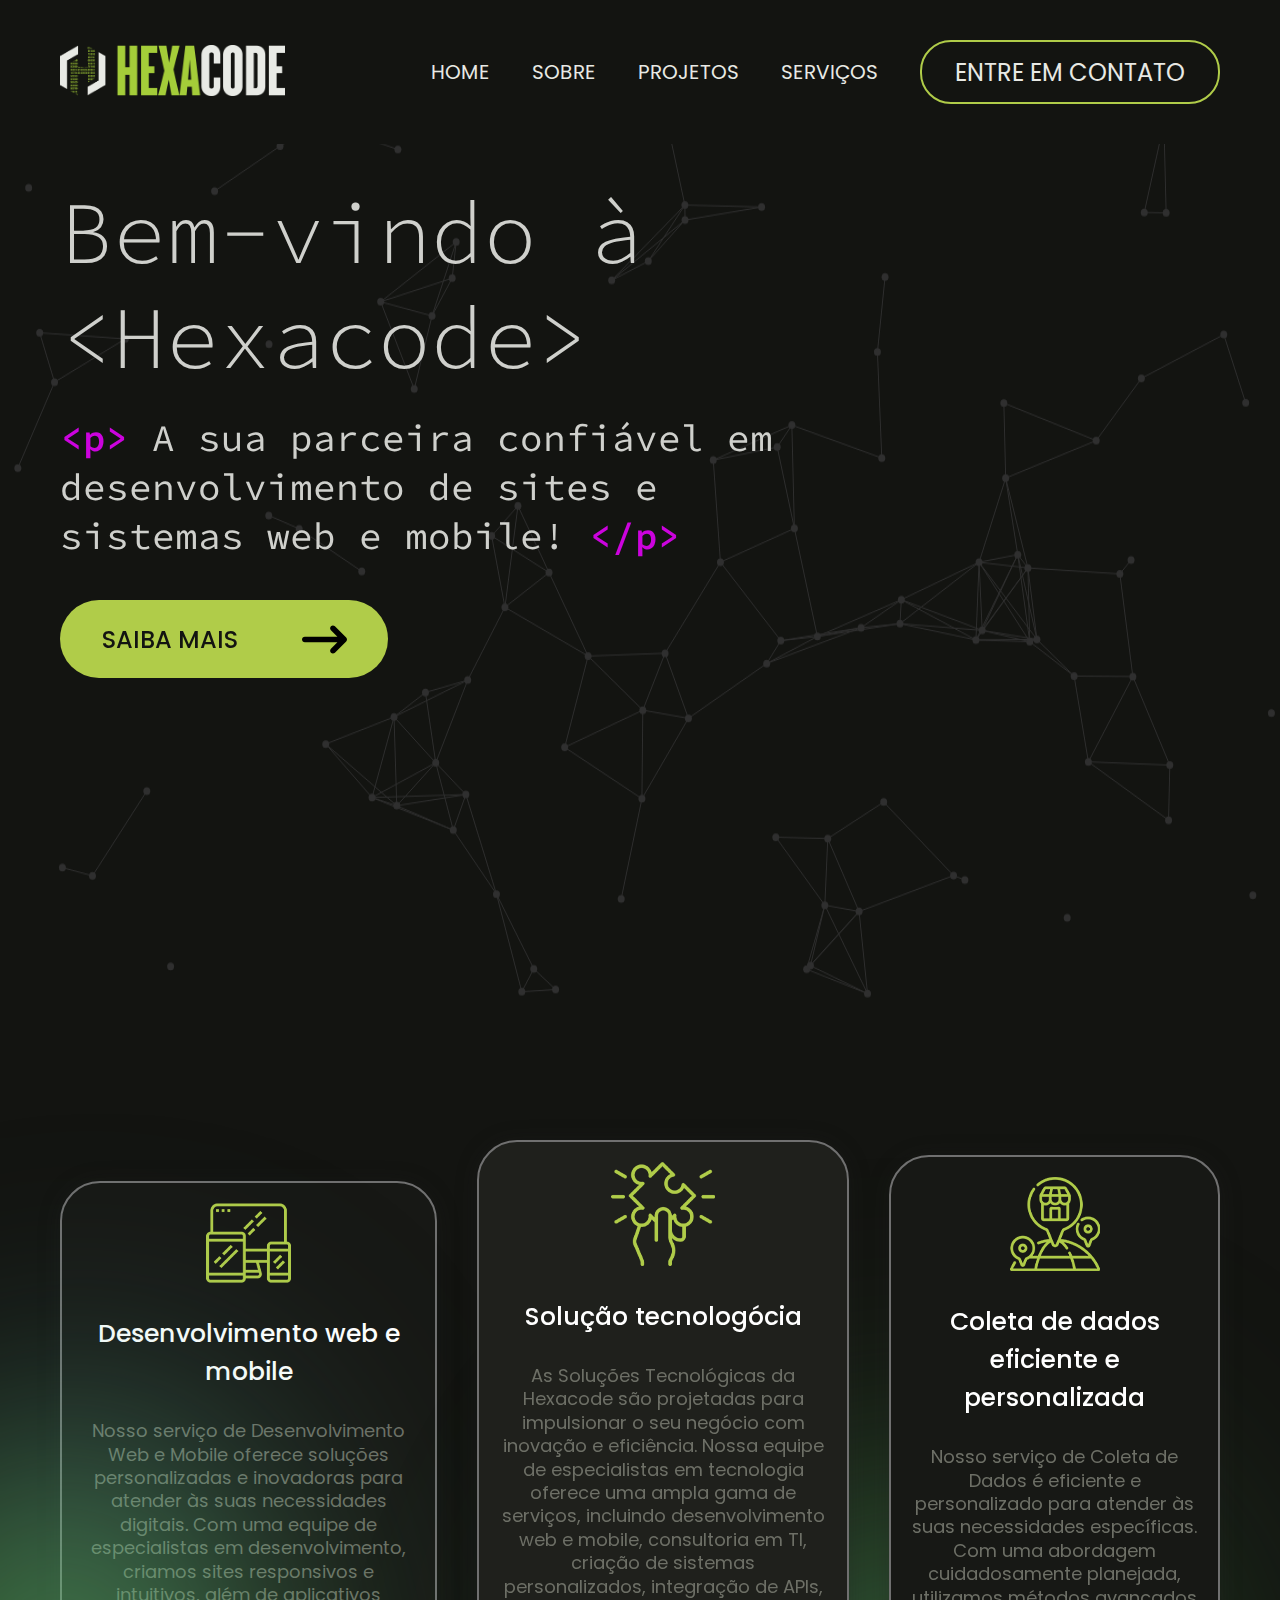
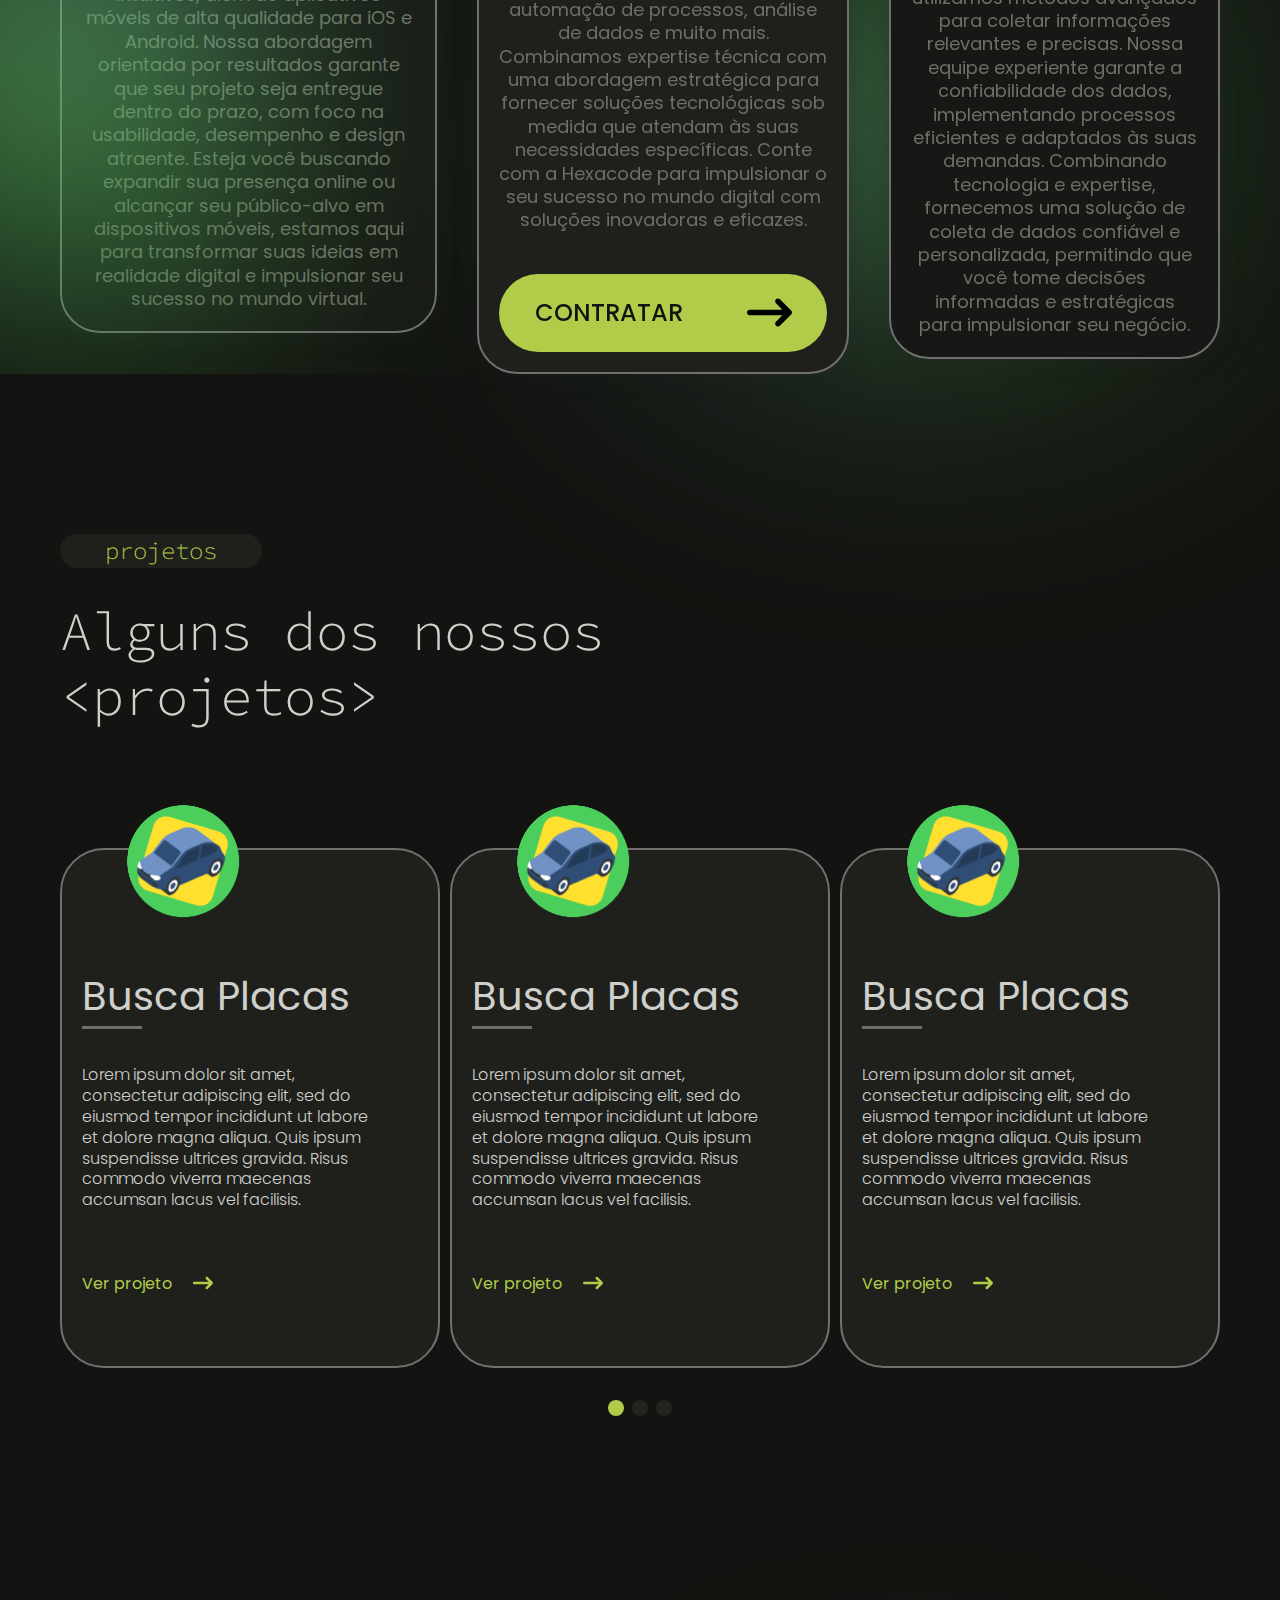
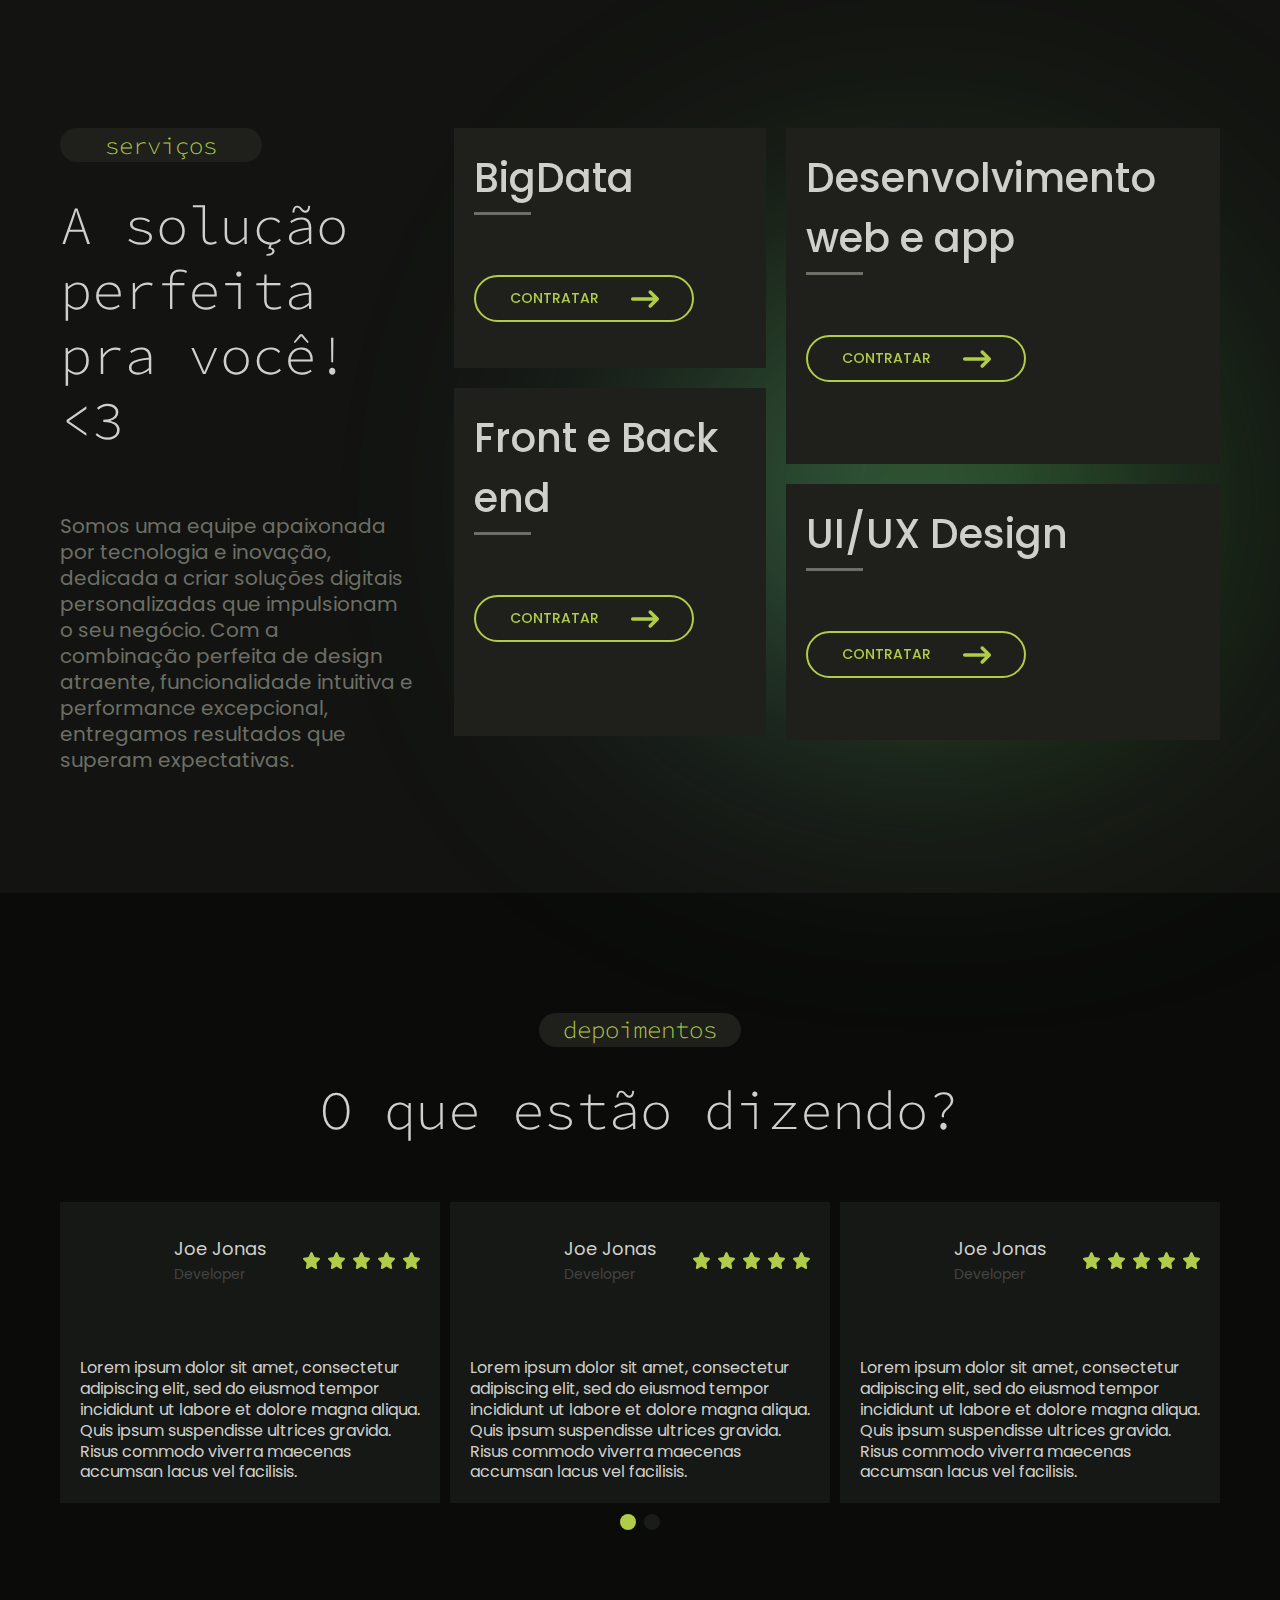
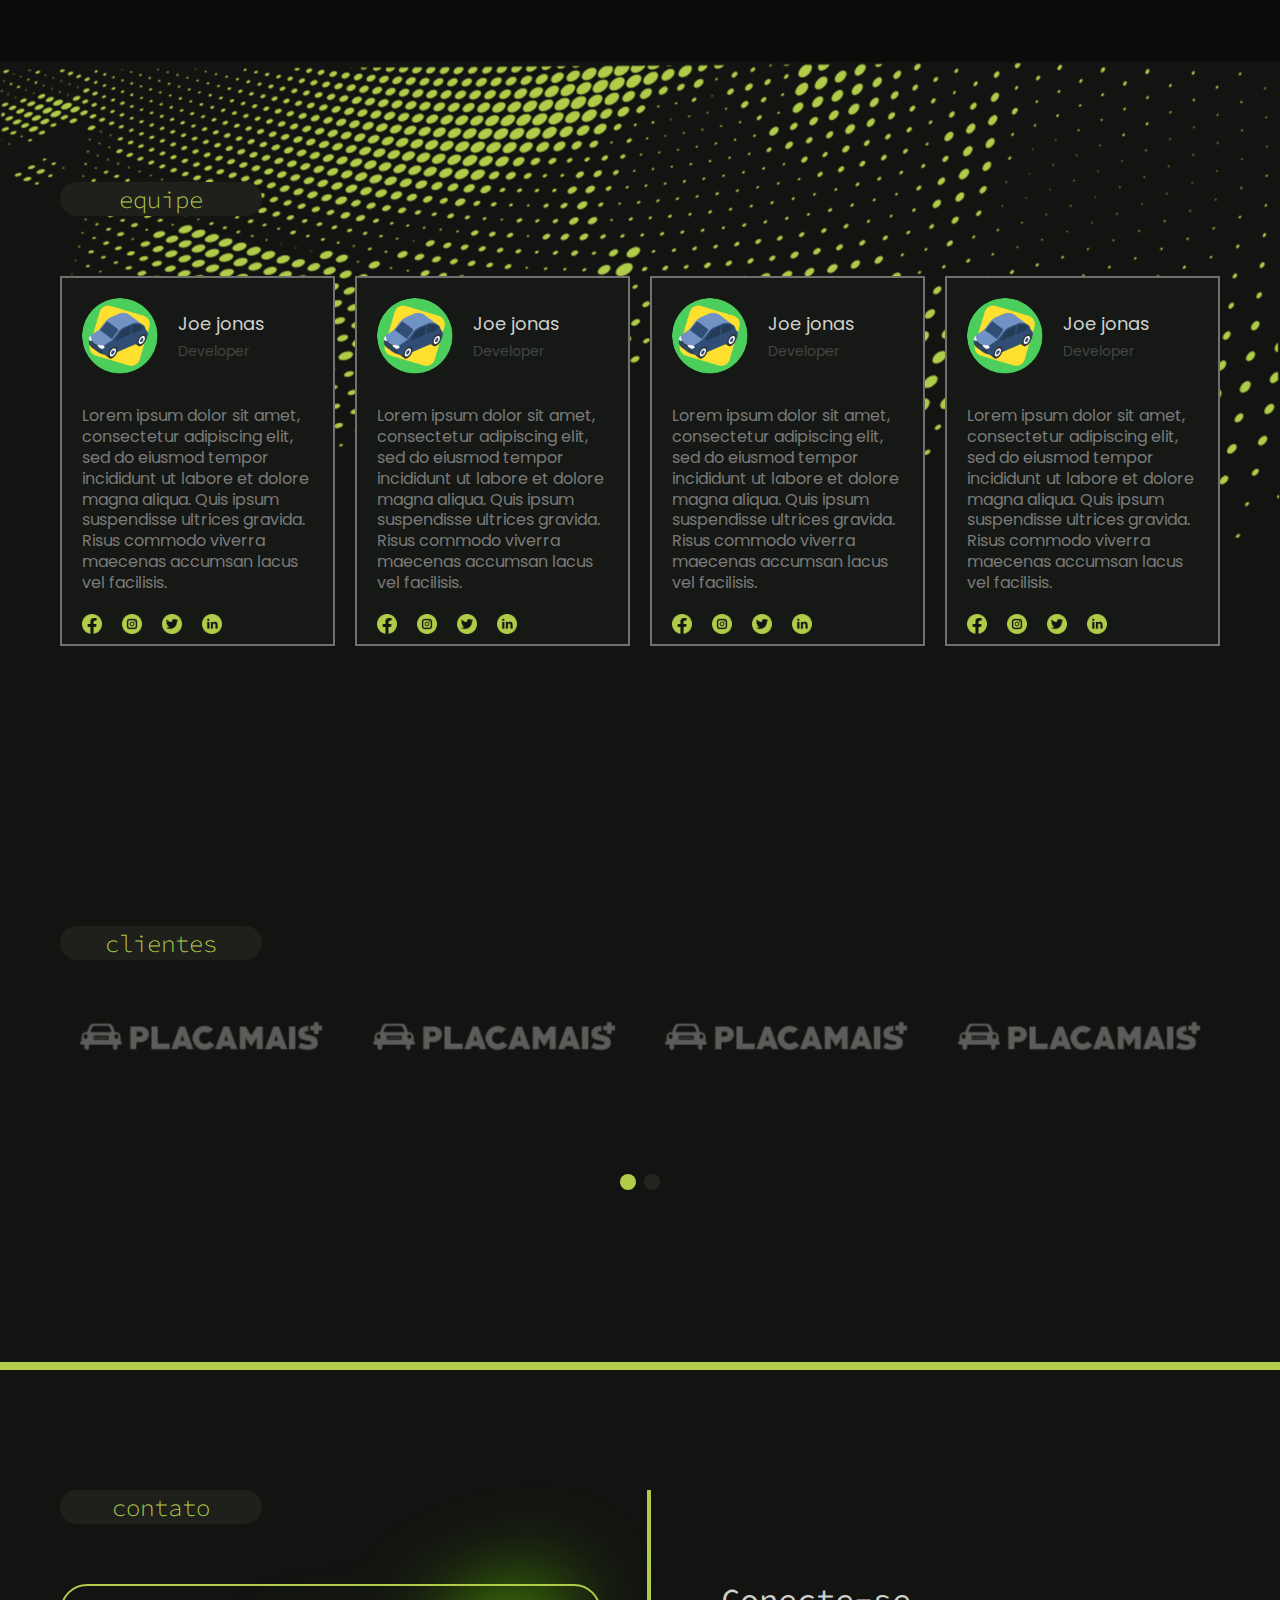
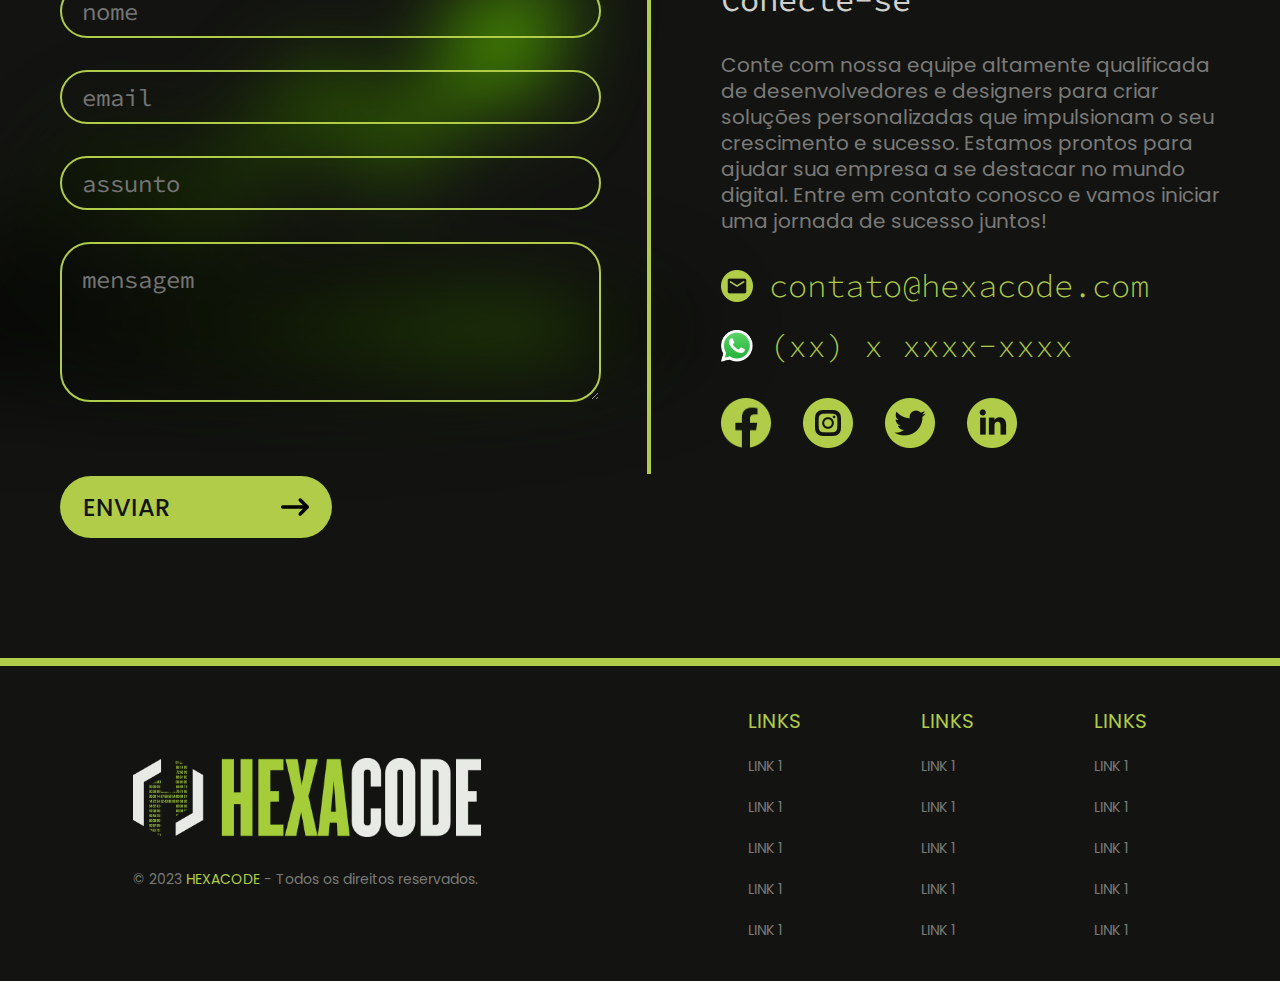
==== commit 99d0d91a: "ajustes no bg + responsivo dos slides" ====
--- a/index.html
+++ b/index.html
@@ -202,7 +202,7 @@
           <div
             class="slide-navegations-buttons-flex slide-navigations-products-flex"
           >
-            <button
+            <!-- <button
               aria-label="Previous"
               class="glider-prev projects-slides-navegations-button slide-navegations-buttons"
             >
@@ -245,9 +245,230 @@
                   d="M44.1738 24.4863C45.2725 23.3877 45.2725 21.6035 44.1738 20.5049L32.9238 9.25488C31.8252 8.15625 30.041 8.15625 28.9424 9.25488C27.8437 10.3535 27.8437 12.1377 28.9424 13.2363L35.3936 19.6875H2.8125C1.25684 19.6875 0 20.9443 0 22.5C0 24.0557 1.25684 25.3125 2.8125 25.3125H35.3936L28.9424 31.7637C27.8437 32.8623 27.8437 34.6465 28.9424 35.7451C30.041 36.8438 31.8252 36.8438 32.9238 35.7451L44.1738 24.4951V24.4863Z"
                 />
               </svg>
-            </button>
+            </button> -->
           </div>
-          <div>
+          <div class="swiper swiper3">
+            <div class="swiper-wrapper">
+              <div class="swiper-slide">
+                <div class="project-item">
+                  <div class="icon-container">
+                    <img
+                      src="./assets/icons/projetos-icon-buscplacas.png"
+                      alt=""
+                      class="icon"
+                    />
+                  </div>
+                  <span class="name">Busca Placas</span>
+                  <p class="text">
+                    Lorem ipsum dolor sit amet, consectetur adipiscing elit, sed
+                    do eiusmod tempor incididunt ut labore et dolore magna
+                    aliqua. Quis ipsum suspendisse ultrices gravida. Risus
+                    commodo viverra maecenas accumsan lacus vel facilisis.
+                  </p>
+                  <a href="https://placamais.com.br/" class="link"
+                    >Ver projeto
+                    <img
+                      width="30px"
+                      height="20px"
+                      src="./assets/icons/arrow-right-long-solid-green.svg"
+                      alt=""
+                    />
+                  </a>
+                </div>
+              </div>
+              <div class="swiper-slide">
+                <div class="project-item">
+                  <div class="icon-container">
+                    <img
+                      src="./assets/icons/projetos-icon-buscplacas.png"
+                      alt=""
+                      class="icon"
+                    />
+                  </div>
+                  <span class="name">Busca Placas</span>
+                  <p class="text">
+                    Lorem ipsum dolor sit amet, consectetur adipiscing elit, sed
+                    do eiusmod tempor incididunt ut labore et dolore magna
+                    aliqua. Quis ipsum suspendisse ultrices gravida. Risus
+                    commodo viverra maecenas accumsan lacus vel facilisis.
+                  </p>
+                  <a href="https://placamais.com.br/" class="link"
+                    >Ver projeto
+                    <img
+                      width="30px"
+                      height="20px"
+                      src="./assets/icons/arrow-right-long-solid-green.svg"
+                      alt=""
+                    />
+                  </a>
+                </div>
+              </div>
+              <div class="swiper-slide">
+                <div class="project-item">
+                  <div class="icon-container">
+                    <img
+                      src="./assets/icons/projetos-icon-buscplacas.png"
+                      alt=""
+                      class="icon"
+                    />
+                  </div>
+                  <span class="name">Busca Placas</span>
+                  <p class="text">
+                    Lorem ipsum dolor sit amet, consectetur adipiscing elit, sed
+                    do eiusmod tempor incididunt ut labore et dolore magna
+                    aliqua. Quis ipsum suspendisse ultrices gravida. Risus
+                    commodo viverra maecenas accumsan lacus vel facilisis.
+                  </p>
+                  <a href="https://placamais.com.br/" class="link"
+                    >Ver projeto
+                    <img
+                      width="30px"
+                      height="20px"
+                      src="./assets/icons/arrow-right-long-solid-green.svg"
+                      alt=""
+                    />
+                  </a>
+                </div>
+              </div>
+              <div class="swiper-slide">
+                <div class="project-item">
+                  <div class="icon-container">
+                    <img
+                      src="./assets/icons/projetos-icon-buscplacas.png"
+                      alt=""
+                      class="icon"
+                    />
+                  </div>
+                  <span class="name">Busca Placas</span>
+                  <p class="text">
+                    Lorem ipsum dolor sit amet, consectetur adipiscing elit, sed
+                    do eiusmod tempor incididunt ut labore et dolore magna
+                    aliqua. Quis ipsum suspendisse ultrices gravida. Risus
+                    commodo viverra maecenas accumsan lacus vel facilisis.
+                  </p>
+                  <a href="https://placamais.com.br/" class="link"
+                    >Ver projeto
+                    <img
+                      width="30px"
+                      height="20px"
+                      src="./assets/icons/arrow-right-long-solid-green.svg"
+                      alt=""
+                    />
+                  </a>
+                </div>
+              </div>
+              <div class="swiper-slide">
+                <div class="project-item">
+                  <div class="icon-container">
+                    <img
+                      src="./assets/icons/projetos-icon-buscplacas.png"
+                      alt=""
+                      class="icon"
+                    />
+                  </div>
+                  <span class="name">Busca Placas</span>
+                  <p class="text">
+                    Lorem ipsum dolor sit amet, consectetur adipiscing elit, sed
+                    do eiusmod tempor incididunt ut labore et dolore magna
+                    aliqua. Quis ipsum suspendisse ultrices gravida. Risus
+                    commodo viverra maecenas accumsan lacus vel facilisis.
+                  </p>
+                  <a href="https://placamais.com.br/" class="link"
+                    >Ver projeto
+                    <img
+                      width="30px"
+                      height="20px"
+                      src="./assets/icons/arrow-right-long-solid-green.svg"
+                      alt=""
+                    />
+                  </a>
+                </div>
+              </div>
+              <div class="swiper-slide">
+                <div class="project-item">
+                  <div class="icon-container">
+                    <img
+                      src="./assets/icons/projetos-icon-buscplacas.png"
+                      alt=""
+                      class="icon"
+                    />
+                  </div>
+                  <span class="name">Busca Placas</span>
+                  <p class="text">
+                    Lorem ipsum dolor sit amet, consectetur adipiscing elit, sed
+                    do eiusmod tempor incididunt ut labore et dolore magna
+                    aliqua. Quis ipsum suspendisse ultrices gravida. Risus
+                    commodo viverra maecenas accumsan lacus vel facilisis.
+                  </p>
+                  <a href="https://placamais.com.br/" class="link"
+                    >Ver projeto
+                    <img
+                      width="30px"
+                      height="20px"
+                      src="./assets/icons/arrow-right-long-solid-green.svg"
+                      alt=""
+                    />
+                  </a>
+                </div>
+              </div>
+              <div class="swiper-slide">
+                <div class="project-item">
+                  <div class="icon-container">
+                    <img
+                      src="./assets/icons/projetos-icon-buscplacas.png"
+                      alt=""
+                      class="icon"
+                    />
+                  </div>
+                  <span class="name">Busca Placas</span>
+                  <p class="text">
+                    Lorem ipsum dolor sit amet, consectetur adipiscing elit, sed
+                    do eiusmod tempor incididunt ut labore et dolore magna
+                    aliqua. Quis ipsum suspendisse ultrices gravida. Risus
+                    commodo viverra maecenas accumsan lacus vel facilisis.
+                  </p>
+                  <a href="https://placamais.com.br/" class="link"
+                    >Ver projeto
+                    <img
+                      width="30px"
+                      height="20px"
+                      src="./assets/icons/arrow-right-long-solid-green.svg"
+                      alt=""
+                    />
+                  </a>
+                </div>
+              </div>
+              <div class="swiper-slide">
+                <div class="project-item">
+                  <div class="icon-container">
+                    <img
+                      src="./assets/icons/projetos-icon-buscplacas.png"
+                      alt=""
+                      class="icon"
+                    />
+                  </div>
+                  <span class="name">Busca Placas</span>
+                  <p class="text">
+                    Lorem ipsum dolor sit amet, consectetur adipiscing elit, sed
+                    do eiusmod tempor incididunt ut labore et dolore magna
+                    aliqua. Quis ipsum suspendisse ultrices gravida. Risus
+                    commodo viverra maecenas accumsan lacus vel facilisis.
+                  </p>
+                  <a href="https://placamais.com.br/" class="link"
+                    >Ver projeto
+                    <img
+                      width="30px"
+                      height="20px"
+                      src="./assets/icons/arrow-right-long-solid-green.svg"
+                      alt=""
+                    />
+                  </a>
+                </div>
+              </div>
+            </div>
+            <div class="swiper-pagination project-pagination"></div>
+          </div>
+          <!-- <div>
             <ul class="glider">
               <li class="project-item">
                 <div class="icon-container">
@@ -375,7 +596,7 @@
                 </a>
               </li>
             </ul>
-          </div>
+          </div> -->
         </div>
       </div>
     </section>
@@ -1177,6 +1398,43 @@
       },
     },
   });
+
+  const swiper3 = new Swiper('.swiper3', {
+    // Optional parameters
+    direction: 'horizontal',
+    loop: true,
+    autoplay: true,
+    slidesPerView: 1,
+    slidesPerGroup: 1,
+    spaceBetween: 10,
+    loop: true,
+    // If we need pagination
+    pagination: {
+      el: '.swiper-pagination',
+      clickable: true,
+    },
+
+    // Navigation arrows
+    navigation: {},
+
+    breakpoints: {
+      1400: {
+        slidesPerView: 4,
+        slidesPerGroup: 4,
+        spaceBetween: 10,
+      },
+      820: {
+        slidesPerView: 3,
+        slidesPerGroup: 3,
+        spaceBetween: 10,
+      },
+      600: {
+        slidesPerView: 2,
+        slidesPerGroup: 2,
+        spaceBetween: 10,
+      },
+    },
+  });
 </script>
 
 <!-- script slide - glider -->
--- a/css/style.css
+++ b/css/style.css
@@ -16,6 +16,11 @@
 .swiper {
   width: 100%;
   height: 300px;
+  cursor: grab !important;
+}
+
+.swiper.swiper3 {
+  height: auto;
 }
 
 /* estilos da intro  */
@@ -42,6 +47,7 @@
 @media (max-width: 1220px) {
   .intro {
     padding-left: 20px;
+    padding-top: 160px;
   }
 
   #particles .pg-canvas {
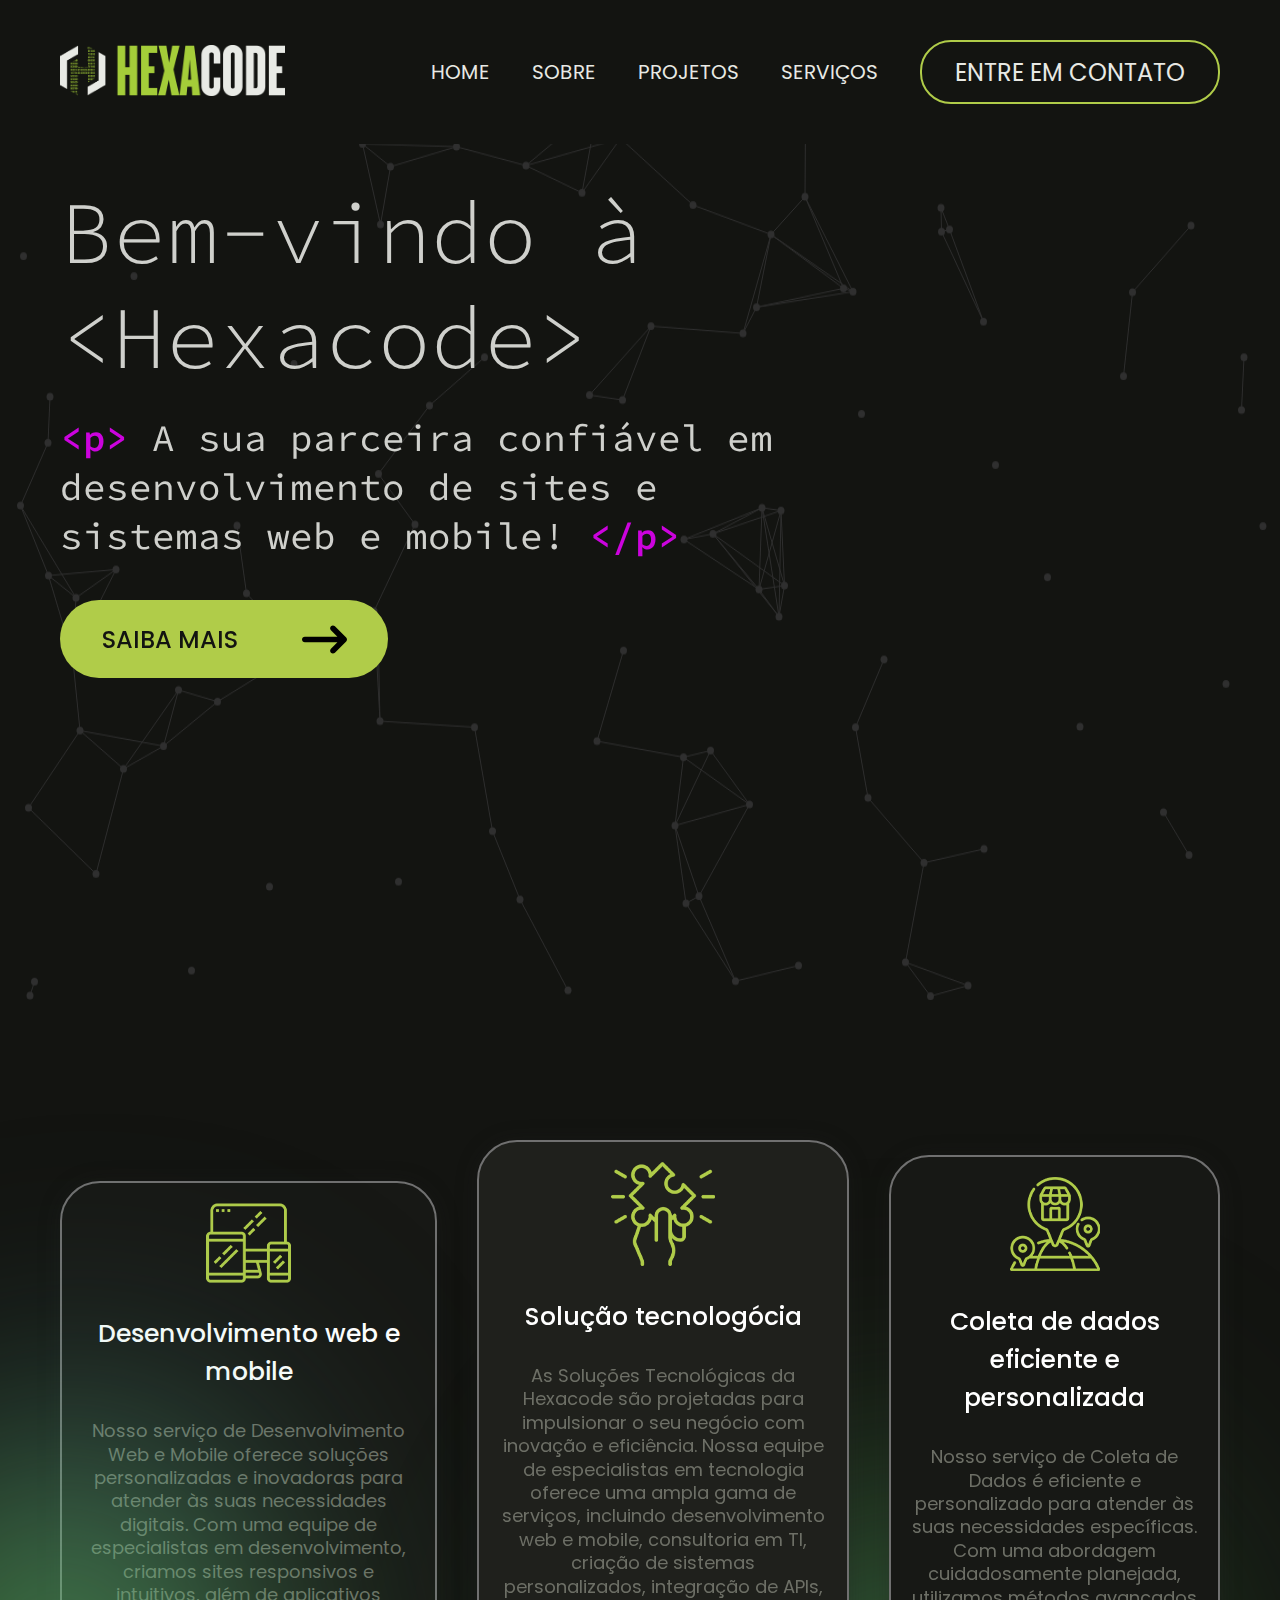
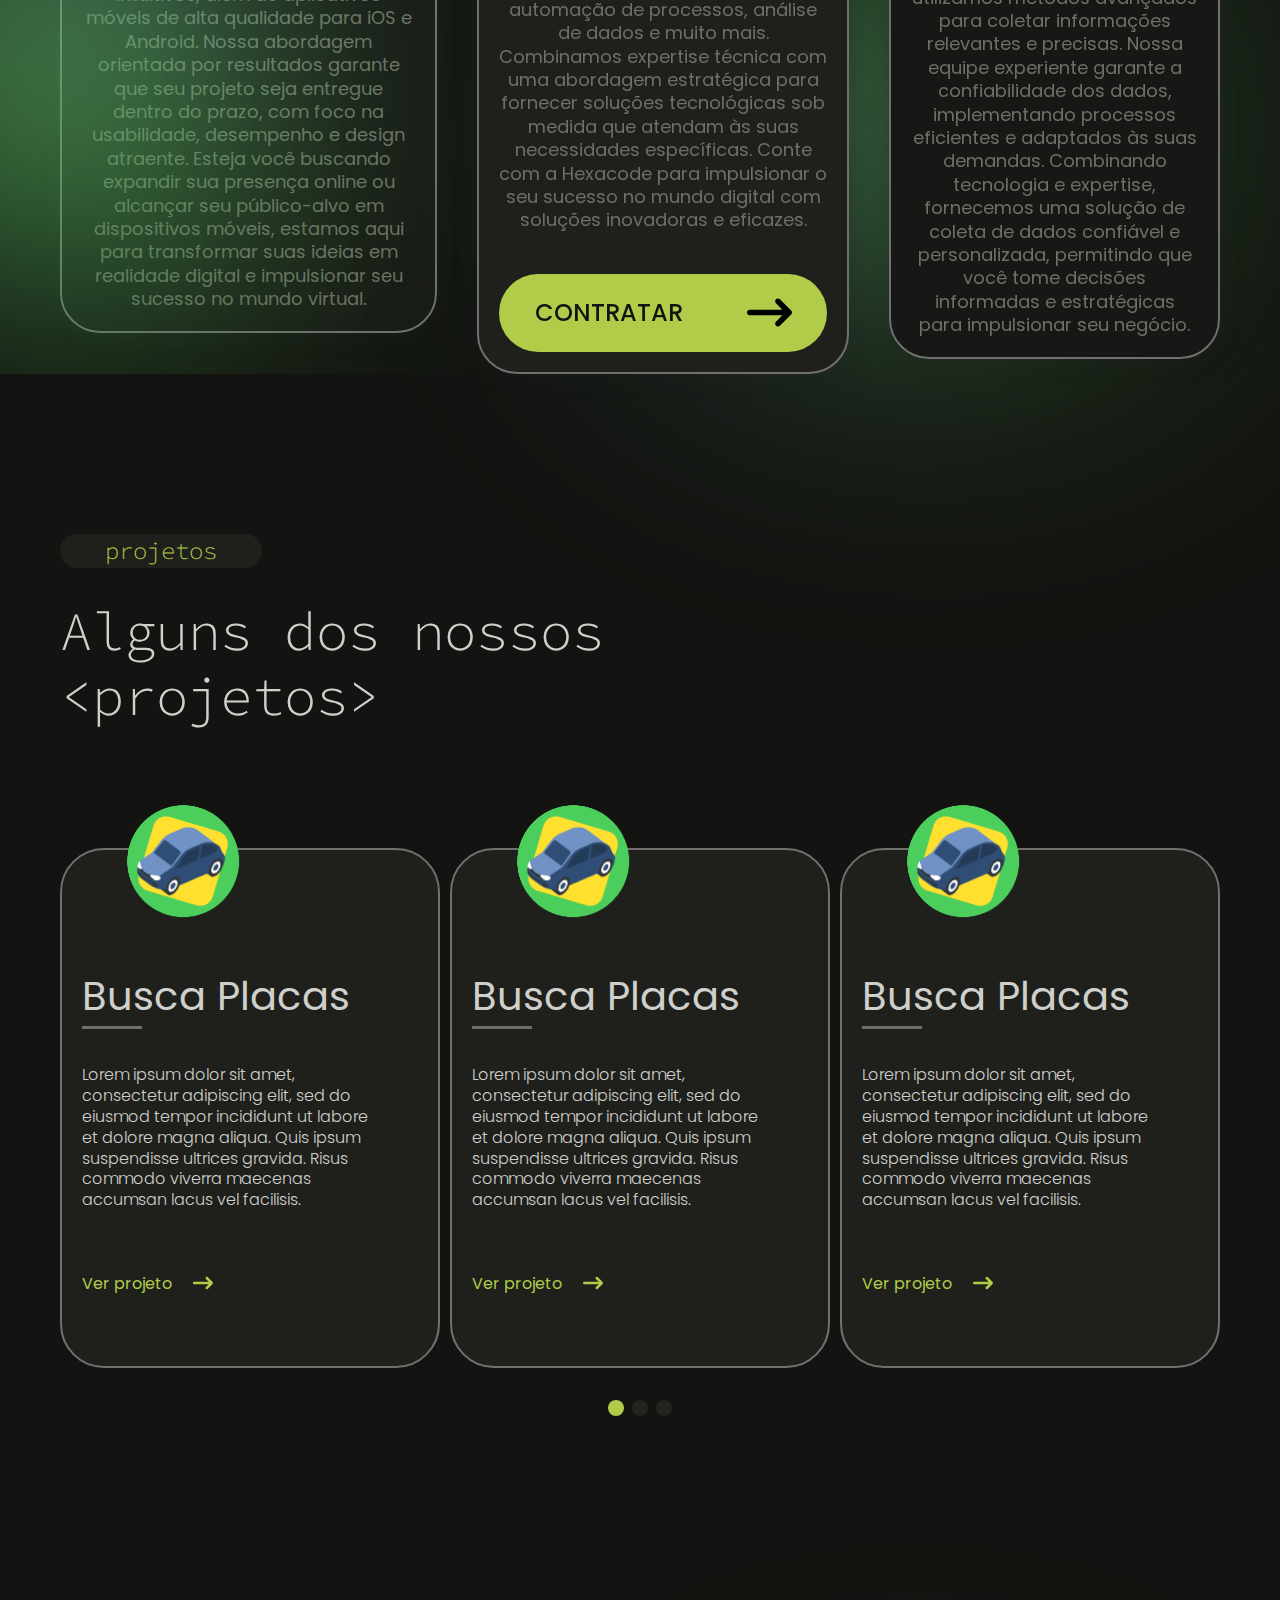
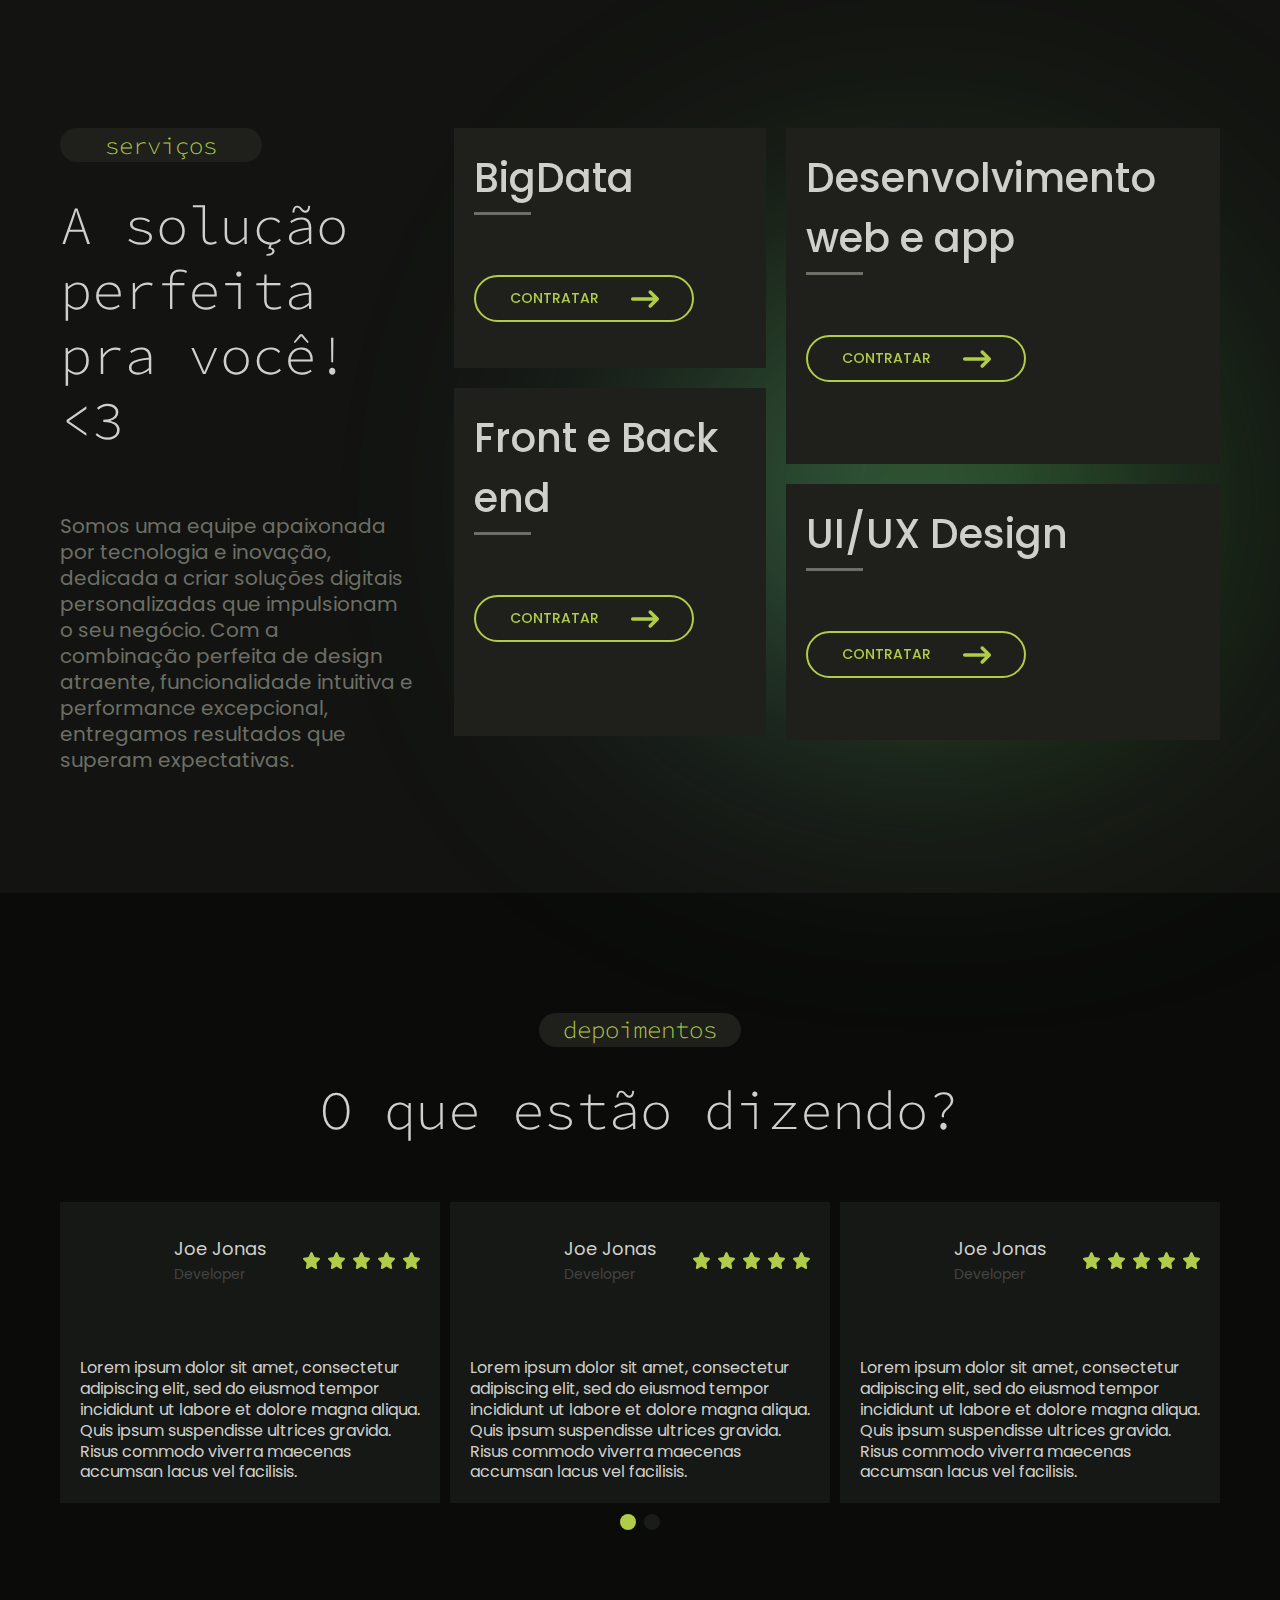
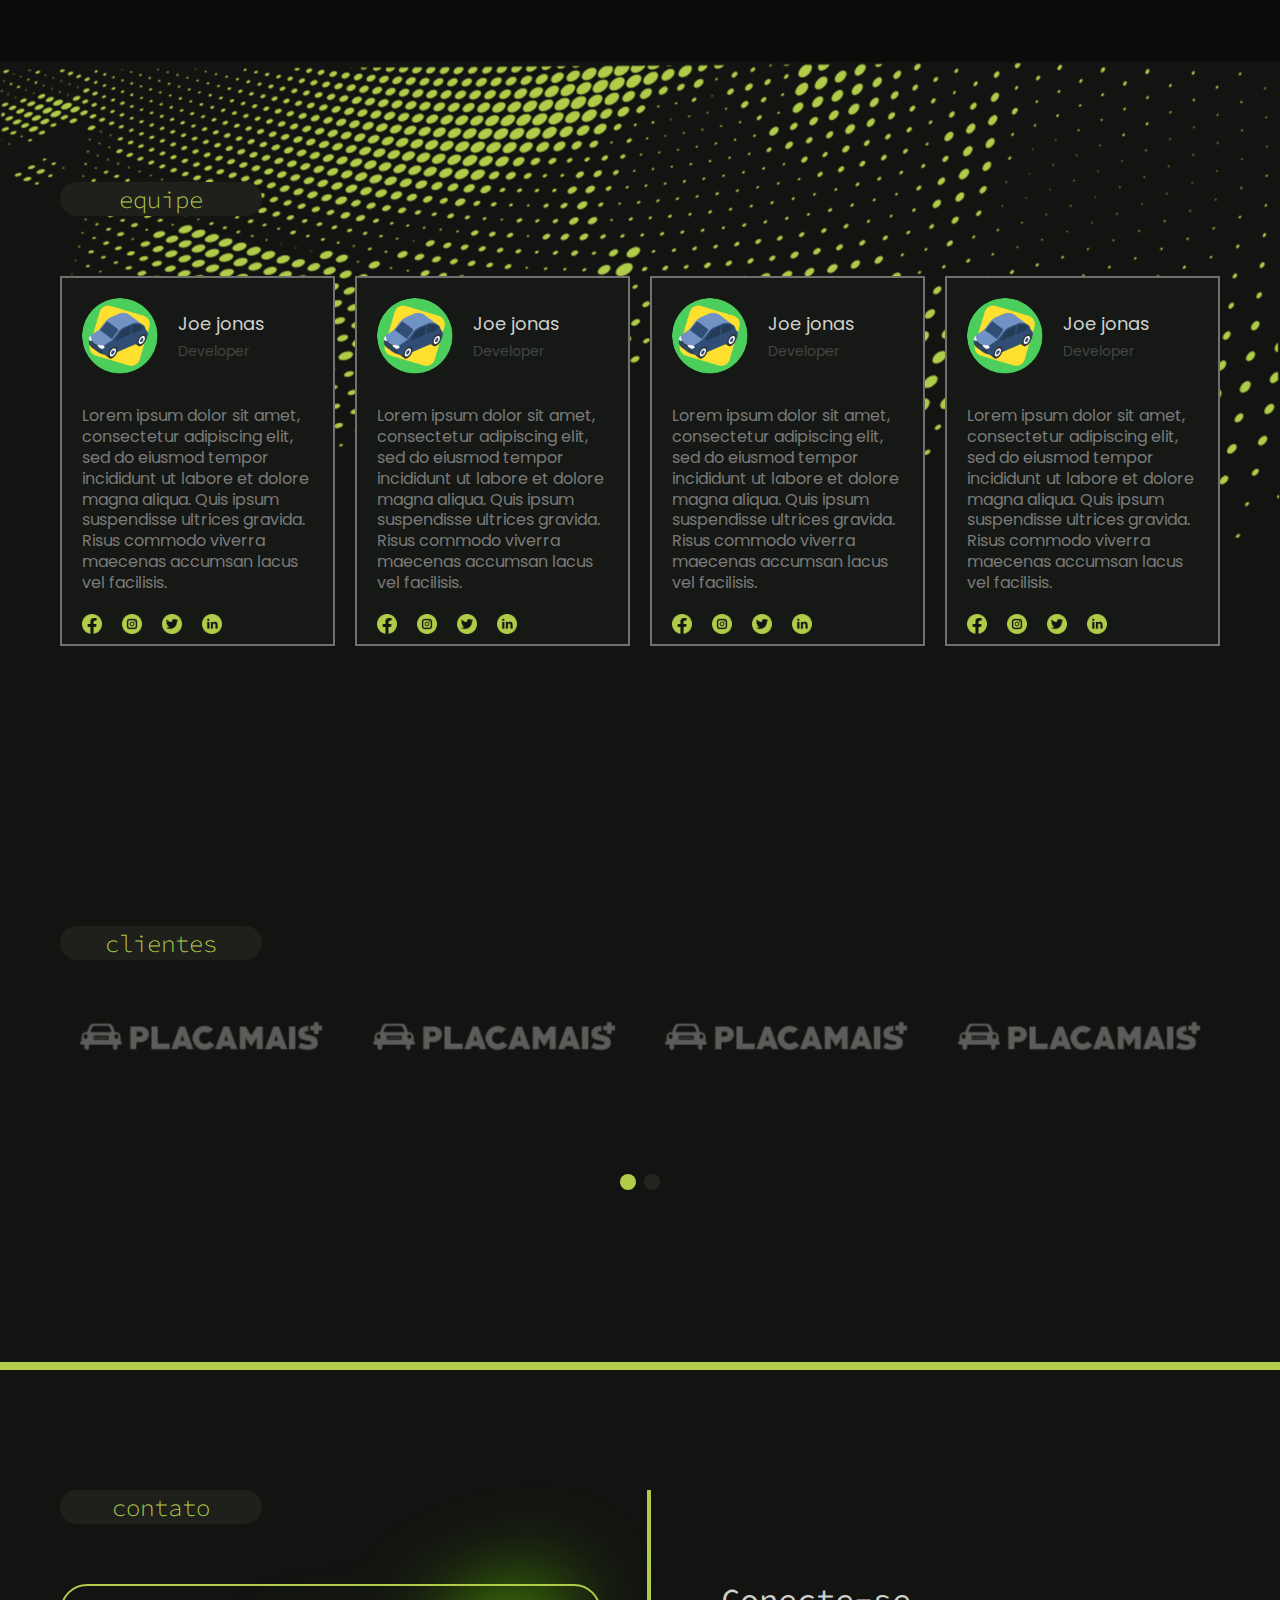
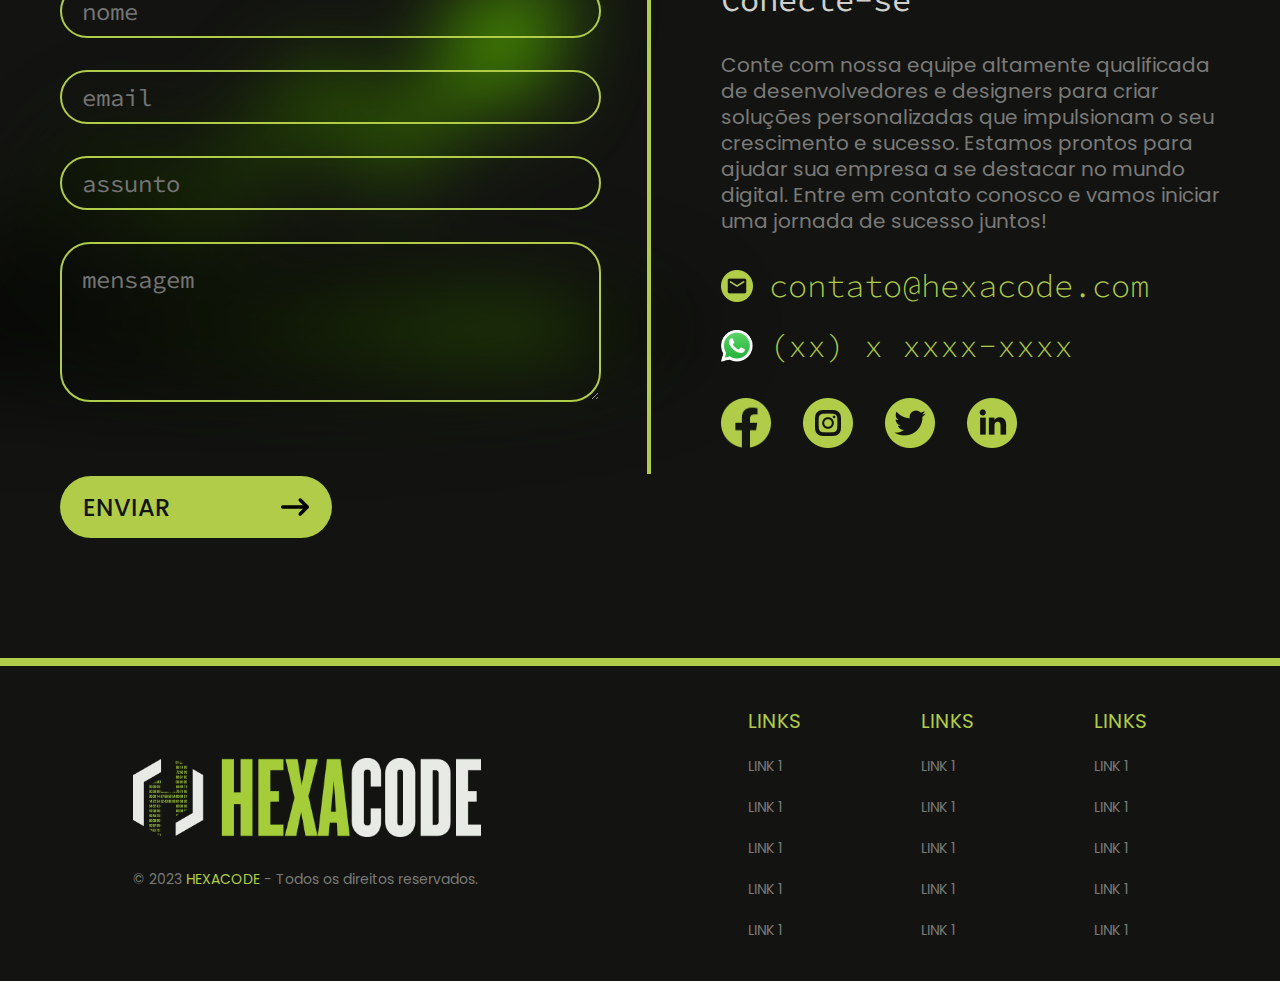
==== commit d40faf53: "add sweet alert" ====
--- a/index.html
+++ b/index.html
@@ -15,6 +15,8 @@
       rel="stylesheet"
       href="https://cdn.jsdelivr.net/npm/swiper@10/swiper-bundle.min.css"
     />
+    <link rel="stylesheet" href="sweetalert2.min.css" />
+
     <link rel="stylesheet" href="./css/style.css" />
     <script src="./js/demo.js"></script>
     <script src="./js/jquery-1.11.1.min.js"></script>
@@ -111,7 +113,10 @@
           <span id="hexacode-sub-title-text"></span>
           <span id="hexacode-sub-title-p-2"></span>
         </p>
-        <button class="hexacode-section-1-button-more-information">
+        <button
+          class="hexacode-section-1-button-more-information"
+          onclick="scrollToSection('contact')"
+        >
           Saiba mais
           <img src="./assets/icons/arrow-right-long-solid.svg" alt="" />
         </button>
@@ -1076,8 +1081,9 @@
             </div>
             <div class="swiper-slide">
               <div class="clients-item">
-                <a href="/" target="_blank"> </a>
-                <img src="./assets/icons/client-placa-mais.png" alt="" />
+                <a href="/" target="_blank">
+                  <img src="./assets/icons/client-placa-mais.png" alt="" />
+                </a>
               </div>
             </div>
             <div class="swiper-slide">
@@ -1266,53 +1272,6 @@
         </div>
       </div>
     </footer>
-
-    <!-- modal-loading -->
-    <div class="modal-loading-container" id="modalLoading">
-      <div class="modal-loading-content">
-        <div class="lds-dual-ring"></div>
-        <p>Aguarde estamos carregando suas informações...</p>
-      </div>
-    </div>
-    <!-- modal de sucesso -->
-    <div class="modal-success-container" id="modalSuccess">
-      <div class="modal-success-content">
-        <div class="icon-close-modal-container close-modal-success">
-          <img src="./assets/icons/xmark-solid.svg" alt="" />
-        </div>
-        <div class="icon-success-container">
-          <img src="./assets/icons/check-icon-white.svg" alt="" />
-        </div>
-        <p>Mensagem enviada com sucesso!</p>
-        <p class="message-2">
-          Lorem ipsum dolor sit amet consectetur adipisicing elit. Veniam
-          obcaecati esse repellat aperiam! Odit adipisci placeat eaque amet
-          quam.
-        </p>
-
-        <button class="button-close-modal close-modal-success">Fechar</button>
-      </div>
-    </div>
-    <!-- modal de erro -->
-    <div class="modal-error-container" id="modalError">
-      <div class="modal-error-content">
-        <div class="icon-close-modal-container close-modal-error">
-          <img src="./assets/icons/xmark-solid.svg" alt="" />
-        </div>
-        <div class="icon-error-container">
-          <img src="./assets/icons/xmark-solid.svg" alt="" />
-        </div>
-        <p>Ops! Parece que ocorreu um erro</p>
-        <p class="message-2">
-          Lorem ipsum dolor sit amet consectetur adipisicing elit. Veniam
-          obcaecati esse repellat aperiam! Odit adipisci placeat eaque amet
-          quam.
-        </p>
-
-        <button class="button-close-modal close-modal-error">Fechar</button>
-      </div>
-    </div>
-    <div></div>
     <!-- Slider main container -->
   </body>
 </html>
@@ -1321,6 +1280,9 @@
 <script src="https://cdn.jsdelivr.net/npm/glider-js/glider.min.js"></script>
 <script src="https://unpkg.com/accordion-js@3.3.4/dist/accordion.min.js"></script>
 <script src="https://cdn.jsdelivr.net/npm/swiper@10/swiper-bundle.min.js"></script>
+<script src="https://cdn.jsdelivr.net/npm/sweetalert2@11"></script>
+
+<script></script>
 
 <!-- script slide - swiper-->
 <script>
@@ -1513,25 +1475,29 @@
   function handleSubmitContact(e) {
     e.preventDefault();
 
-    const modalLoading = document.getElementById('modalLoading');
-    modalLoading.classList.add('visible');
-    const buttonsNone = document.querySelectorAll('body');
-    buttonsNone.forEach((body) => {
-      body.classList.add('events-none');
-    });
-
-    setTimeout(() => {
-      modalLoading.classList.remove('visible');
-      buttonsNone.forEach((body) => {
-        body.classList.remove('events-none');
+    // lógica deve ser montada para chamar o loading durante a request e depois
+    // mostra o loading
+    Swal.showLoading();
+
+    // Simule uma tarefa que demora 3 segundos (por exemplo)
+    setTimeout(function () {
+      // tira loading
+      Swal.hideLoading();
+
+      // Mostra uma mensagem de sucesso após o carregamento
+      Swal.fire({
+        title: 'Sucesso!',
+        text: 'Sua mensagem foi enviada com sucesso, aguarde o nosso contato!',
+        icon: 'success',
+        confirmButtonText: 'Fechar',
       });
-      const modalSuccess = document.getElementById('modalSuccess');
-      modalSuccess.classList.add('visible');
-    }, [3000]);
-
-    // controle de erro futuro
-    // const modalError = document.getElementById('modalError');
-    // modalError.classList.add('visible');
+      // Swal.fire({
+      //   title: 'Erro!',
+      //   text: 'Ops! Parece que deu um erro, tente novamente!',
+      //   icon: 'error',
+      //   confirmButtonText: 'Fechar',
+      // });
+    }, 3000);
   }
 
   const submitContact = document.getElementById('form-contact');
--- a/css/style.css
+++ b/css/style.css
@@ -12,6 +12,7 @@
 @import url(./global/modal-loading.css);
 @import url(./global/modal-success.css);
 @import url(./global/modal-error.css);
+@import url(./global/sweet-alert.css);
 
 .swiper {
   width: 100%;
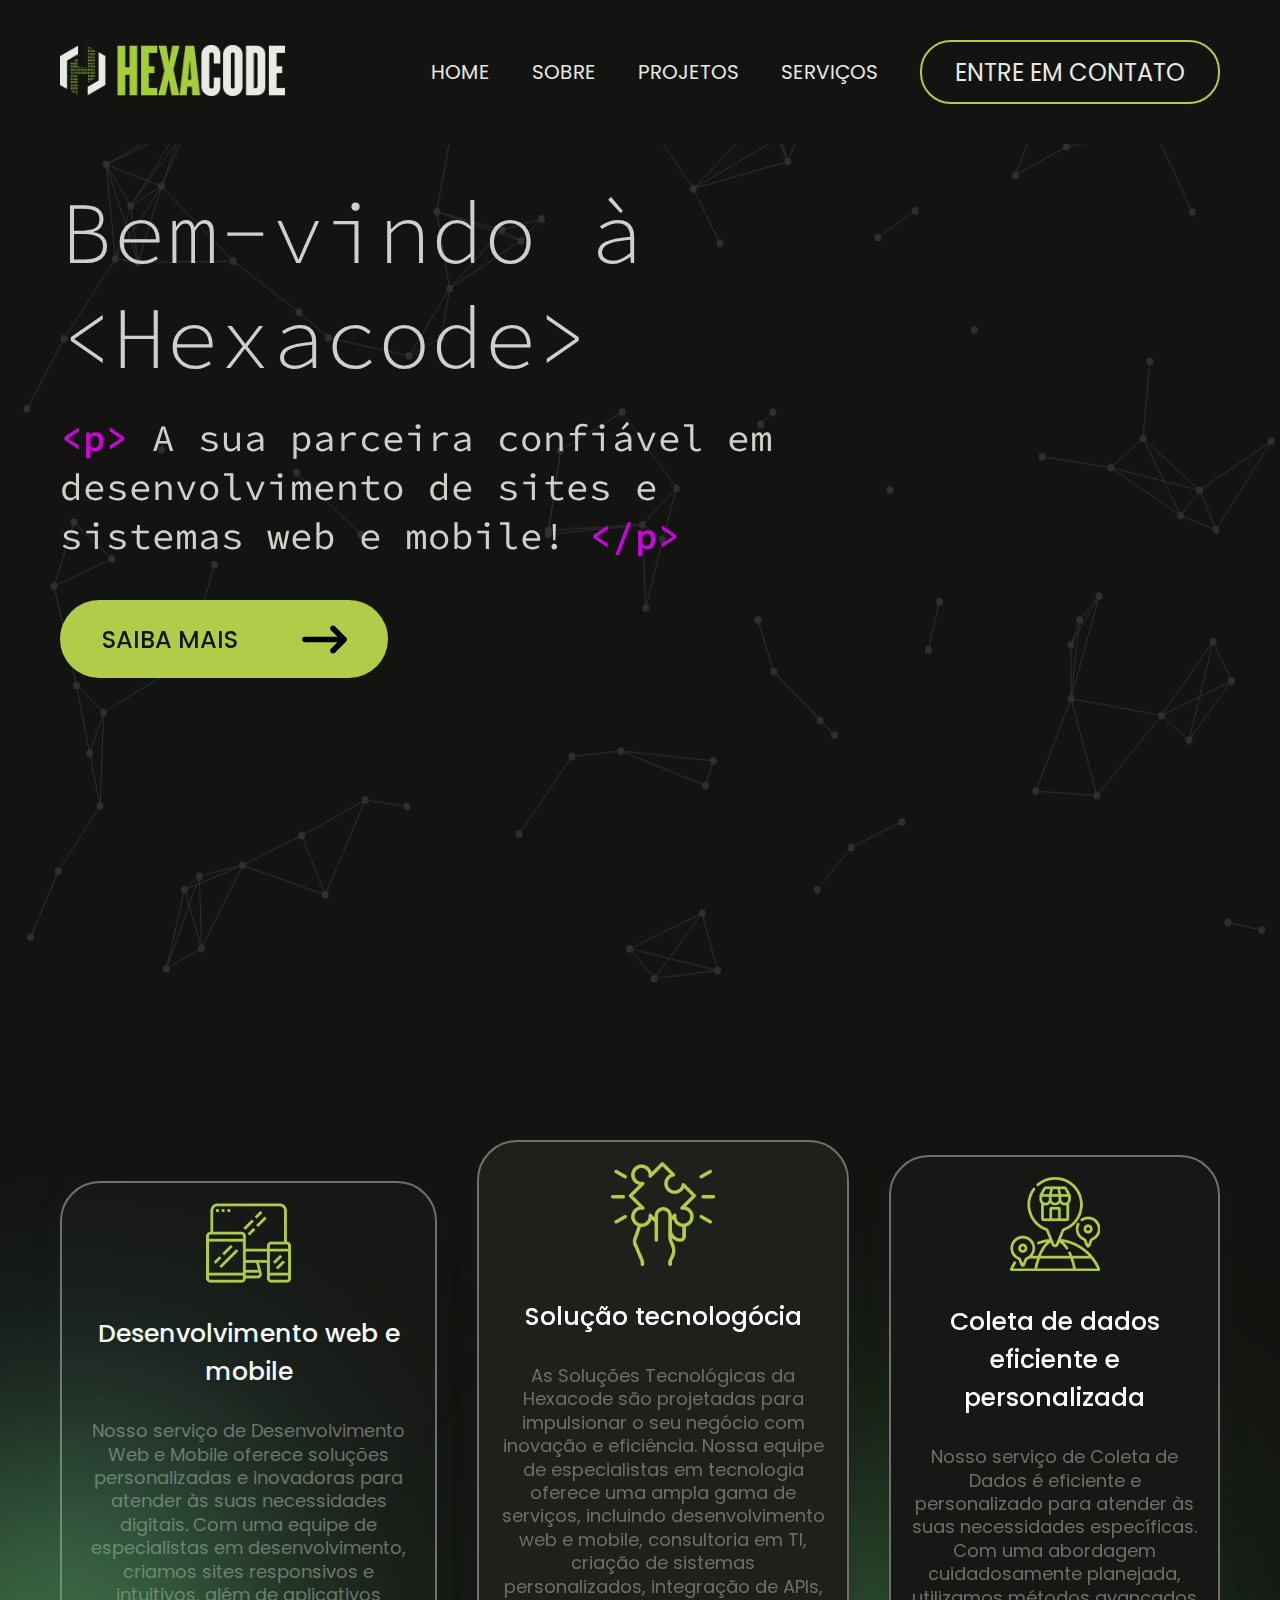
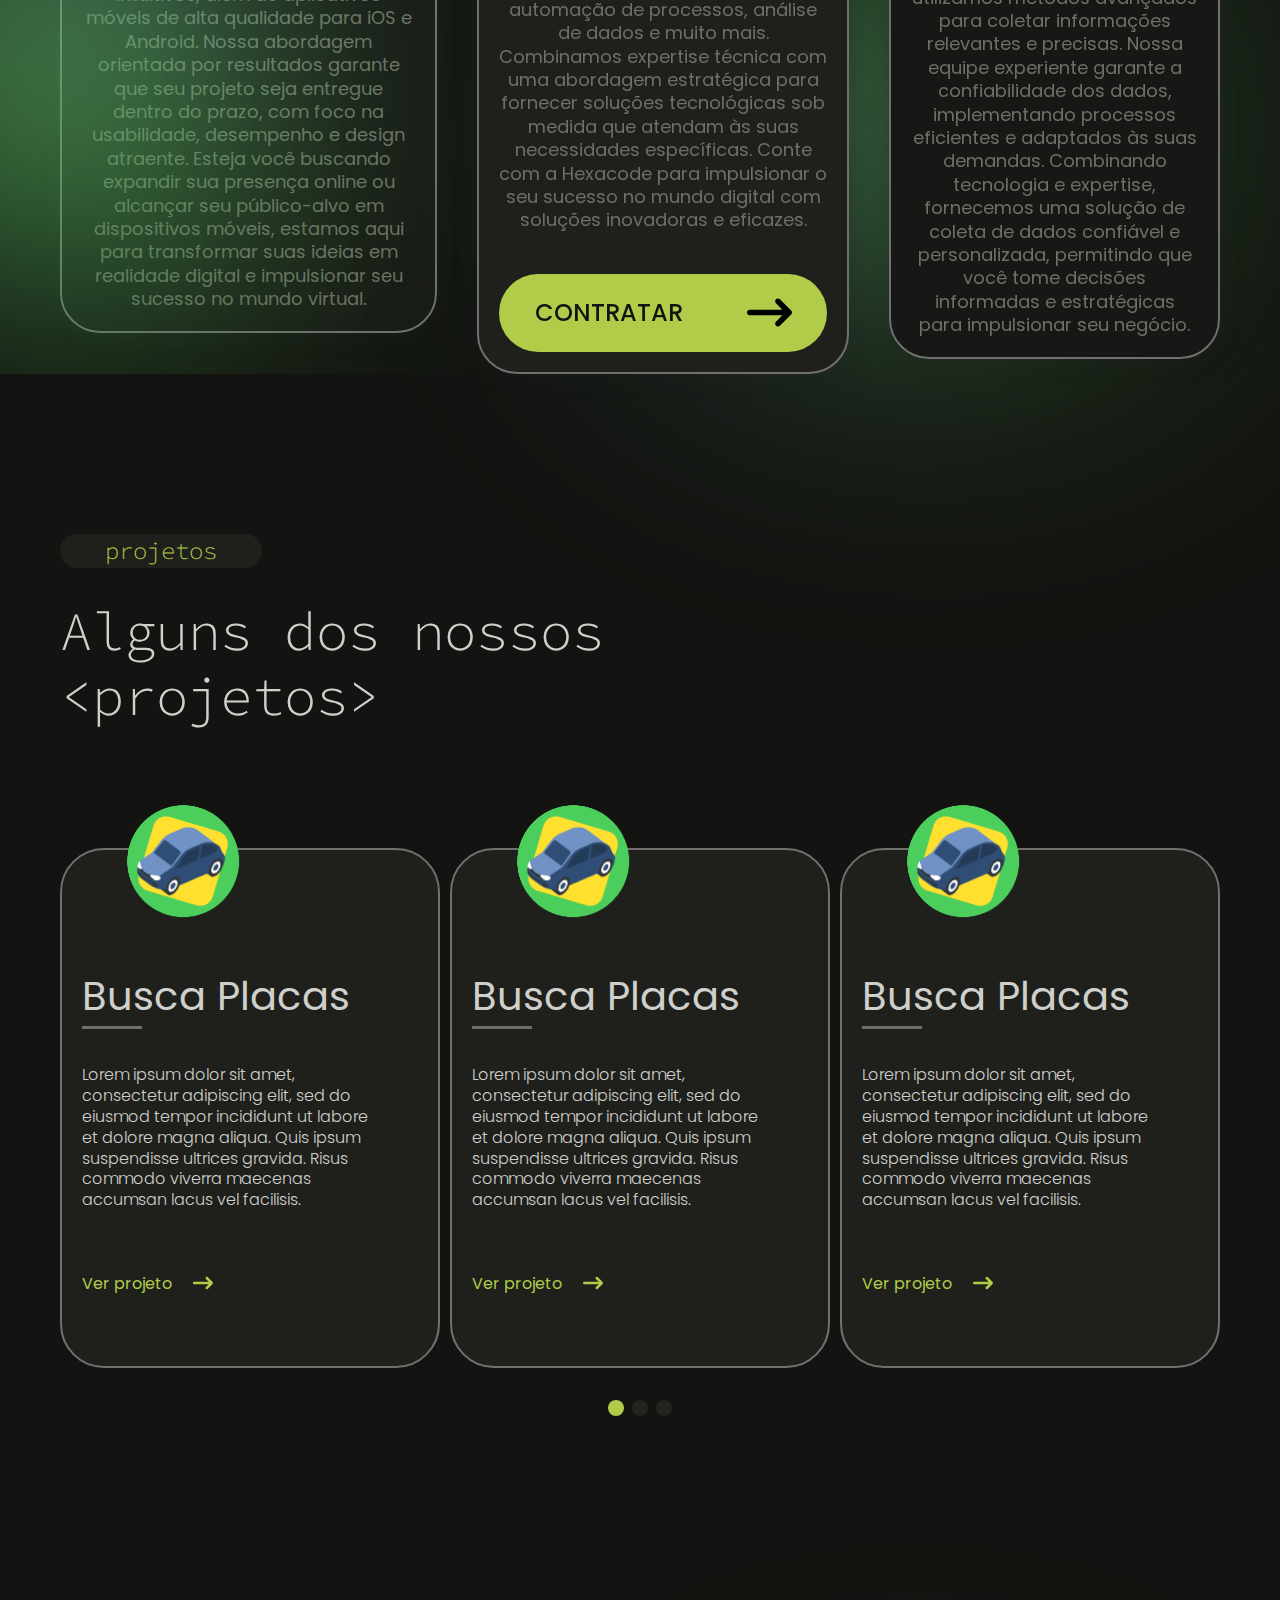
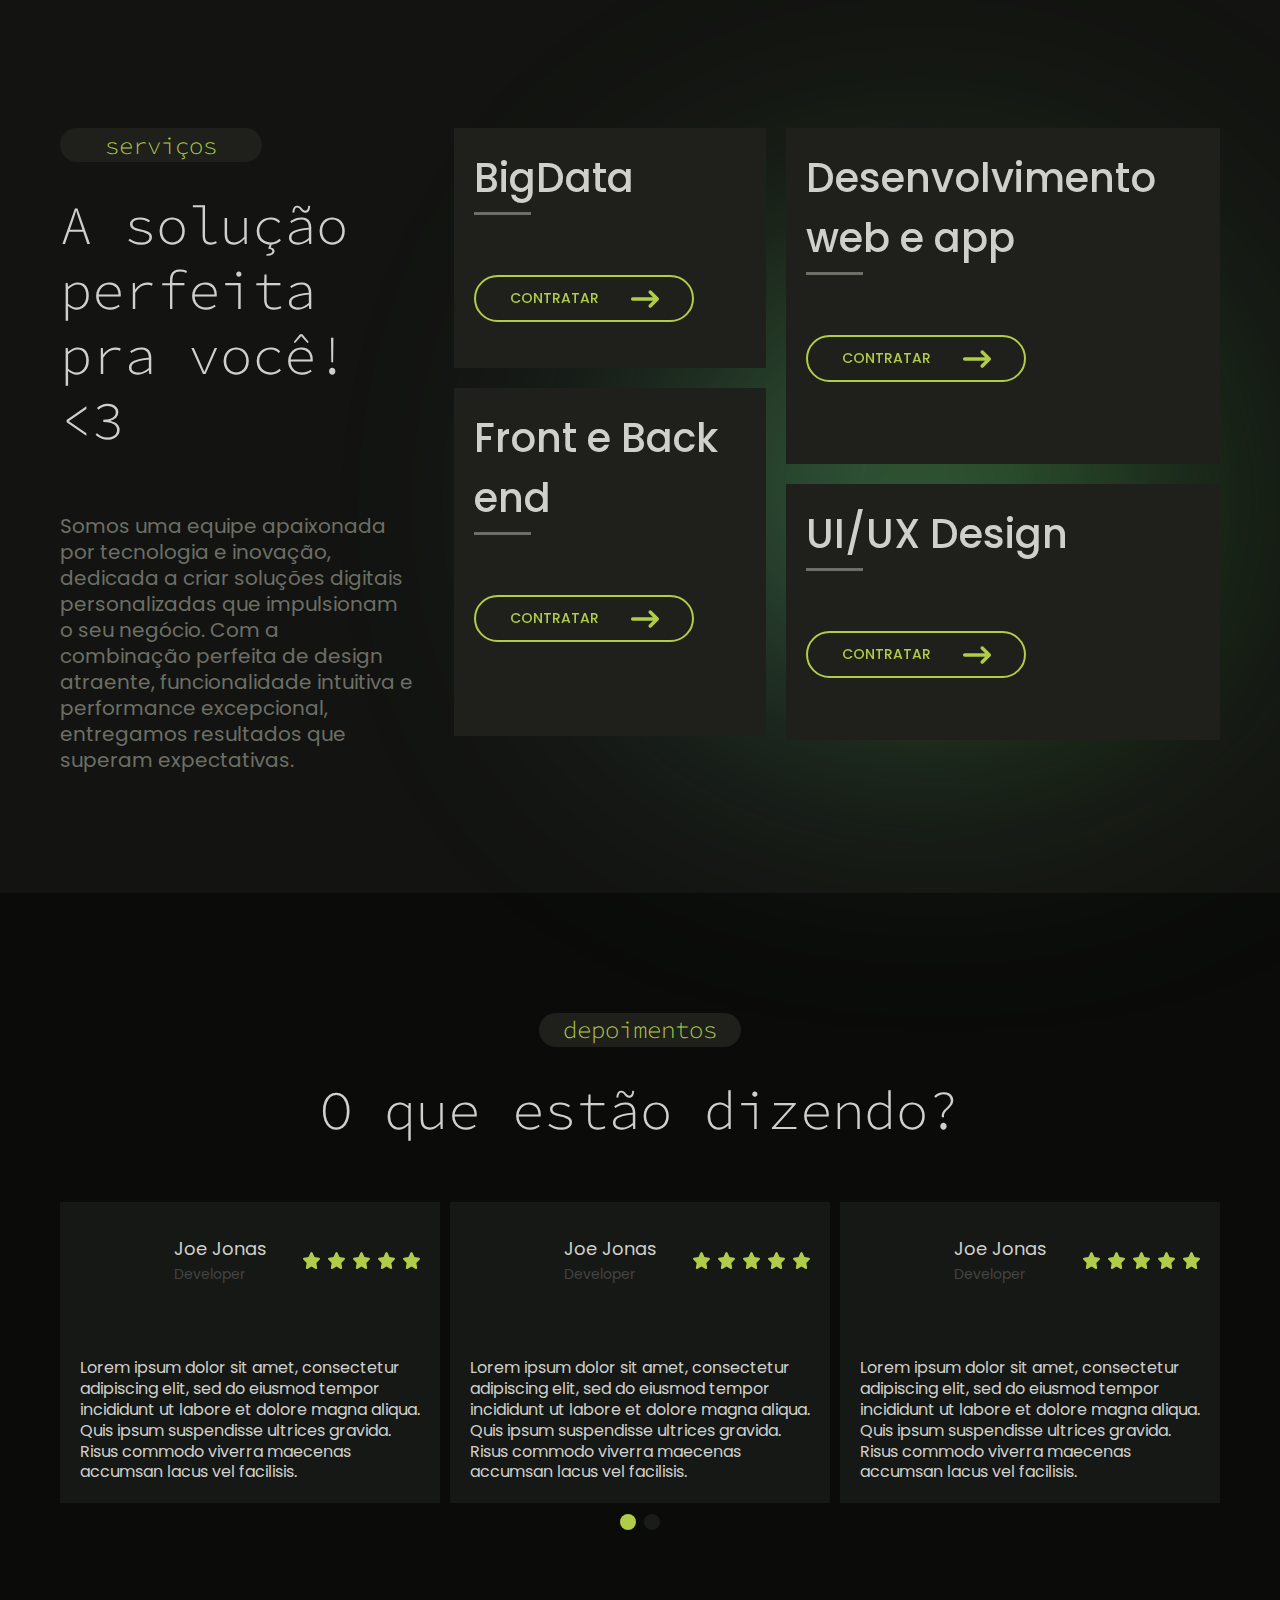
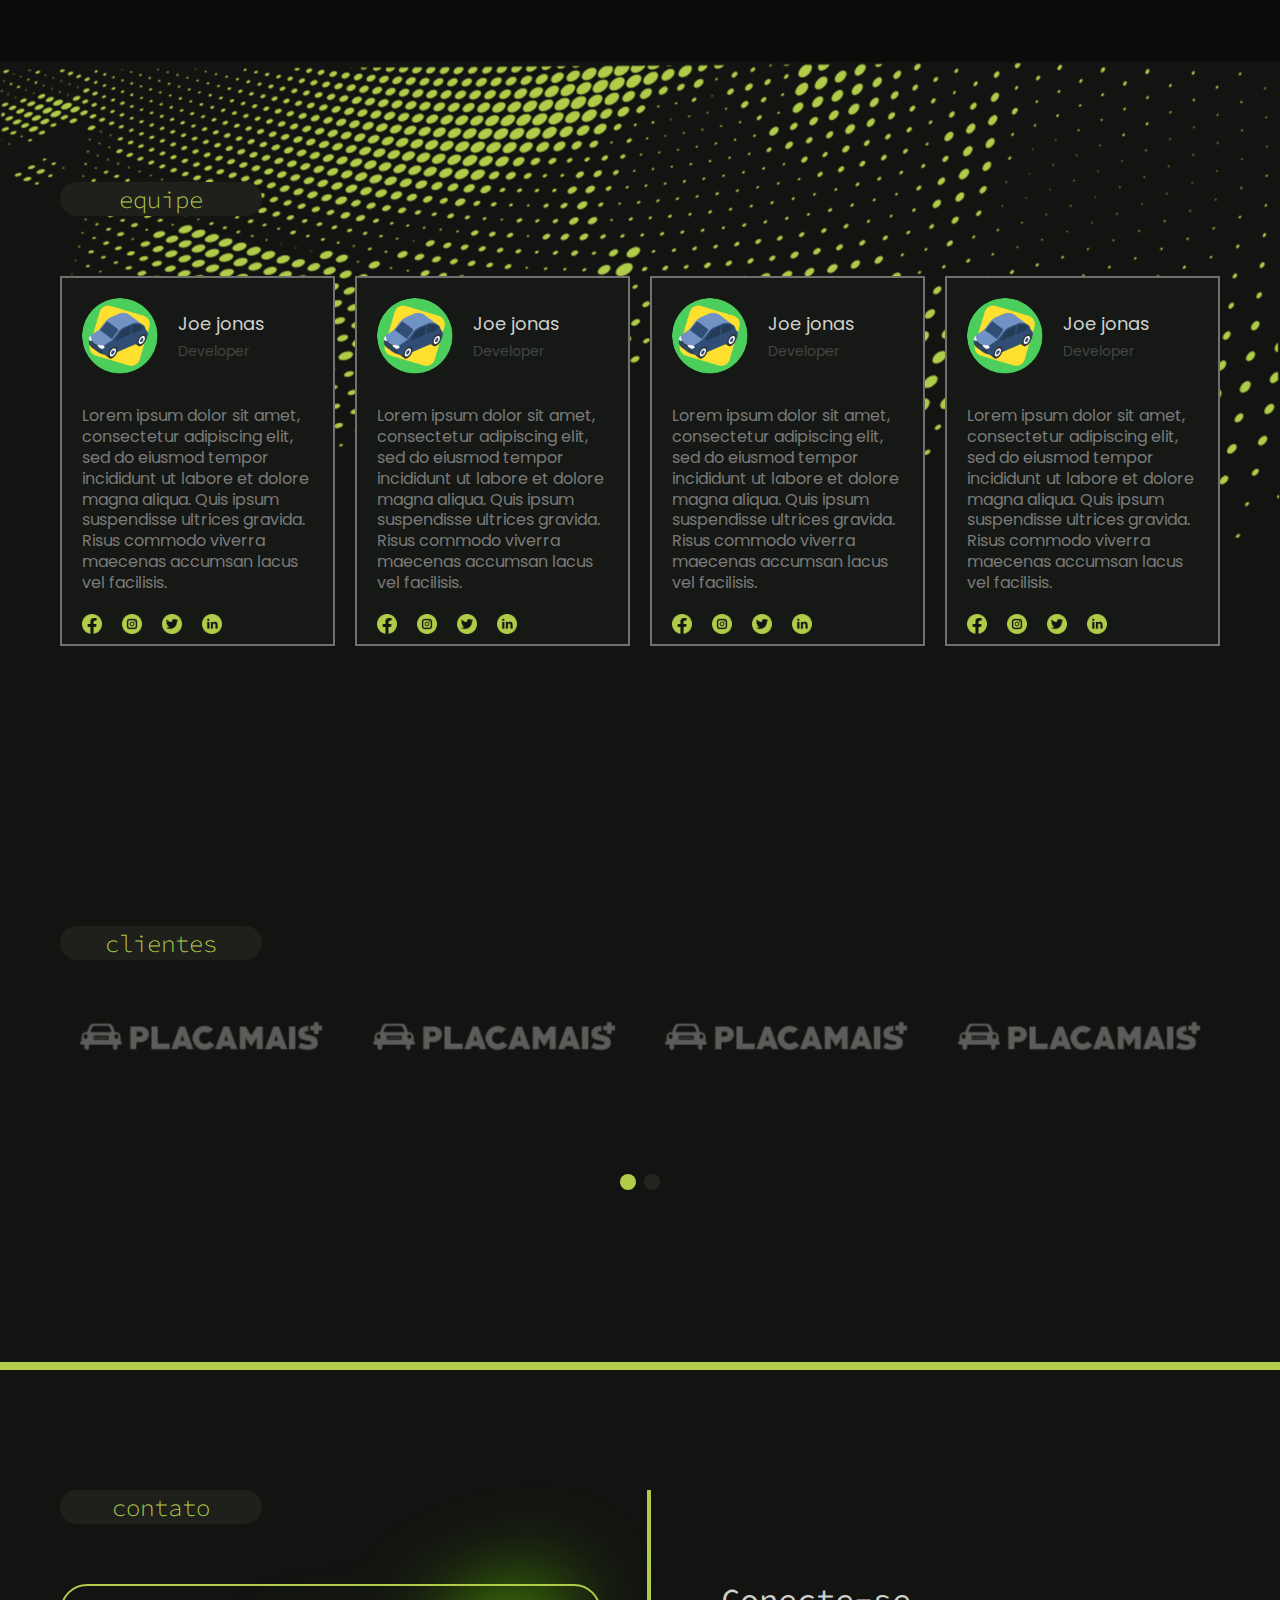
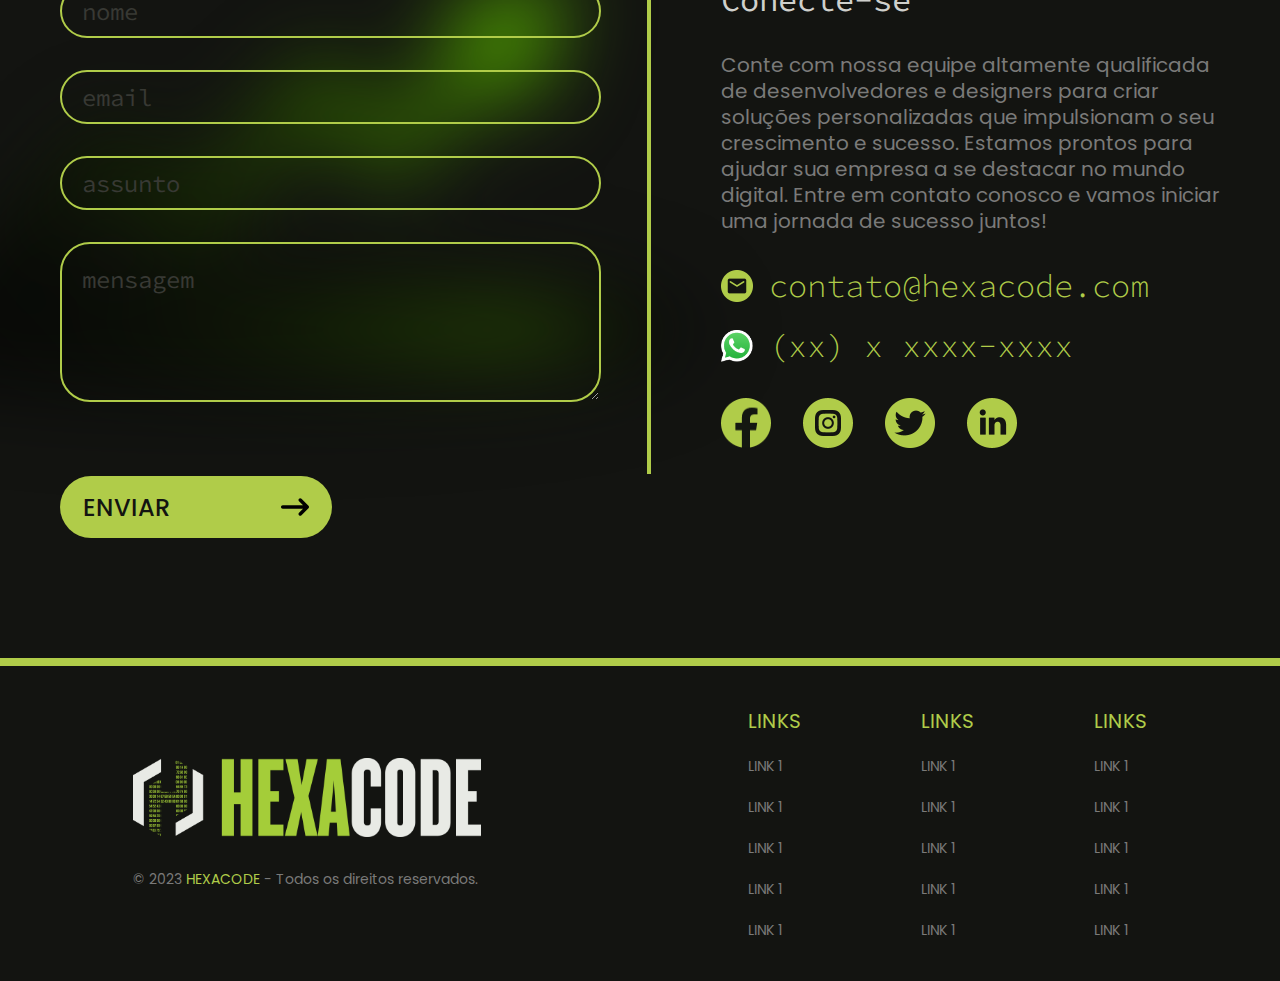
==== commit a50fd0e5: "trocando cor do texto dos input + troca do bg autocomplete" ====
--- a/index.html
+++ b/index.html
@@ -164,7 +164,10 @@
               específicas. Conte com a Hexacode para impulsionar o seu sucesso
               no mundo digital com soluções inovadoras e eficazes.
             </p>
-            <button class="hexacode-section-1-card-main-button">
+            <button
+              class="hexacode-section-1-card-main-button"
+              onclick="scrollToSection('contact')"
+            >
               Contratar
               <img src="./assets/icons/arrow-right-long-solid.svg" alt="" />
             </button>
@@ -270,7 +273,10 @@
                     aliqua. Quis ipsum suspendisse ultrices gravida. Risus
                     commodo viverra maecenas accumsan lacus vel facilisis.
                   </p>
-                  <a href="https://placamais.com.br/" class="link"
+                  <a
+                    href="https://placamais.com.br/"
+                    class="link"
+                    target="_blank"
                     >Ver projeto
                     <img
                       width="30px"
@@ -297,7 +303,10 @@
                     aliqua. Quis ipsum suspendisse ultrices gravida. Risus
                     commodo viverra maecenas accumsan lacus vel facilisis.
                   </p>
-                  <a href="https://placamais.com.br/" class="link"
+                  <a
+                    href="https://placamais.com.br/"
+                    class="link"
+                    target="_blank"
                     >Ver projeto
                     <img
                       width="30px"
@@ -324,7 +333,10 @@
                     aliqua. Quis ipsum suspendisse ultrices gravida. Risus
                     commodo viverra maecenas accumsan lacus vel facilisis.
                   </p>
-                  <a href="https://placamais.com.br/" class="link"
+                  <a
+                    href="https://placamais.com.br/"
+                    class="link"
+                    target="_blank"
                     >Ver projeto
                     <img
                       width="30px"
@@ -351,7 +363,10 @@
                     aliqua. Quis ipsum suspendisse ultrices gravida. Risus
                     commodo viverra maecenas accumsan lacus vel facilisis.
                   </p>
-                  <a href="https://placamais.com.br/" class="link"
+                  <a
+                    href="https://placamais.com.br/"
+                    class="link"
+                    target="_blank"
                     >Ver projeto
                     <img
                       width="30px"
@@ -378,7 +393,10 @@
                     aliqua. Quis ipsum suspendisse ultrices gravida. Risus
                     commodo viverra maecenas accumsan lacus vel facilisis.
                   </p>
-                  <a href="https://placamais.com.br/" class="link"
+                  <a
+                    href="https://placamais.com.br/"
+                    class="link"
+                    target="_blank"
                     >Ver projeto
                     <img
                       width="30px"
@@ -405,7 +423,10 @@
                     aliqua. Quis ipsum suspendisse ultrices gravida. Risus
                     commodo viverra maecenas accumsan lacus vel facilisis.
                   </p>
-                  <a href="https://placamais.com.br/" class="link"
+                  <a
+                    href="https://placamais.com.br/"
+                    class="link"
+                    target="_blank"
                     >Ver projeto
                     <img
                       width="30px"
@@ -432,7 +453,10 @@
                     aliqua. Quis ipsum suspendisse ultrices gravida. Risus
                     commodo viverra maecenas accumsan lacus vel facilisis.
                   </p>
-                  <a href="https://placamais.com.br/" class="link"
+                  <a
+                    href="https://placamais.com.br/"
+                    class="link"
+                    target="_blank"
                     >Ver projeto
                     <img
                       width="30px"
@@ -459,7 +483,10 @@
                     aliqua. Quis ipsum suspendisse ultrices gravida. Risus
                     commodo viverra maecenas accumsan lacus vel facilisis.
                   </p>
-                  <a href="https://placamais.com.br/" class="link"
+                  <a
+                    href="https://placamais.com.br/"
+                    class="link"
+                    target="_blank"
                     >Ver projeto
                     <img
                       width="30px"
@@ -473,135 +500,6 @@
             </div>
             <div class="swiper-pagination project-pagination"></div>
           </div>
-          <!-- <div>
-            <ul class="glider">
-              <li class="project-item">
-                <div class="icon-container">
-                  <img
-                    src="./assets/icons/projetos-icon-buscplacas.png"
-                    alt=""
-                    class="icon"
-                  />
-                </div>
-                <span class="name">Busca Placas</span>
-                <p class="text">
-                  Lorem ipsum dolor sit amet, consectetur adipiscing elit, sed
-                  do eiusmod tempor incididunt ut labore et dolore magna aliqua.
-                  Quis ipsum suspendisse ultrices gravida. Risus commodo viverra
-                  maecenas accumsan lacus vel facilisis.
-                </p>
-                <a href="https://placamais.com.br/" class="link"
-                  >Ver projeto
-                  <img
-                    width="30px"
-                    height="20px"
-                    src="./assets/icons/arrow-right-long-solid-green.svg"
-                    alt=""
-                  />
-                </a>
-              </li>
-              <li class="project-item">
-                <div class="icon-container">
-                  <img
-                    src="./assets/icons/projetos-icon-buscplacas.png"
-                    alt=""
-                    class="icon"
-                  />
-                </div>
-                <span class="name">Busca Placas</span>
-                <p class="text">
-                  Lorem ipsum dolor sit amet, consectetur adipiscing elit, sed
-                  do eiusmod tempor incididunt ut labore et dolore magna aliqua.
-                  Quis ipsum suspendisse ultrices gravida. Risus commodo viverra
-                  maecenas accumsan lacus vel facilisis.
-                </p>
-                <a href="https://placamais.com.br/" class="link"
-                  >Ver projeto
-                  <img
-                    width="30px"
-                    height="20px"
-                    src="./assets/icons/arrow-right-long-solid-green.svg"
-                    alt=""
-                  />
-                </a>
-              </li>
-              <li class="project-item">
-                <div class="icon-container">
-                  <img
-                    src="./assets/icons/projetos-icon-buscplacas.png"
-                    alt=""
-                    class="icon"
-                  />
-                </div>
-                <span class="name">Busca Placas</span>
-                <p class="text">
-                  Lorem ipsum dolor sit amet, consectetur adipiscing elit, sed
-                  do eiusmod tempor incididunt ut labore et dolore magna aliqua.
-                  Quis ipsum suspendisse ultrices gravida. Risus commodo viverra
-                  maecenas accumsan lacus vel facilisis.
-                </p>
-                <a href="https://placamais.com.br/" class="link"
-                  >Ver projeto
-                  <img
-                    width="30px"
-                    height="20px"
-                    src="./assets/icons/arrow-right-long-solid-green.svg"
-                    alt=""
-                  />
-                </a>
-              </li>
-              <li class="project-item">
-                <div class="icon-container">
-                  <img
-                    src="./assets/icons/projetos-icon-buscplacas.png"
-                    alt=""
-                    class="icon"
-                  />
-                </div>
-                <span class="name">Busca Placas</span>
-                <p class="text">
-                  Lorem ipsum dolor sit amet, consectetur adipiscing elit, sed
-                  do eiusmod tempor incididunt ut labore et dolore magna aliqua.
-                  Quis ipsum suspendisse ultrices gravida. Risus commodo viverra
-                  maecenas accumsan lacus vel facilisis.
-                </p>
-                <a href="https://placamais.com.br/" class="link"
-                  >Ver projeto
-                  <img
-                    width="30px"
-                    height="20px"
-                    src="./assets/icons/arrow-right-long-solid-green.svg"
-                    alt=""
-                  />
-                </a>
-              </li>
-              <li class="project-item">
-                <div class="icon-container">
-                  <img
-                    src="./assets/icons/projetos-icon-buscplacas.png"
-                    alt=""
-                    class="icon"
-                  />
-                </div>
-                <span class="name">Busca Placas</span>
-                <p class="text">
-                  Lorem ipsum dolor sit amet, consectetur adipiscing elit, sed
-                  do eiusmod tempor incididunt ut labore et dolore magna aliqua.
-                  Quis ipsum suspendisse ultrices gravida. Risus commodo viverra
-                  maecenas accumsan lacus vel facilisis.
-                </p>
-                <a href="https://placamais.com.br/" class="link"
-                  >Ver projeto
-                  <img
-                    width="30px"
-                    height="20px"
-                    src="./assets/icons/arrow-right-long-solid-green.svg"
-                    alt=""
-                  />
-                </a>
-              </li>
-            </ul>
-          </div> -->
         </div>
       </div>
     </section>
@@ -623,7 +521,7 @@
           <div class="services-column-1">
             <div class="services-item services-big-data">
               <h2 class="title">BigData</h2>
-              <button class="button">
+              <button class="button" onclick="scrollToSection('contact')">
                 Contratar
                 <img
                   src="./assets/icons/arrow-right-long-solid-green.svg"
@@ -634,7 +532,7 @@
             </div>
             <div class="services-item services-front-back">
               <h2 class="title">Front e Back end</h2>
-              <button class="button">
+              <button class="button" onclick="scrollToSection('contact')">
                 Contratar
                 <img
                   src="./assets/icons/arrow-right-long-solid-green.svg"
@@ -647,7 +545,7 @@
           <div class="services-column-2">
             <div class="services-item services-web-app">
               <h2 class="title">Desenvolvimento web e app</h2>
-              <button class="button">
+              <button class="button" onclick="scrollToSection('contact')">
                 Contratar
                 <img
                   src="./assets/icons/arrow-right-long-solid-green.svg"
@@ -658,7 +556,7 @@
             </div>
             <div class="services-item services-design">
               <h2 class="title">UI/UX Design</h2>
-              <button class="button">
+              <button class="button" onclick="scrollToSection('contact')">
                 Contratar
                 <img
                   src="./assets/icons/arrow-right-long-solid-green.svg"
@@ -1132,12 +1030,11 @@
               placeholder="nome"
             />
             <input
-              required
               type="email"
+              id="email"
               name="email"
-              id="email"
+              placeholder="email"
               class="input"
-              placeholder="email"
             />
             <input
               required
@@ -1281,8 +1178,6 @@
 <script src="https://unpkg.com/accordion-js@3.3.4/dist/accordion.min.js"></script>
 <script src="https://cdn.jsdelivr.net/npm/swiper@10/swiper-bundle.min.js"></script>
 <script src="https://cdn.jsdelivr.net/npm/sweetalert2@11"></script>
-
-<script></script>
 
 <!-- script slide - swiper-->
 <script>
@@ -1462,10 +1357,6 @@
   function scrollToSection(id) {
     const section = document.getElementById(id);
 
-    // if (!section) {
-    //   window.location.pathname('/');
-    // }
-
     section.scrollIntoView({
       block: 'center',
       behavior: 'smooth',
@@ -1502,28 +1393,6 @@
 
   const submitContact = document.getElementById('form-contact');
   submitContact.addEventListener('submit', handleSubmitContact);
-
-  function handleCloseModalSuccess() {
-    const modalSuccess = document.getElementById('modalSuccess');
-    modalSuccess.classList.remove('visible');
-  }
-
-  const buttonCloseModalSuccess = document.querySelectorAll(
-    '.close-modal-success'
-  );
-  buttonCloseModalSuccess.forEach((button) => {
-    button.addEventListener('click', handleCloseModalSuccess);
-  });
-
-  function handleCloseModalError() {
-    const modalError = document.getElementById('modalError');
-    modalError.classList.remove('visible');
-  }
-
-  const buttonCloseModalError = document.querySelectorAll('.close-modal-error');
-  buttonCloseModalError.forEach((button) => {
-    button.addEventListener('click', handleCloseModalError);
-  });
 </script>
 
 <script>
--- a/css/style.css
+++ b/css/style.css
@@ -14,6 +14,22 @@
 @import url(./global/modal-error.css);
 @import url(./global/sweet-alert.css);
 
+/* retirar o background branco padrão do autocomplete do google */
+input:-webkit-autofill,
+input:-webkit-autofill:hover,
+input:-webkit-autofill:focus,
+textarea:-webkit-autofill,
+textarea:-webkit-autofill:hover textarea:-webkit-autofill:focus,
+select:-webkit-autofill,
+select:-webkit-autofill:hover,
+select:-webkit-autofill:focus {
+  border: 1px solid white;
+  -webkit-text-fill-color: #f2f2f2 !important;
+  -webkit-box-shadow: 0 0 10px rgba(0, 0, 0, 0) !important;
+  transition: background-color 5000s ease-in-out 0s;
+}
+
+/* estilos dos slides e das partículas - ficam aqui para sobrepor qualquer estilo do site */
 .swiper {
   width: 100%;
   height: 300px;
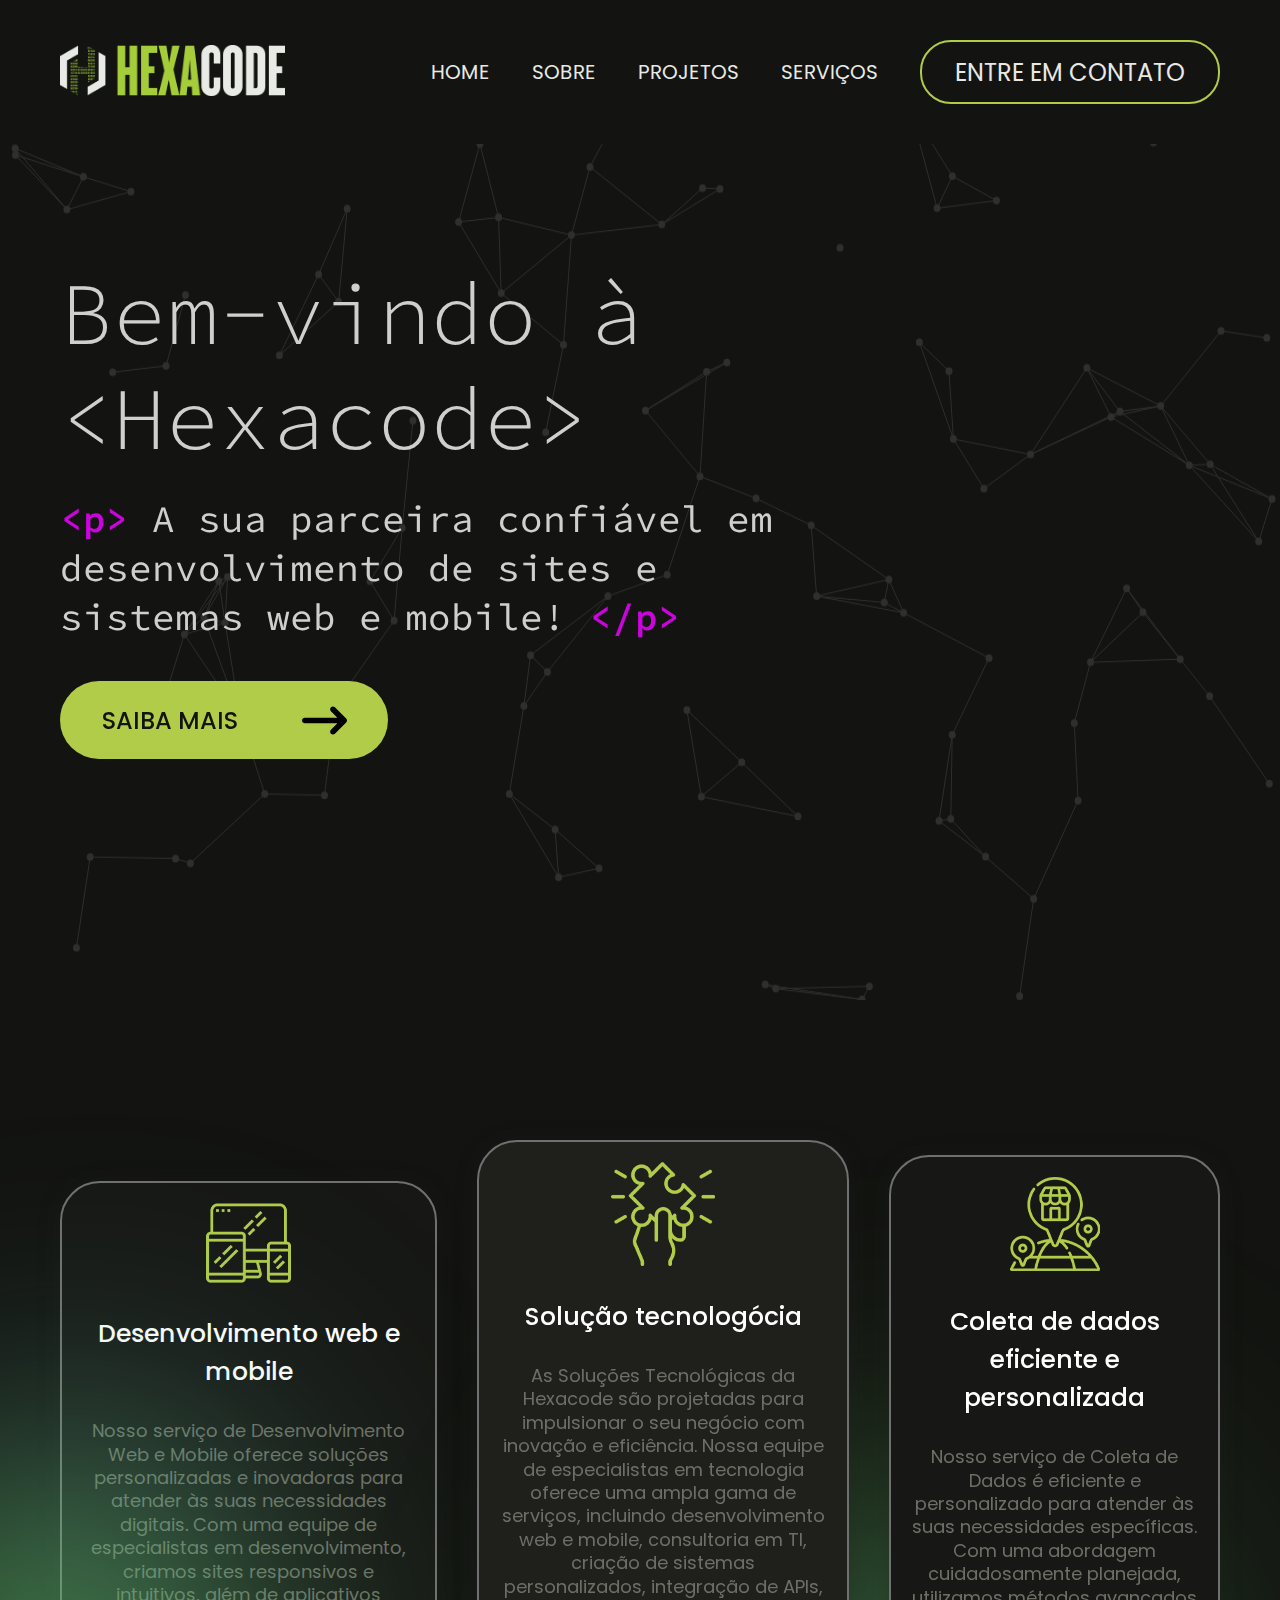
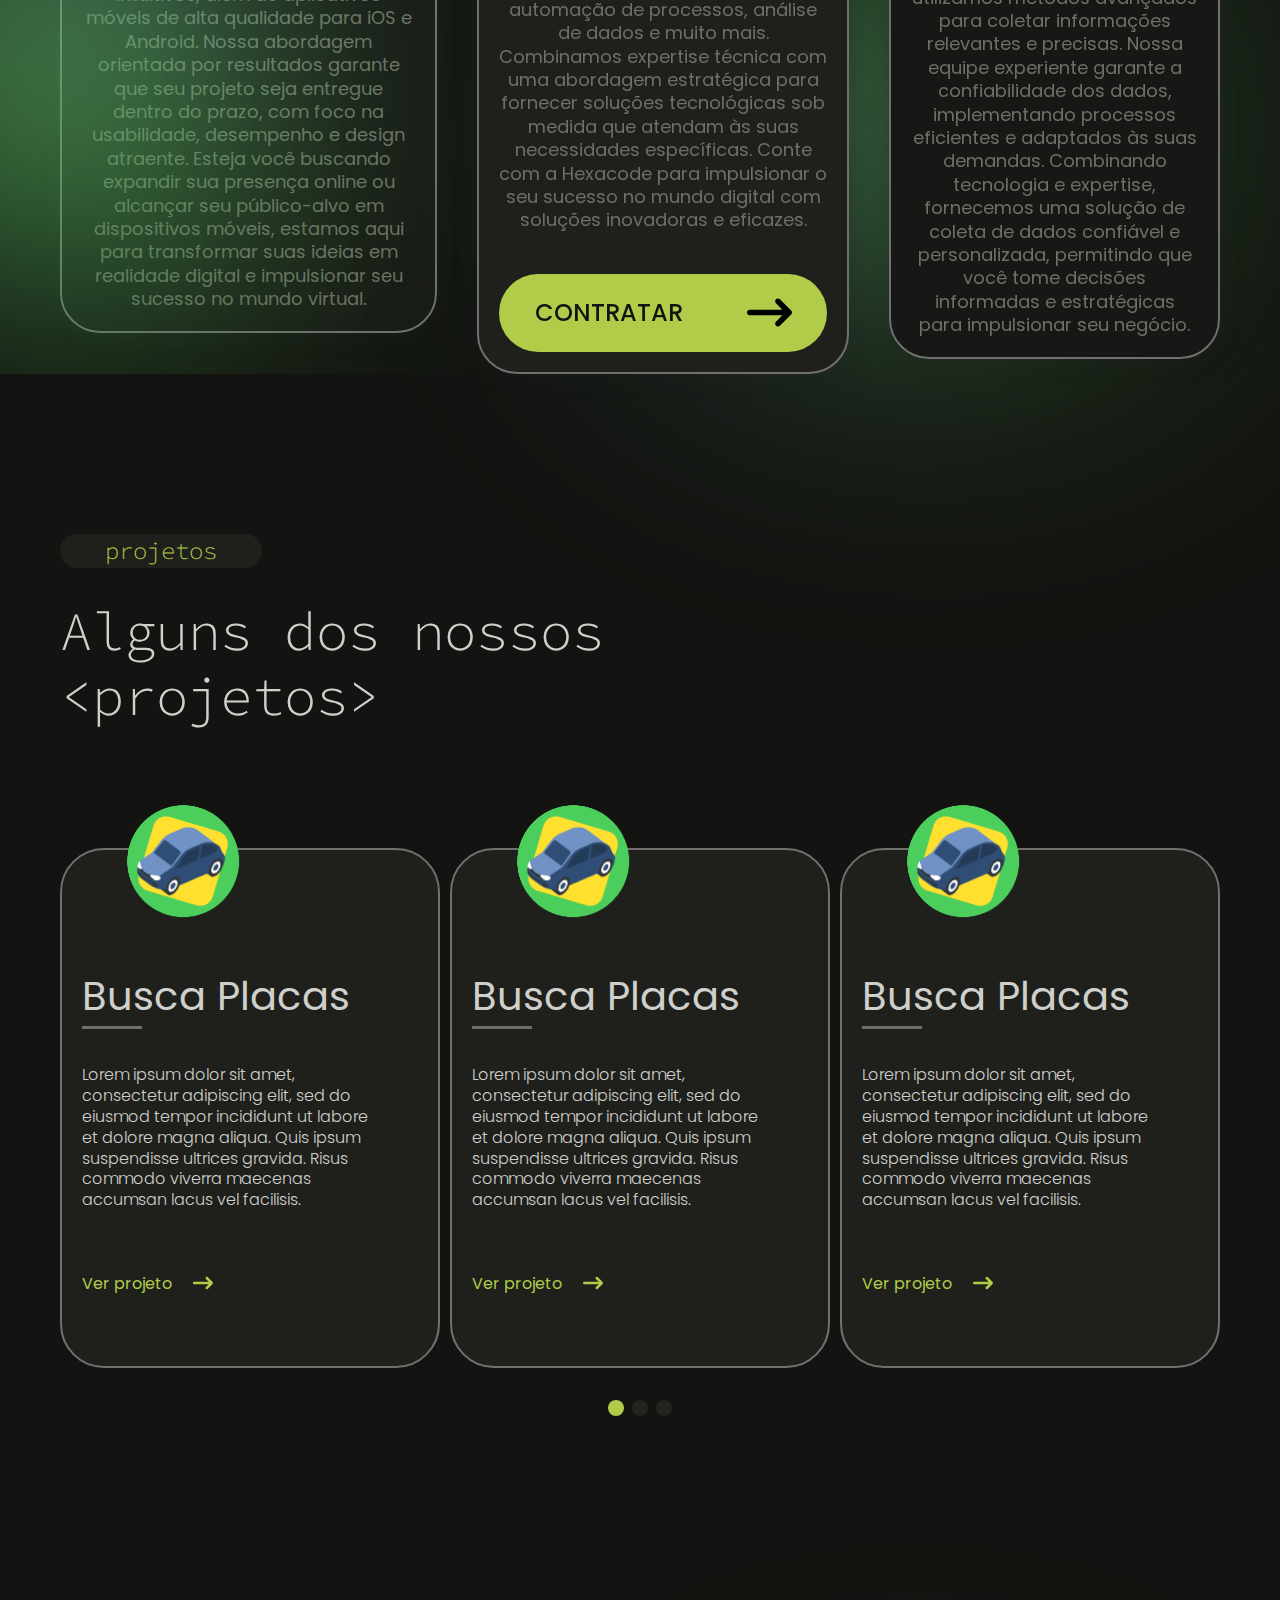
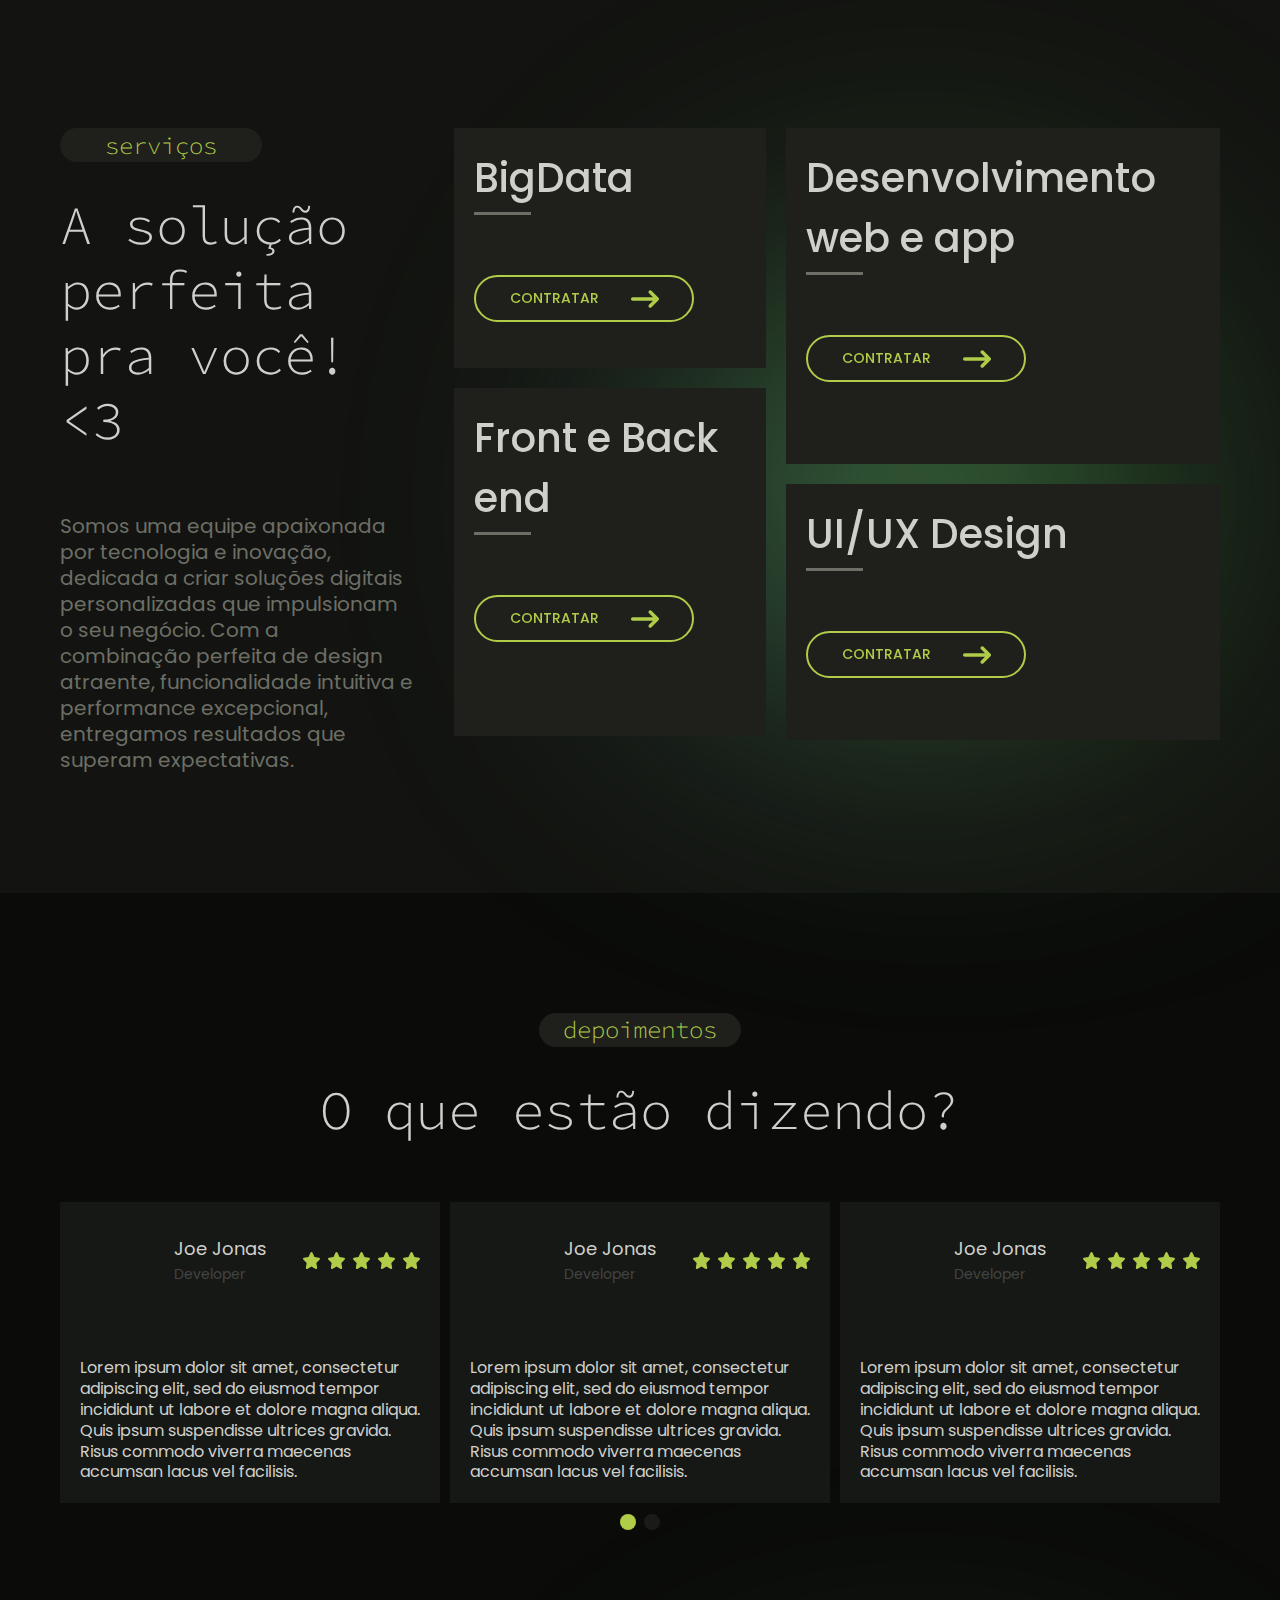
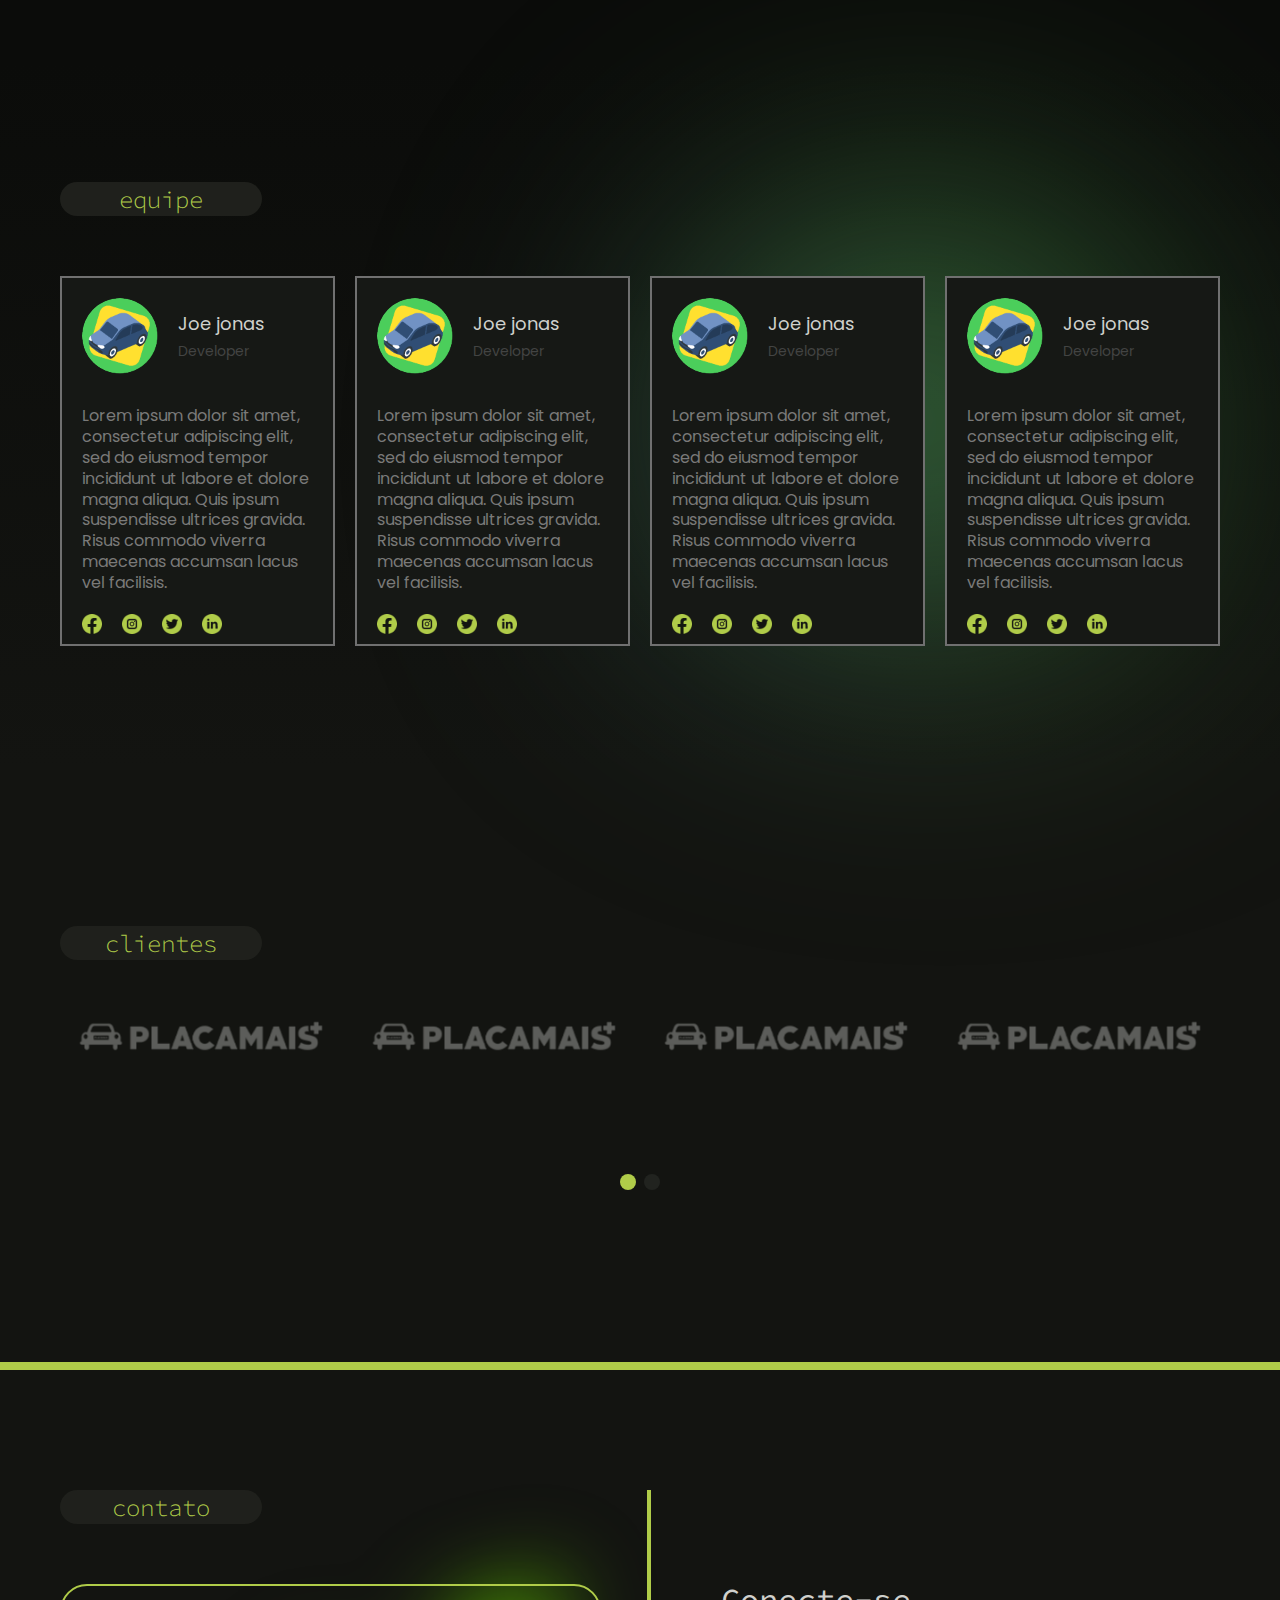
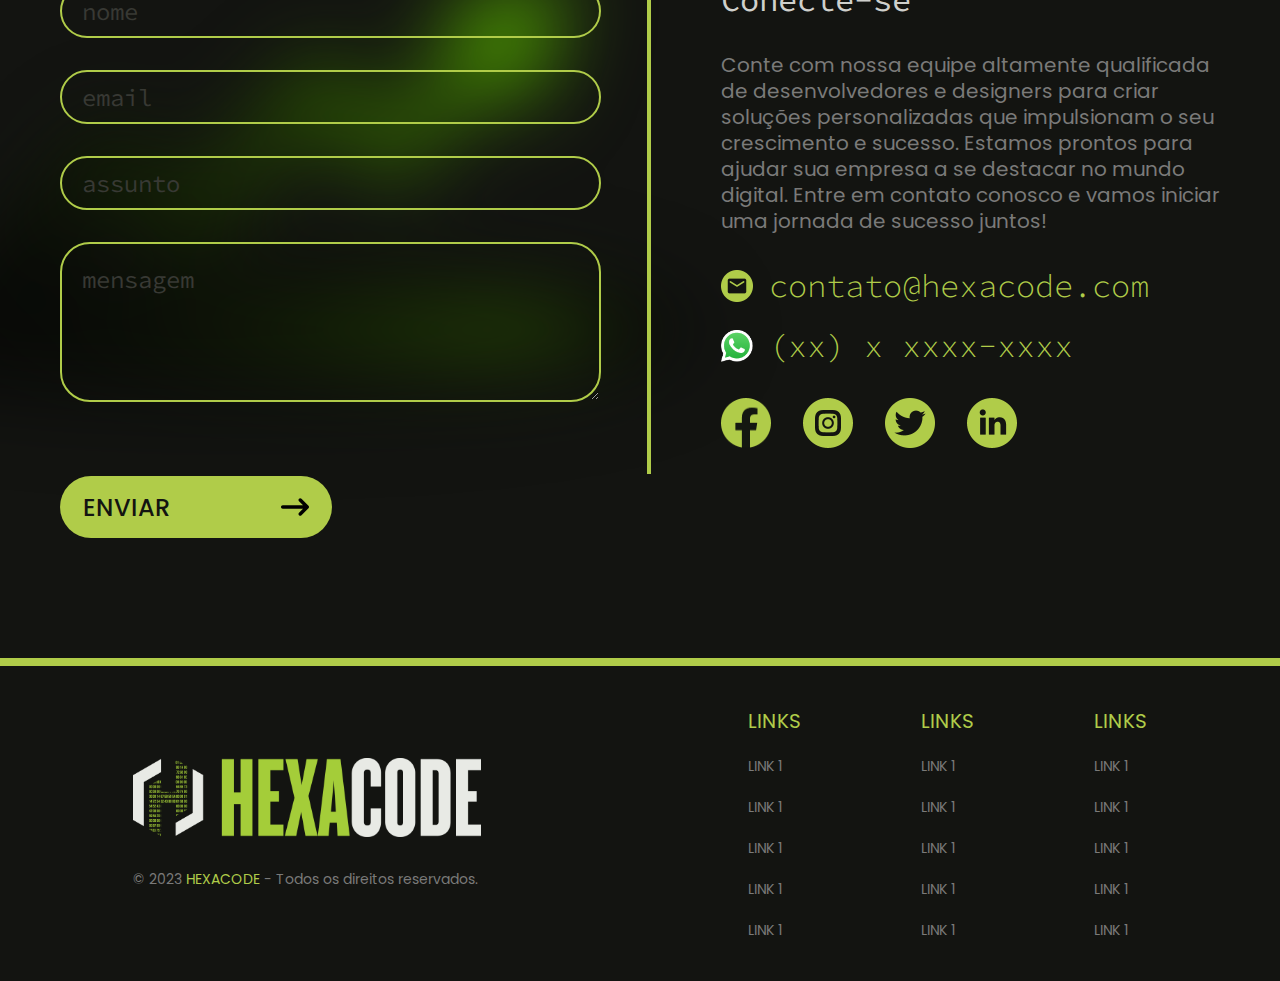
==== commit ae9657c9: "add bg novo + retirando erros do console" ====
--- a/index.html
+++ b/index.html
@@ -15,9 +15,9 @@
       rel="stylesheet"
       href="https://cdn.jsdelivr.net/npm/swiper@10/swiper-bundle.min.css"
     />
-    <link rel="stylesheet" href="sweetalert2.min.css" />
 
     <link rel="stylesheet" href="./css/style.css" />
+    <script src="https://cdnjs.cloudflare.com/ajax/libs/jquery/3.6.0/jquery.min.js"></script>
     <script src="./js/demo.js"></script>
     <script src="./js/jquery-1.11.1.min.js"></script>
     <script src="./js/jquery.particleground.min.js"></script>
@@ -207,54 +207,6 @@
         ></span>
 
         <div class="glider-contain">
-          <div
-            class="slide-navegations-buttons-flex slide-navigations-products-flex"
-          >
-            <!-- <button
-              aria-label="Previous"
-              class="glider-prev projects-slides-navegations-button slide-navegations-buttons"
-            >
-              <svg
-                width="45"
-                height="45"
-                viewBox="0 0 45 45"
-                fill="none"
-                xmlns="http://www.w3.org/2000/svg"
-              >
-                <g clip-path="url(#clip0_225_11)">
-                  <path
-                    d="M0.825927 20.5137C-0.272706 21.6123 -0.272706 23.3965 0.825927 24.4951L12.0759 35.7451C13.1746 36.8437 14.9587 36.8437 16.0574 35.7451C17.156 34.6465 17.156 32.8623 16.0574 31.7637L9.6062 25.3125L42.1873 25.3125C43.7429 25.3125 44.9998 24.0557 44.9998 22.5C44.9998 20.9443 43.7429 19.6875 42.1873 19.6875L9.6062 19.6875L16.0574 13.2363C17.156 12.1377 17.156 10.3535 16.0574 9.25488C14.9587 8.15625 13.1746 8.15625 12.0759 9.25488L0.825927 20.5049V20.5137Z"
-                  />
-                </g>
-                <defs>
-                  <clipPath id="clip0_225_11">
-                    <rect
-                      width="45"
-                      height="45"
-                      fill="white"
-                      transform="matrix(-1 0 0 -1 44.9998 45)"
-                    />
-                  </clipPath>
-                </defs>
-              </svg>
-            </button>
-            <button
-              aria-label="Next"
-              class="glider-next projects-slides-navegations-button slide-navegations-buttons"
-            >
-              <svg
-                width="45"
-                height="45"
-                viewBox="0 0 45 45"
-                fill="none"
-                xmlns="http://www.w3.org/2000/svg"
-              >
-                <path
-                  d="M44.1738 24.4863C45.2725 23.3877 45.2725 21.6035 44.1738 20.5049L32.9238 9.25488C31.8252 8.15625 30.041 8.15625 28.9424 9.25488C27.8437 10.3535 27.8437 12.1377 28.9424 13.2363L35.3936 19.6875H2.8125C1.25684 19.6875 0 20.9443 0 22.5C0 24.0557 1.25684 25.3125 2.8125 25.3125H35.3936L28.9424 31.7637C27.8437 32.8623 27.8437 34.6465 28.9424 35.7451C30.041 36.8438 31.8252 36.8438 32.9238 35.7451L44.1738 24.4951V24.4863Z"
-                />
-              </svg>
-            </button> -->
-          </div>
           <div class="swiper swiper3">
             <div class="swiper-wrapper">
               <div class="swiper-slide">
@@ -934,9 +886,12 @@
             </div>
           </div>
         </div>
-        <div class="team-bg-img">
+        <div class="team-blur">
+          <img src="./assets/images/blur-right.png" alt="" />
+        </div>
+        <!-- <div class="team-bg-img">
           <img src="./assets/images/equipe-bg.png" alt="" />
-        </div>
+        </div> -->
       </div>
     </section>
     <!-- clientes -->
@@ -1174,7 +1129,6 @@
 </html>
 
 <!-- script de dependências -->
-<script src="https://cdn.jsdelivr.net/npm/glider-js/glider.min.js"></script>
 <script src="https://unpkg.com/accordion-js@3.3.4/dist/accordion.min.js"></script>
 <script src="https://cdn.jsdelivr.net/npm/swiper@10/swiper-bundle.min.js"></script>
 <script src="https://cdn.jsdelivr.net/npm/sweetalert2@11"></script>
@@ -1291,44 +1245,6 @@
         spaceBetween: 10,
       },
     },
-  });
-</script>
-
-<!-- script slide - glider -->
-<script>
-  const glider = new Glider(document.querySelector('.glider'), {
-    slidesToShow: 1,
-    slidesToScroll: 1,
-    rewind: true,
-    draggable: true,
-    dots: '#dots',
-    arrows: {
-      prev: '.glider-prev',
-      next: '.glider-next',
-    },
-    responsive: [
-      {
-        breakpoint: 1420,
-        settings: {
-          slidesToShow: 4,
-          slidesToScroll: 2,
-        },
-      },
-      {
-        breakpoint: 1120,
-        settings: {
-          slidesToShow: 3,
-          slidesToScroll: 2,
-        },
-      },
-      {
-        breakpoint: 560,
-        settings: {
-          slidesToShow: 2,
-          slidesToScroll: 2,
-        },
-      },
-    ],
   });
 </script>
 
--- a/css/style.css
+++ b/css/style.css
@@ -44,7 +44,7 @@
 .intro {
   position: absolute;
   left: 0;
-  top: 0;
+  top: 50%;
   width: 100%;
   padding-left: 60px;
   padding-top: 60px;
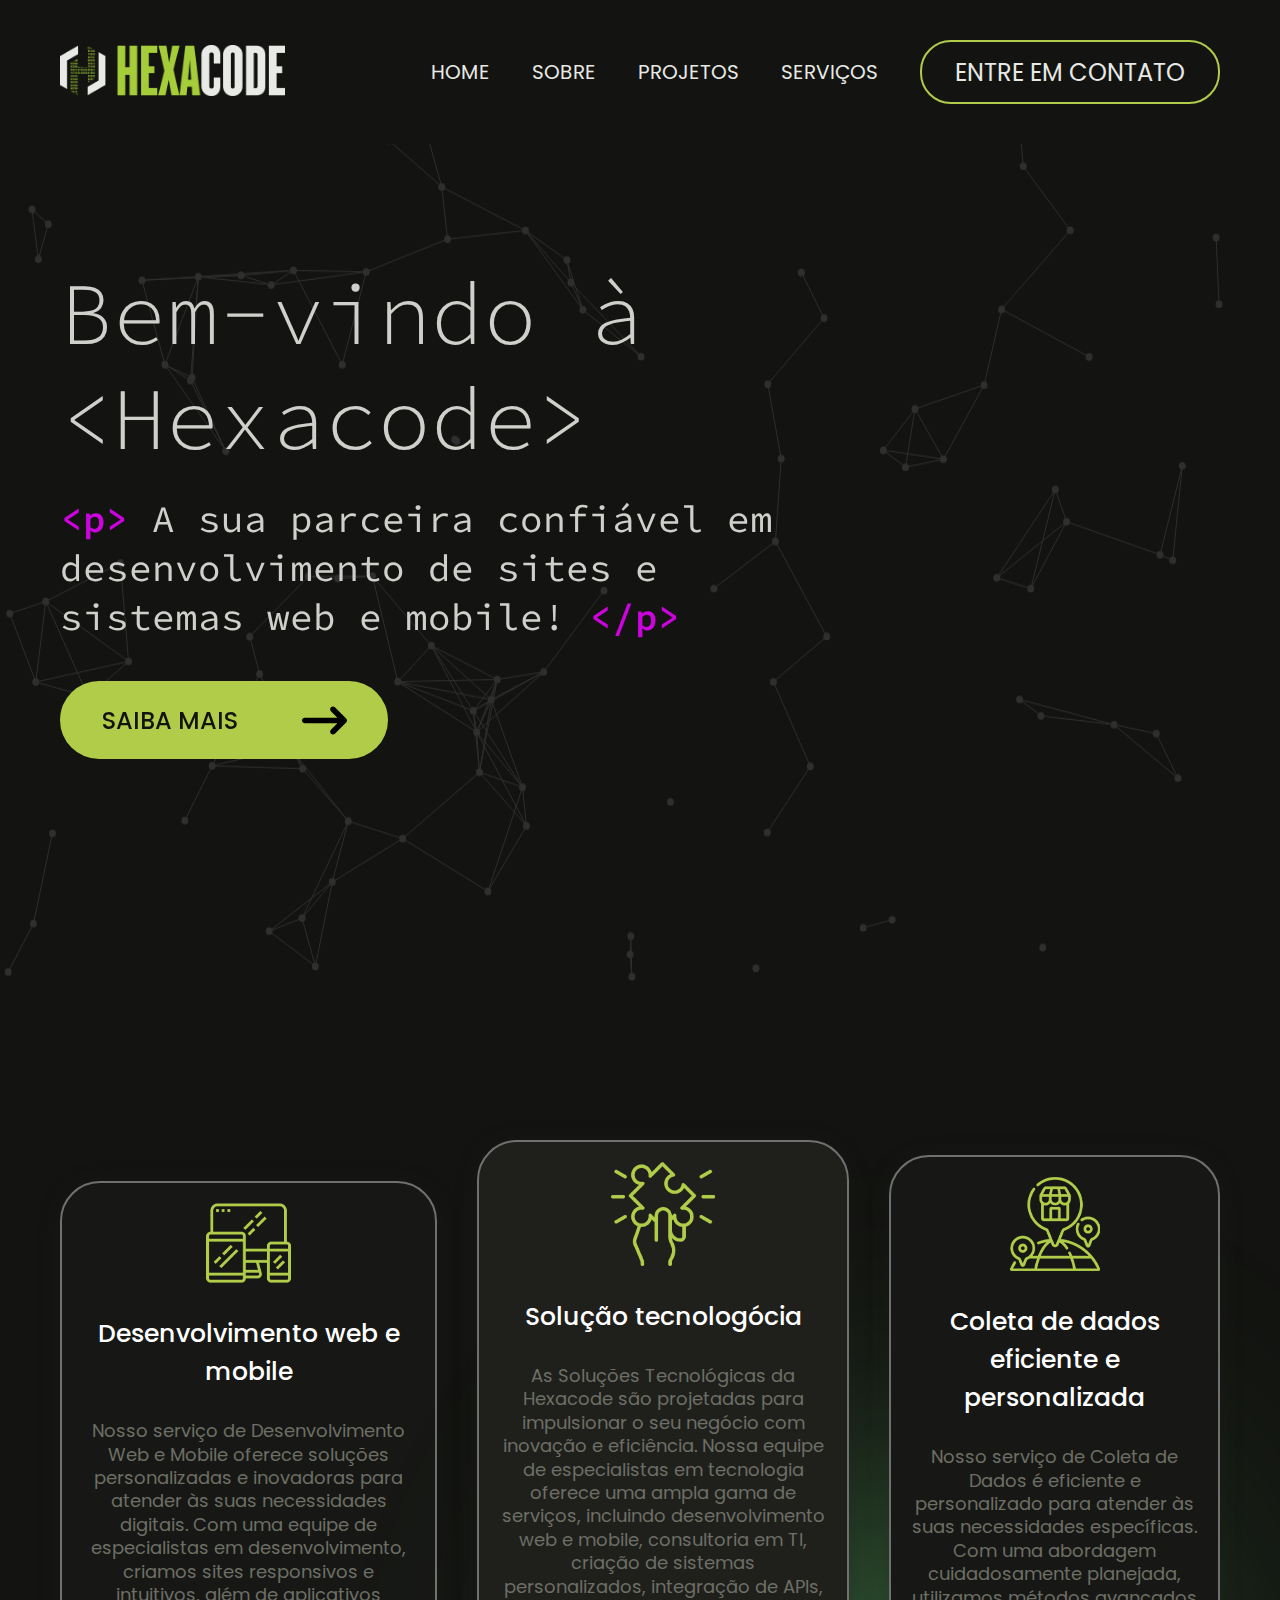
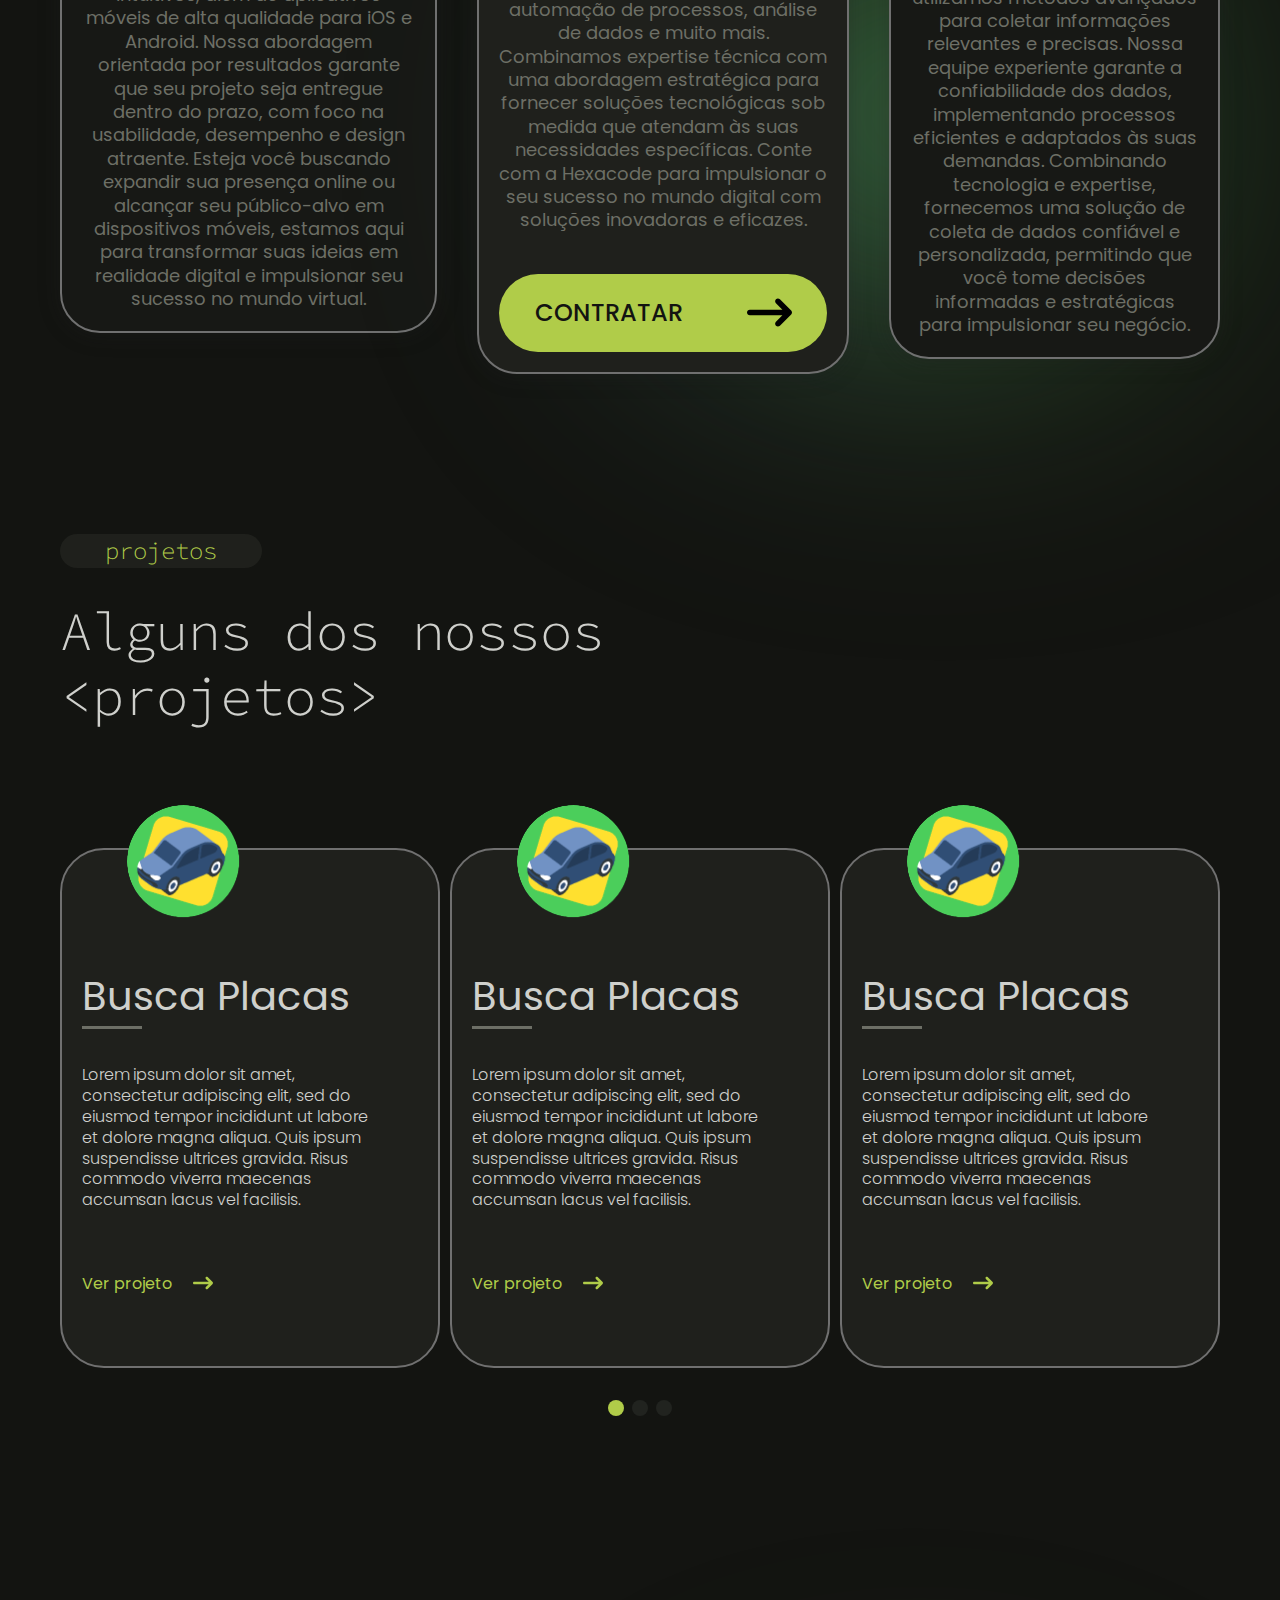
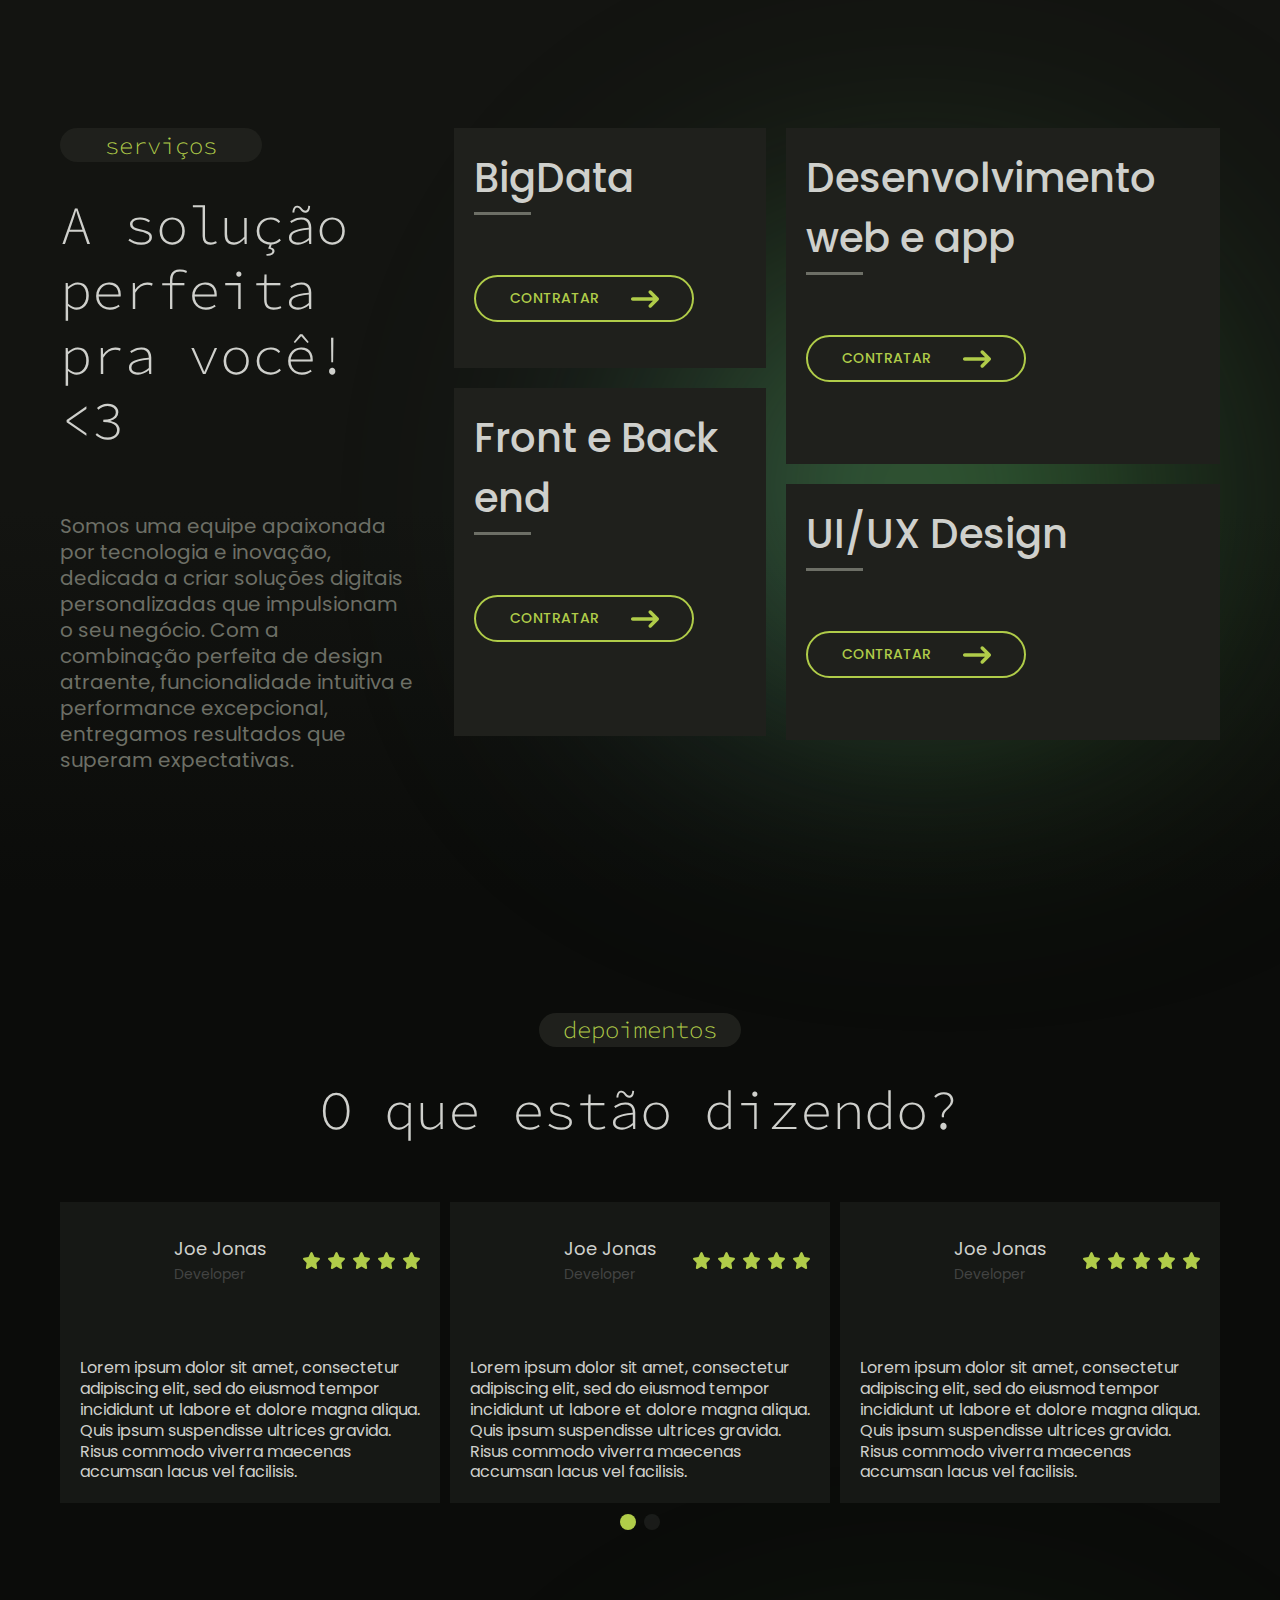
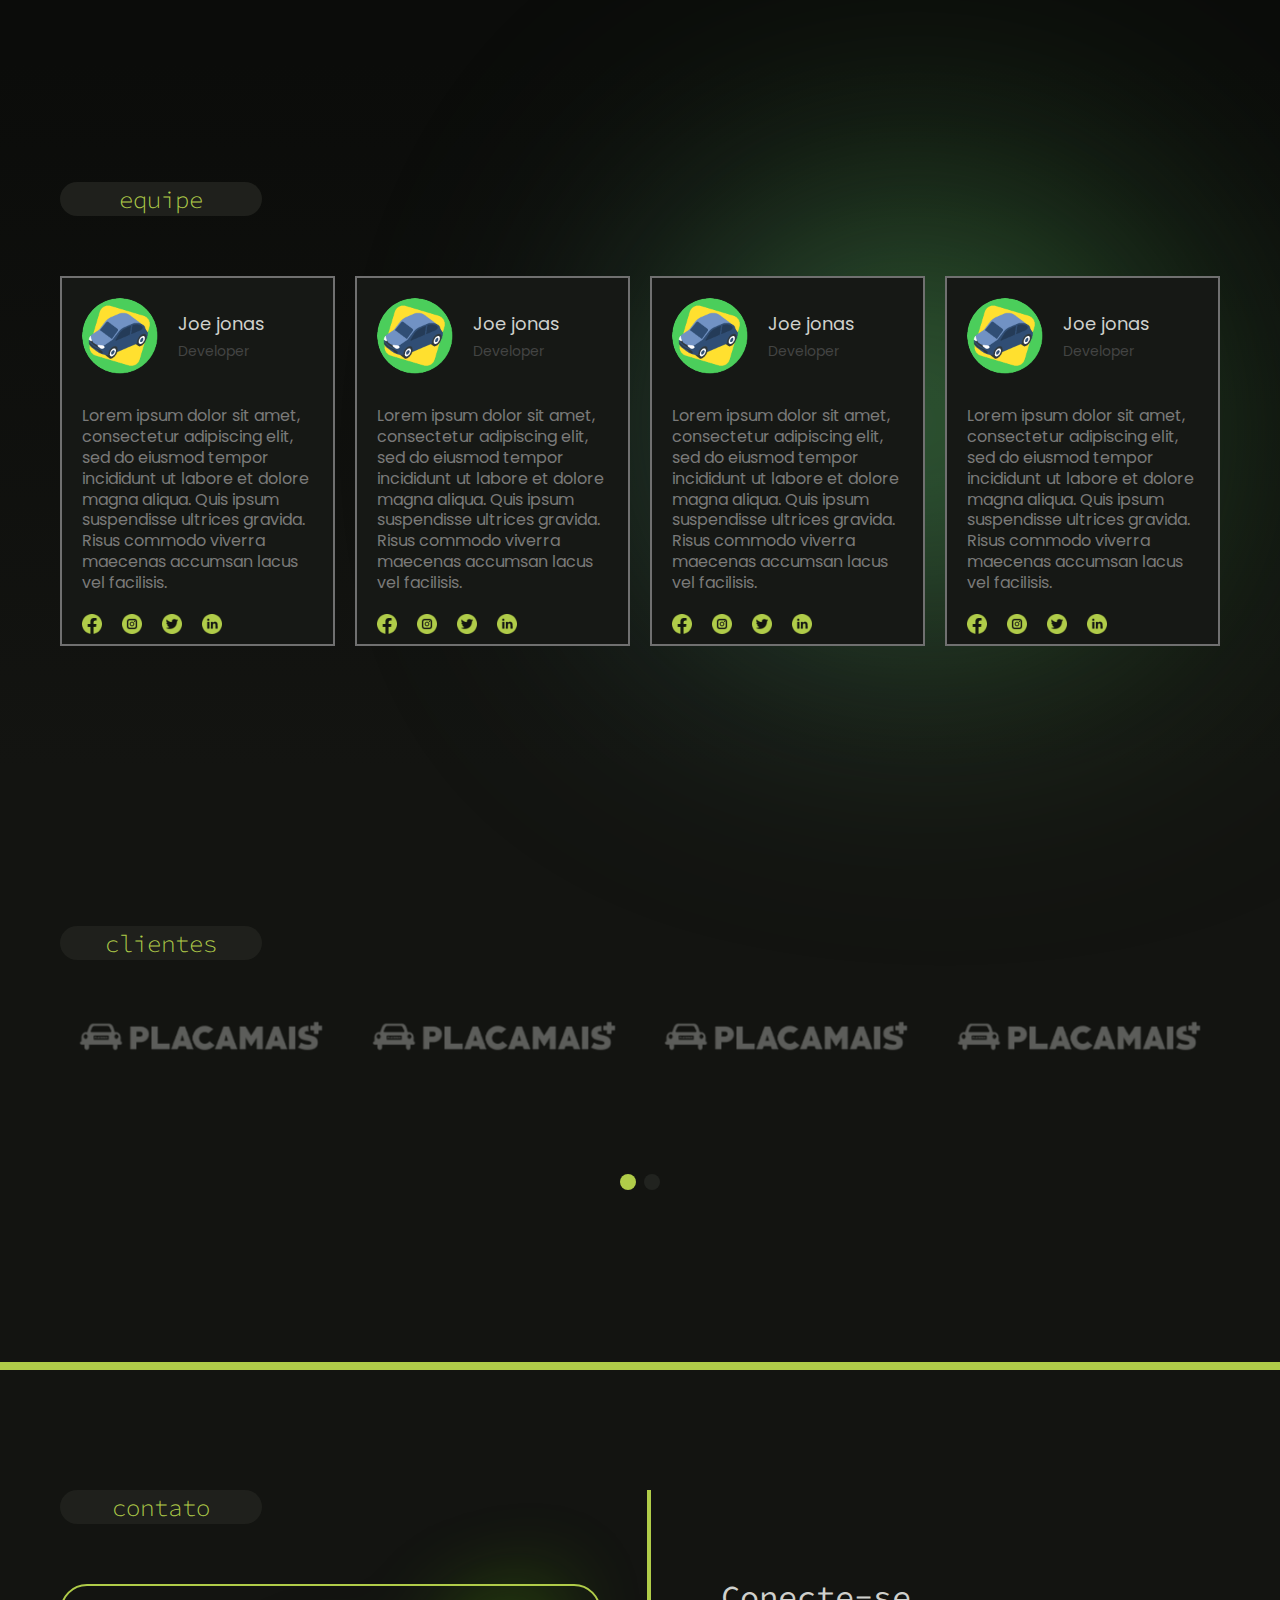
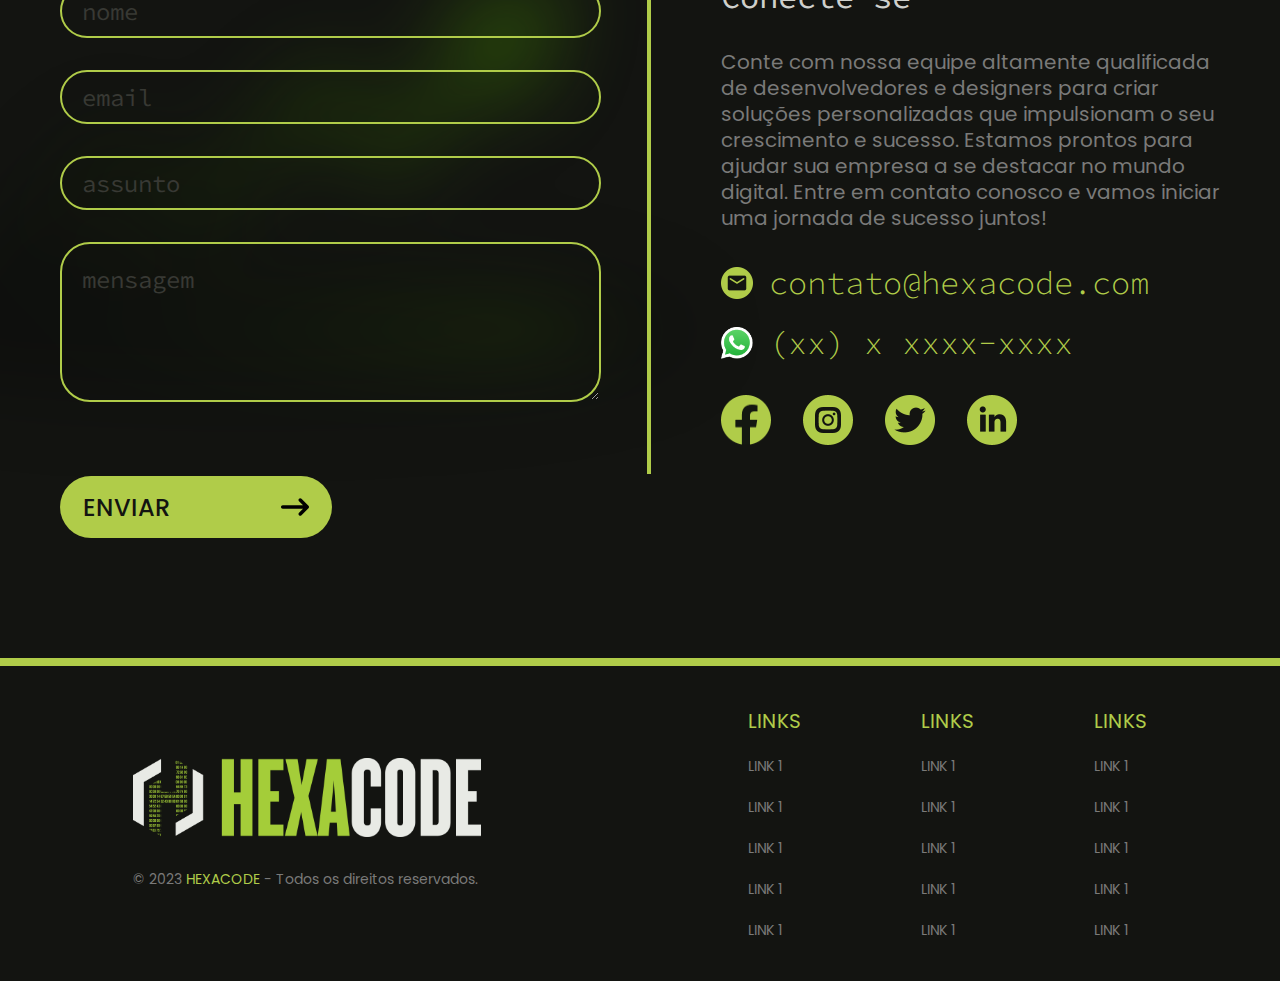
==== commit 0f737458: "colocando hover + ajuste do bg de serviços" ====
--- a/index.html
+++ b/index.html
@@ -3,7 +3,7 @@
   <head>
     <meta charset="UTF-8" />
     <meta name="viewport" content="width=device-width, initial-scale=1.0" />
-    <title>Document</title>
+    <title>Hexacode</title>
 
     <link rel="preconnect" href="https://fonts.googleapis.com" />
     <link rel="preconnect" href="https://fonts.gstatic.com" crossorigin />
@@ -50,7 +50,7 @@
               <a> Serviços </a>
             </li>
             <li class="item" onclick="scrollToSection('contact')">
-              <button>Entre em contato</button>
+              <button class="button-outlined-bg-hover">Entre em contato</button>
             </li>
           </ul>
           <button
@@ -114,7 +114,7 @@
           <span id="hexacode-sub-title-p-2"></span>
         </p>
         <button
-          class="hexacode-section-1-button-more-information"
+          class="hexacode-section-1-button-more-information button-full-bg-hover"
           onclick="scrollToSection('contact')"
         >
           Saiba mais
@@ -124,9 +124,9 @@
     </div>
     <section class="hexacode-section-1">
       <div class="hexacode-section-1-cards">
-        <div class="hexacode-cards-blur-left">
+        <!-- <div class="hexacode-cards-blur-left">
           <img src="./assets/images/blur-left.png" alt="" />
-        </div>
+        </div> -->
         <div class="hexacode-section-1-card column-1">
           <img src="./assets/images/responsivo.png" alt="" class="icon" />
           <div>
@@ -165,7 +165,7 @@
               no mundo digital com soluções inovadoras e eficazes.
             </p>
             <button
-              class="hexacode-section-1-card-main-button"
+              class="hexacode-section-1-card-main-button button-full-bg-hover"
               onclick="scrollToSection('contact')"
             >
               Contratar
@@ -227,7 +227,157 @@
                   </p>
                   <a
                     href="https://placamais.com.br/"
-                    class="link"
+                    class="link link-hover-white"
+                    target="_blank"
+                    >Ver projeto
+                    <img
+                      width="30px"
+                      height="20px"
+                      src="./assets/icons/arrow-right-long-solid-green.svg"
+                      alt=""
+                    />
+                  </a>
+                </div>
+              </div>
+              <div class="swiper-slide">
+                <div class="project-item">
+                  <div class="icon-container">
+                    <img
+                      src="./assets/icons/projetos-icon-buscplacas.png"
+                      alt=""
+                      class="icon"
+                    />
+                  </div>
+                  <span class="name">Busca Placas</span>
+                  <p class="text">
+                    Lorem ipsum dolor sit amet, consectetur adipiscing elit, sed
+                    do eiusmod tempor incididunt ut labore et dolore magna
+                    aliqua. Quis ipsum suspendisse ultrices gravida. Risus
+                    commodo viverra maecenas accumsan lacus vel facilisis.
+                  </p>
+                  <a
+                    href="https://placamais.com.br/"
+                    class="link link-hover-white"
+                    target="_blank"
+                    >Ver projeto
+                    <img
+                      width="30px"
+                      height="20px"
+                      src="./assets/icons/arrow-right-long-solid-green.svg"
+                      alt=""
+                    />
+                  </a>
+                </div>
+              </div>
+              <div class="swiper-slide">
+                <div class="project-item">
+                  <div class="icon-container">
+                    <img
+                      src="./assets/icons/projetos-icon-buscplacas.png"
+                      alt=""
+                      class="icon"
+                    />
+                  </div>
+                  <span class="name">Busca Placas</span>
+                  <p class="text">
+                    Lorem ipsum dolor sit amet, consectetur adipiscing elit, sed
+                    do eiusmod tempor incididunt ut labore et dolore magna
+                    aliqua. Quis ipsum suspendisse ultrices gravida. Risus
+                    commodo viverra maecenas accumsan lacus vel facilisis.
+                  </p>
+                  <a
+                    href="https://placamais.com.br/"
+                    class="link link-hover-white"
+                    target="_blank"
+                    >Ver projeto
+                    <img
+                      width="30px"
+                      height="20px"
+                      src="./assets/icons/arrow-right-long-solid-green.svg"
+                      alt=""
+                    />
+                  </a>
+                </div>
+              </div>
+              <div class="swiper-slide">
+                <div class="project-item">
+                  <div class="icon-container">
+                    <img
+                      src="./assets/icons/projetos-icon-buscplacas.png"
+                      alt=""
+                      class="icon"
+                    />
+                  </div>
+                  <span class="name">Busca Placas</span>
+                  <p class="text">
+                    Lorem ipsum dolor sit amet, consectetur adipiscing elit, sed
+                    do eiusmod tempor incididunt ut labore et dolore magna
+                    aliqua. Quis ipsum suspendisse ultrices gravida. Risus
+                    commodo viverra maecenas accumsan lacus vel facilisis.
+                  </p>
+                  <a
+                    href="https://placamais.com.br/"
+                    class="link link-hover-white"
+                    target="_blank"
+                    >Ver projeto
+                    <img
+                      width="30px"
+                      height="20px"
+                      src="./assets/icons/arrow-right-long-solid-green.svg"
+                      alt=""
+                    />
+                  </a>
+                </div>
+              </div>
+              <div class="swiper-slide">
+                <div class="project-item">
+                  <div class="icon-container">
+                    <img
+                      src="./assets/icons/projetos-icon-buscplacas.png"
+                      alt=""
+                      class="icon"
+                    />
+                  </div>
+                  <span class="name">Busca Placas</span>
+                  <p class="text">
+                    Lorem ipsum dolor sit amet, consectetur adipiscing elit, sed
+                    do eiusmod tempor incididunt ut labore et dolore magna
+                    aliqua. Quis ipsum suspendisse ultrices gravida. Risus
+                    commodo viverra maecenas accumsan lacus vel facilisis.
+                  </p>
+                  <a
+                    href="https://placamais.com.br/"
+                    class="link link-hover-white"
+                    target="_blank"
+                    >Ver projeto
+                    <img
+                      width="30px"
+                      height="20px"
+                      src="./assets/icons/arrow-right-long-solid-green.svg"
+                      alt=""
+                    />
+                  </a>
+                </div>
+              </div>
+              <div class="swiper-slide">
+                <div class="project-item">
+                  <div class="icon-container">
+                    <img
+                      src="./assets/icons/projetos-icon-buscplacas.png"
+                      alt=""
+                      class="icon"
+                    />
+                  </div>
+                  <span class="name">Busca Placas</span>
+                  <p class="text">
+                    Lorem ipsum dolor sit amet, consectetur adipiscing elit, sed
+                    do eiusmod tempor incididunt ut labore et dolore magna
+                    aliqua. Quis ipsum suspendisse ultrices gravida. Risus
+                    commodo viverra maecenas accumsan lacus vel facilisis.
+                  </p>
+                  <a
+                    href="https://placamais.com.br/"
+                    class="link link-hover-white"
                     target="_blank"
                     >Ver projeto
                     <img
@@ -287,157 +437,7 @@
                   </p>
                   <a
                     href="https://placamais.com.br/"
-                    class="link"
-                    target="_blank"
-                    >Ver projeto
-                    <img
-                      width="30px"
-                      height="20px"
-                      src="./assets/icons/arrow-right-long-solid-green.svg"
-                      alt=""
-                    />
-                  </a>
-                </div>
-              </div>
-              <div class="swiper-slide">
-                <div class="project-item">
-                  <div class="icon-container">
-                    <img
-                      src="./assets/icons/projetos-icon-buscplacas.png"
-                      alt=""
-                      class="icon"
-                    />
-                  </div>
-                  <span class="name">Busca Placas</span>
-                  <p class="text">
-                    Lorem ipsum dolor sit amet, consectetur adipiscing elit, sed
-                    do eiusmod tempor incididunt ut labore et dolore magna
-                    aliqua. Quis ipsum suspendisse ultrices gravida. Risus
-                    commodo viverra maecenas accumsan lacus vel facilisis.
-                  </p>
-                  <a
-                    href="https://placamais.com.br/"
-                    class="link"
-                    target="_blank"
-                    >Ver projeto
-                    <img
-                      width="30px"
-                      height="20px"
-                      src="./assets/icons/arrow-right-long-solid-green.svg"
-                      alt=""
-                    />
-                  </a>
-                </div>
-              </div>
-              <div class="swiper-slide">
-                <div class="project-item">
-                  <div class="icon-container">
-                    <img
-                      src="./assets/icons/projetos-icon-buscplacas.png"
-                      alt=""
-                      class="icon"
-                    />
-                  </div>
-                  <span class="name">Busca Placas</span>
-                  <p class="text">
-                    Lorem ipsum dolor sit amet, consectetur adipiscing elit, sed
-                    do eiusmod tempor incididunt ut labore et dolore magna
-                    aliqua. Quis ipsum suspendisse ultrices gravida. Risus
-                    commodo viverra maecenas accumsan lacus vel facilisis.
-                  </p>
-                  <a
-                    href="https://placamais.com.br/"
-                    class="link"
-                    target="_blank"
-                    >Ver projeto
-                    <img
-                      width="30px"
-                      height="20px"
-                      src="./assets/icons/arrow-right-long-solid-green.svg"
-                      alt=""
-                    />
-                  </a>
-                </div>
-              </div>
-              <div class="swiper-slide">
-                <div class="project-item">
-                  <div class="icon-container">
-                    <img
-                      src="./assets/icons/projetos-icon-buscplacas.png"
-                      alt=""
-                      class="icon"
-                    />
-                  </div>
-                  <span class="name">Busca Placas</span>
-                  <p class="text">
-                    Lorem ipsum dolor sit amet, consectetur adipiscing elit, sed
-                    do eiusmod tempor incididunt ut labore et dolore magna
-                    aliqua. Quis ipsum suspendisse ultrices gravida. Risus
-                    commodo viverra maecenas accumsan lacus vel facilisis.
-                  </p>
-                  <a
-                    href="https://placamais.com.br/"
-                    class="link"
-                    target="_blank"
-                    >Ver projeto
-                    <img
-                      width="30px"
-                      height="20px"
-                      src="./assets/icons/arrow-right-long-solid-green.svg"
-                      alt=""
-                    />
-                  </a>
-                </div>
-              </div>
-              <div class="swiper-slide">
-                <div class="project-item">
-                  <div class="icon-container">
-                    <img
-                      src="./assets/icons/projetos-icon-buscplacas.png"
-                      alt=""
-                      class="icon"
-                    />
-                  </div>
-                  <span class="name">Busca Placas</span>
-                  <p class="text">
-                    Lorem ipsum dolor sit amet, consectetur adipiscing elit, sed
-                    do eiusmod tempor incididunt ut labore et dolore magna
-                    aliqua. Quis ipsum suspendisse ultrices gravida. Risus
-                    commodo viverra maecenas accumsan lacus vel facilisis.
-                  </p>
-                  <a
-                    href="https://placamais.com.br/"
-                    class="link"
-                    target="_blank"
-                    >Ver projeto
-                    <img
-                      width="30px"
-                      height="20px"
-                      src="./assets/icons/arrow-right-long-solid-green.svg"
-                      alt=""
-                    />
-                  </a>
-                </div>
-              </div>
-              <div class="swiper-slide">
-                <div class="project-item">
-                  <div class="icon-container">
-                    <img
-                      src="./assets/icons/projetos-icon-buscplacas.png"
-                      alt=""
-                      class="icon"
-                    />
-                  </div>
-                  <span class="name">Busca Placas</span>
-                  <p class="text">
-                    Lorem ipsum dolor sit amet, consectetur adipiscing elit, sed
-                    do eiusmod tempor incididunt ut labore et dolore magna
-                    aliqua. Quis ipsum suspendisse ultrices gravida. Risus
-                    commodo viverra maecenas accumsan lacus vel facilisis.
-                  </p>
-                  <a
-                    href="https://placamais.com.br/"
-                    class="link"
+                    class="link link-hover-white"
                     target="_blank"
                     >Ver projeto
                     <img
@@ -473,7 +473,10 @@
           <div class="services-column-1">
             <div class="services-item services-big-data">
               <h2 class="title">BigData</h2>
-              <button class="button" onclick="scrollToSection('contact')">
+              <button
+                class="button button-outlined-bg-hover"
+                onclick="scrollToSection('contact')"
+              >
                 Contratar
                 <img
                   src="./assets/icons/arrow-right-long-solid-green.svg"
@@ -484,7 +487,10 @@
             </div>
             <div class="services-item services-front-back">
               <h2 class="title">Front e Back end</h2>
-              <button class="button" onclick="scrollToSection('contact')">
+              <button
+                class="button button-outlined-bg-hover"
+                onclick="scrollToSection('contact')"
+              >
                 Contratar
                 <img
                   src="./assets/icons/arrow-right-long-solid-green.svg"
@@ -497,7 +503,10 @@
           <div class="services-column-2">
             <div class="services-item services-web-app">
               <h2 class="title">Desenvolvimento web e app</h2>
-              <button class="button" onclick="scrollToSection('contact')">
+              <button
+                class="button button-outlined-bg-hover"
+                onclick="scrollToSection('contact')"
+              >
                 Contratar
                 <img
                   src="./assets/icons/arrow-right-long-solid-green.svg"
@@ -508,7 +517,10 @@
             </div>
             <div class="services-item services-design">
               <h2 class="title">UI/UX Design</h2>
-              <button class="button" onclick="scrollToSection('contact')">
+              <button
+                class="button button-outlined-bg-hover"
+                onclick="scrollToSection('contact')"
+              >
                 Contratar
                 <img
                   src="./assets/icons/arrow-right-long-solid-green.svg"
@@ -1006,7 +1018,7 @@
               placeholder="mensagem"
               class="input textarea"
             ></textarea>
-            <button class="submit-button" type="submit">
+            <button class="submit-button button-full-bg-hover" type="submit">
               Enviar
               <img
                 src="./assets/icons/arrow-right-long-solid.svg"
@@ -1026,31 +1038,43 @@
             uma jornada de sucesso juntos!
           </p>
           <span class="contact-information">
-            <img src="./assets/icons/email-icon@2x.png" alt="Email" />
+            <a href="/" target="_blank">
+              <img src="./assets/icons/email-icon@2x.png" alt="Email" />
+            </a>
             contato@hexacode.com
           </span>
           <span class="contact-information">
-            <img src="./assets/icons/zap-icon@2x.png" alt="" />
+            <a href="/" target="_blank">
+              <img src="./assets/icons/zap-icon@2x.png" alt="" />
+            </a>
             (xx) x xxxx-xxxx
           </span>
           <ul class="socials-media-icons-list">
             <li>
-              <img src="./assets/icons/facebook-icon-@2x.png" alt="" />
+              <a href="/" target="_blank">
+                <img src="./assets/icons/facebook-icon-@2x.png" alt="" />
+              </a>
             </li>
             <li>
-              <img src="./assets/icons/instagram-icon-@2x.png" alt="" />
+              <a href="/" target="_blank">
+                <img src="./assets/icons/instagram-icon-@2x.png" alt="" />
+              </a>
             </li>
             <li>
-              <img src="./assets/icons/twitter-@2x.png" alt="" />
+              <a href="/" target="_blank">
+                <img src="./assets/icons/twitter-@2x.png" alt="" />
+              </a>
             </li>
             <li>
-              <img src="./assets/icons/linkeedin-@2x.png" alt="" />
+              <a href="/" target="_blank">
+                <img src="./assets/icons/linkeedin-@2x.png" alt="" />
+              </a>
             </li>
           </ul>
         </div>
       </div>
       <div class="bg-contact-1" style="z-index: -1">
-        <img src="./assets/images/bg-contact.png" alt="" />
+        <img src="./assets/images/bg-contact.png" alt="" style="opacity: 0.4" />
       </div>
       <!-- <div class="bg-contact-2" style="z-index: -1">
           <img src="./assets/images/bg-contact.png" alt="" />
--- a/css/style.css
+++ b/css/style.css
@@ -13,6 +13,22 @@
 @import url(./global/modal-success.css);
 @import url(./global/modal-error.css);
 @import url(./global/sweet-alert.css);
+
+/* estilos de hover geral */
+.button-full-bg-hover:hover {
+  transition: 0.4s;
+  box-shadow: 0px 0px 1px 4px #b0cc49;
+}
+
+.button-outlined-bg-hover:hover {
+  transition: 0.4s;
+  box-shadow: 0px 0px 0px 3px #b0cc49;
+}
+
+.link-hover-white:hover {
+  transition: 0.2s;
+  color: #ffffff;
+}
 
 /* retirar o background branco padrão do autocomplete do google */
 input:-webkit-autofill,
